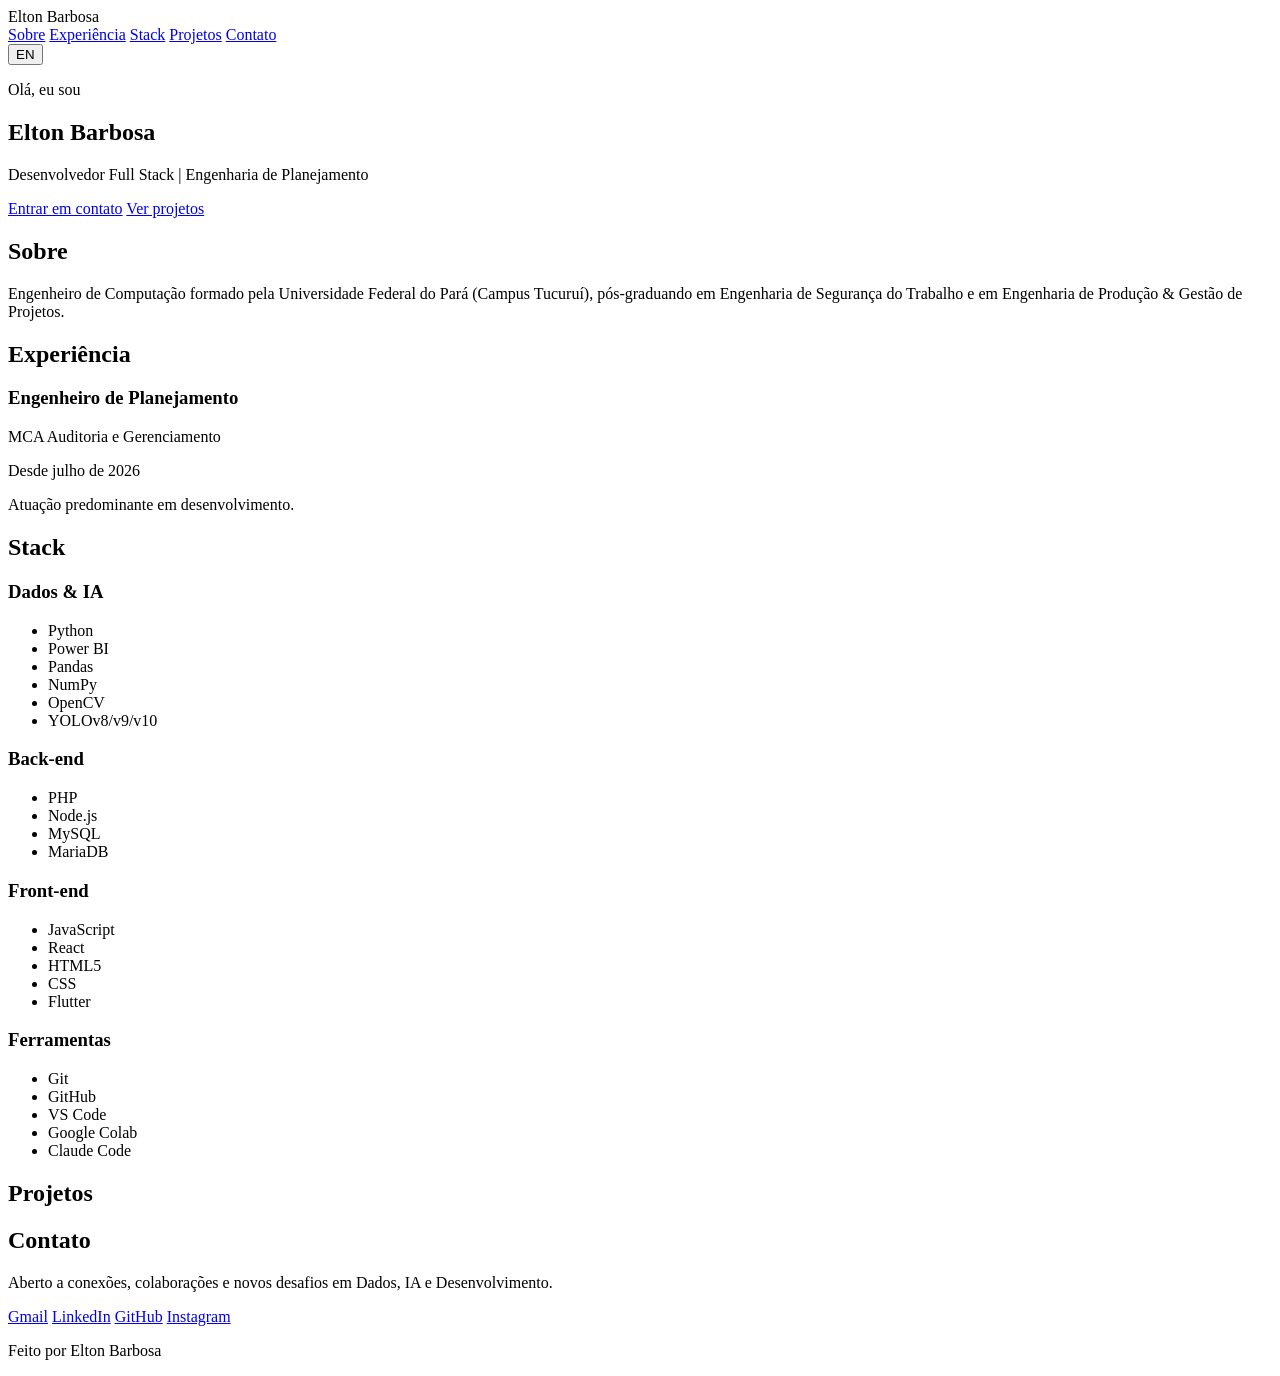
==== index.html @ a0d7c8c2 "Add portfolio page structure" ====
<!DOCTYPE html>
<html lang="pt-BR">
<head>
<meta charset="UTF-8">
<meta name="viewport" content="width=device-width, initial-scale=1.0">
<title>Elton Barbosa — Desenvolvedor Full Stack</title>
<link rel="stylesheet" href="styles.css">
</head>
<body>
  <header class="site-header">
    <nav class="nav">
      <span class="nav-brand">Elton Barbosa</span>
      <div class="nav-links">
        <a href="#about" data-i18n="nav_about">Sobre</a>
        <a href="#experience" data-i18n="nav_experience">Experiência</a>
        <a href="#stack" data-i18n="nav_stack">Stack</a>
        <a href="#projects" data-i18n="nav_projects">Projetos</a>
        <a href="#contact" data-i18n="nav_contact">Contato</a>
      </div>
      <button id="lang-toggle" aria-label="Toggle language">EN</button>
    </nav>
  </header>

  <main>
    <section id="hero" class="hero">
      <p class="hero-greeting" data-i18n="hero_greeting">Olá, eu sou</p>
      <h1 class="hero-name">Elton Barbosa</h1>
      <p class="hero-title" data-i18n="hero_title">Desenvolvedor Full Stack | Engenharia de Planejamento</p>
      <div class="hero-cta">
        <a href="#contact" class="btn btn-primary" data-i18n="hero_cta_contact">Entrar em contato</a>
        <a href="#projects" class="btn btn-secondary" data-i18n="hero_cta_projects">Ver projetos</a>
      </div>
    </section>

    <section id="about" class="section">
      <h2 data-i18n="about_heading">Sobre</h2>
      <p data-i18n="about_text">Engenheiro de Computação formado pela Universidade Federal do Pará (Campus Tucuruí), pós-graduando em Engenharia de Segurança do Trabalho e em Engenharia de Produção & Gestão de Projetos.</p>
    </section>

    <section id="experience" class="section">
      <h2 data-i18n="experience_heading">Experiência</h2>
      <div class="experience-card">
        <h3 data-i18n="experience_role">Engenheiro de Planejamento</h3>
        <p class="experience-company" data-i18n="experience_company">MCA Auditoria e Gerenciamento</p>
        <p class="experience-period" data-i18n="experience_period">Desde julho de 2026</p>
        <p class="experience-note" data-i18n="experience_note">Atuação predominante em desenvolvimento.</p>
      </div>
    </section>

    <section id="stack" class="section">
      <h2 data-i18n="stack_heading">Stack</h2>
      <div class="stack-grid">
        <div class="stack-group">
          <h3 data-i18n="stack_data_ai">Dados &amp; IA</h3>
          <ul class="stack-badges">
            <li>Python</li><li>Power BI</li><li>Pandas</li><li>NumPy</li><li>OpenCV</li><li>YOLOv8/v9/v10</li>
          </ul>
        </div>
        <div class="stack-group">
          <h3 data-i18n="stack_backend">Back-end</h3>
          <ul class="stack-badges">
            <li>PHP</li><li>Node.js</li><li>MySQL</li><li>MariaDB</li>
          </ul>
        </div>
        <div class="stack-group">
          <h3 data-i18n="stack_frontend">Front-end</h3>
          <ul class="stack-badges">
            <li>JavaScript</li><li>React</li><li>HTML5</li><li>CSS</li><li>Flutter</li>
          </ul>
        </div>
        <div class="stack-group">
          <h3 data-i18n="stack_tools">Ferramentas</h3>
          <ul class="stack-badges">
            <li>Git</li><li>GitHub</li><li>VS Code</li><li>Google Colab</li><li>Claude Code</li>
          </ul>
        </div>
      </div>
    </section>

    <section id="projects" class="section">
      <h2 data-i18n="projects_heading">Projetos</h2>
      <div id="projects-container" class="projects-grid"></div>
    </section>

    <section id="contact" class="section">
      <h2 data-i18n="contact_heading">Contato</h2>
      <p data-i18n="contact_text">Aberto a conexões, colaborações e novos desafios em Dados, IA e Desenvolvimento.</p>
      <div class="contact-links">
        <a href="mailto:elton.baarbosa@gmail.com">Gmail</a>
        <a href="https://www.linkedin.com/in/eltonsilvabarbosa/" target="_blank" rel="noopener">LinkedIn</a>
        <a href="https://github.com/eltonbarbosaa" target="_blank" rel="noopener">GitHub</a>
        <a href="https://www.instagram.com/eltonbarbosa__" target="_blank" rel="noopener">Instagram</a>
      </div>
    </section>
  </main>

  <footer class="site-footer">
    <p data-i18n="footer_text">Feito por Elton Barbosa</p>
  </footer>

  <script src="i18n.js"></script>
  <script src="projects.js"></script>
  <script src="script.js"></script>
</body>
</html>
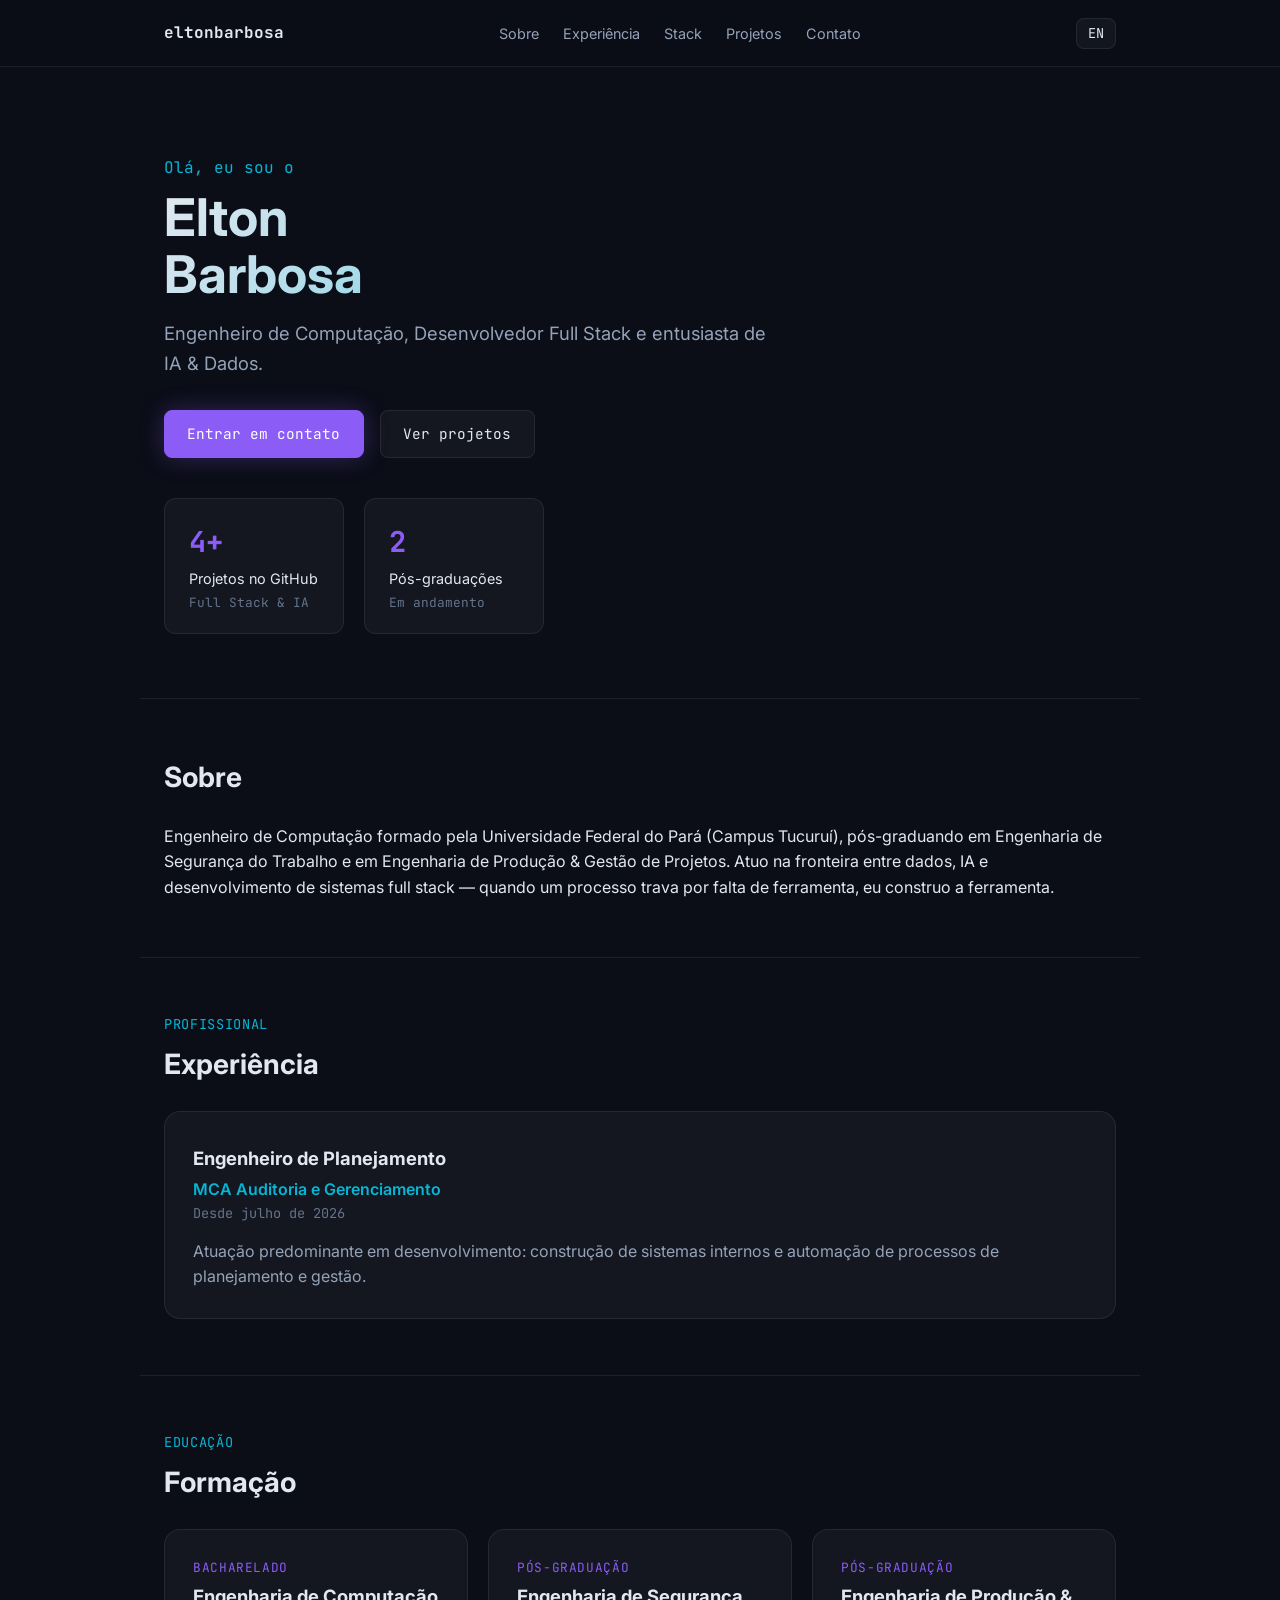
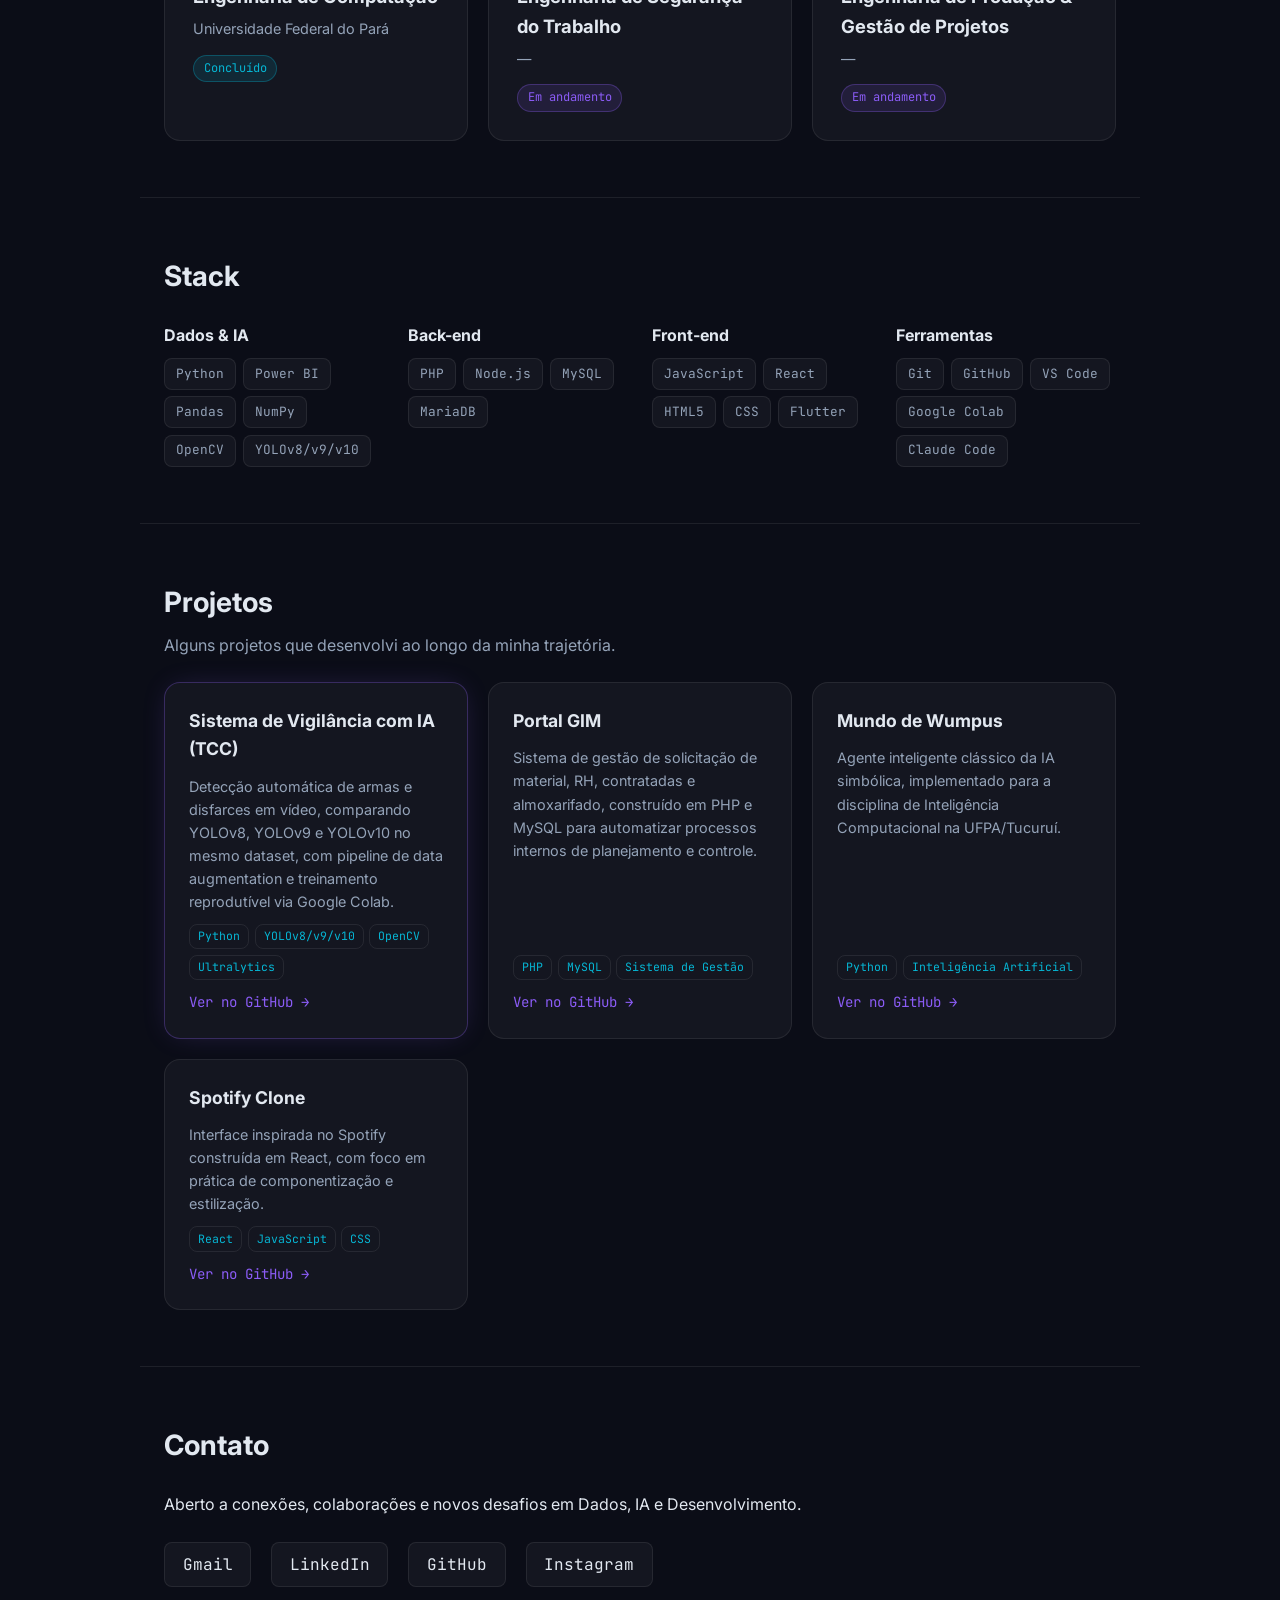
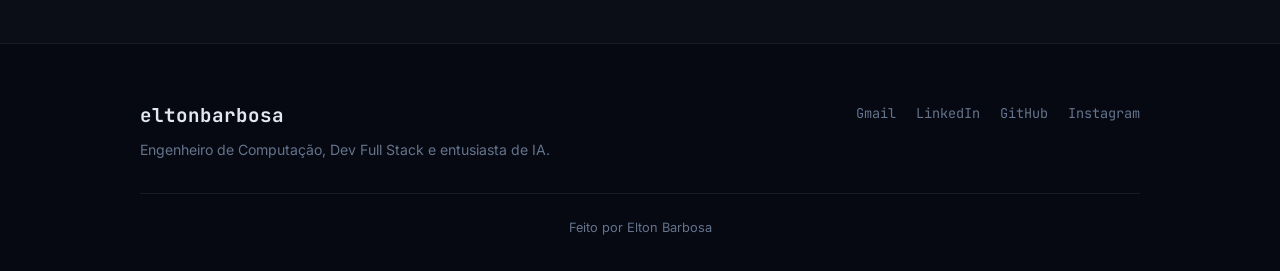
==== commit df2bcf42: "Redesign with dark purple/cyan glass theme inspired by vinelouzada.com Adds Inter + JetBrains Mono f" ====
--- a/index.html
+++ b/index.html
@@ -4,12 +4,15 @@
 <meta charset="UTF-8">
 <meta name="viewport" content="width=device-width, initial-scale=1.0">
 <title>Elton Barbosa — Desenvolvedor Full Stack</title>
+<link rel="preconnect" href="https://fonts.googleapis.com">
+<link rel="preconnect" href="https://fonts.gstatic.com" crossorigin>
+<link rel="stylesheet" href="https://fonts.googleapis.com/css2?family=Inter:wght@300;400;500;600;700&family=JetBrains+Mono:wght@400;500;700&display=swap">
 <link rel="stylesheet" href="styles.css">
 </head>
 <body>
   <header class="site-header">
     <nav class="nav">
-      <span class="nav-brand">Elton Barbosa</span>
+      <span class="nav-brand">eltonbarbosa</span>
       <div class="nav-links">
         <a href="#about" data-i18n="nav_about">Sobre</a>
         <a href="#experience" data-i18n="nav_experience">Experiência</a>
@@ -23,12 +26,24 @@
 
   <main>
     <section id="hero" class="hero">
-      <p class="hero-greeting" data-i18n="hero_greeting">Olá, eu sou</p>
-      <h1 class="hero-name">Elton Barbosa</h1>
-      <p class="hero-title" data-i18n="hero_title">Desenvolvedor Full Stack | Engenharia de Planejamento</p>
+      <p class="hero-greeting" data-i18n="hero_greeting">Olá, eu sou o</p>
+      <h1 class="hero-name">Elton<br>Barbosa</h1>
+      <p class="hero-subtitle" data-i18n="hero_subtitle">Engenheiro de Computação, Desenvolvedor Full Stack e entusiasta de IA & Dados.</p>
       <div class="hero-cta">
         <a href="#contact" class="btn btn-primary" data-i18n="hero_cta_contact">Entrar em contato</a>
         <a href="#projects" class="btn btn-secondary" data-i18n="hero_cta_projects">Ver projetos</a>
+      </div>
+      <div class="hero-stats">
+        <div class="stat-card">
+          <span class="stat-number" data-i18n="hero_stat1_number">4+</span>
+          <span class="stat-label" data-i18n="hero_stat1_label">Projetos no GitHub</span>
+          <span class="stat-sub" data-i18n="hero_stat1_sub">Full Stack & IA</span>
+        </div>
+        <div class="stat-card">
+          <span class="stat-number" data-i18n="hero_stat2_number">2</span>
+          <span class="stat-label" data-i18n="hero_stat2_label">Pós-graduações</span>
+          <span class="stat-sub" data-i18n="hero_stat2_sub">Em andamento</span>
+        </div>
       </div>
     </section>
 
@@ -38,12 +53,38 @@
     </section>
 
     <section id="experience" class="section">
+      <p class="section-kicker" data-i18n="experience_subheading">Profissional</p>
       <h2 data-i18n="experience_heading">Experiência</h2>
       <div class="experience-card">
         <h3 data-i18n="experience_role">Engenheiro de Planejamento</h3>
         <p class="experience-company" data-i18n="experience_company">MCA Auditoria e Gerenciamento</p>
         <p class="experience-period" data-i18n="experience_period">Desde julho de 2026</p>
         <p class="experience-note" data-i18n="experience_note">Atuação predominante em desenvolvimento.</p>
+      </div>
+    </section>
+
+    <section id="education" class="section">
+      <p class="section-kicker" data-i18n="education_subheading">Educação</p>
+      <h2 data-i18n="education_heading">Formação</h2>
+      <div class="education-grid">
+        <div class="education-card">
+          <p class="education-degree" data-i18n="education_degree1">Bacharelado</p>
+          <h3 data-i18n="education_course1">Engenharia de Computação</h3>
+          <p class="education-institution" data-i18n="education_institution1">Universidade Federal do Pará</p>
+          <span class="education-status" data-i18n="education_status1">Concluído</span>
+        </div>
+        <div class="education-card">
+          <p class="education-degree" data-i18n="education_degree2">Pós-graduação</p>
+          <h3 data-i18n="education_course2">Engenharia de Segurança do Trabalho</h3>
+          <p class="education-institution" data-i18n="education_institution2">—</p>
+          <span class="education-status education-status-progress" data-i18n="education_status2">Em andamento</span>
+        </div>
+        <div class="education-card">
+          <p class="education-degree" data-i18n="education_degree3">Pós-graduação</p>
+          <h3 data-i18n="education_course3">Engenharia de Produção & Gestão de Projetos</h3>
+          <p class="education-institution" data-i18n="education_institution3">—</p>
+          <span class="education-status education-status-progress" data-i18n="education_status3">Em andamento</span>
+        </div>
       </div>
     </section>
 
@@ -79,6 +120,7 @@
 
     <section id="projects" class="section">
       <h2 data-i18n="projects_heading">Projetos</h2>
+      <p class="section-subtext" data-i18n="projects_subtext">Alguns projetos que desenvolvi ao longo da minha trajetória.</p>
       <div id="projects-container" class="projects-grid"></div>
     </section>
 
@@ -95,7 +137,23 @@
   </main>
 
   <footer class="site-footer">
-    <p data-i18n="footer_text">Feito por Elton Barbosa</p>
+    <div class="footer-container">
+      <div class="footer-top">
+        <div class="footer-brand">
+          <h3>eltonbarbosa</h3>
+          <p data-i18n="footer_tagline">Engenheiro de Computação, Dev Full Stack e entusiasta de IA.</p>
+        </div>
+        <ul class="footer-social">
+          <li><a href="mailto:elton.baarbosa@gmail.com">Gmail</a></li>
+          <li><a href="https://www.linkedin.com/in/eltonsilvabarbosa/" target="_blank" rel="noopener">LinkedIn</a></li>
+          <li><a href="https://github.com/eltonbarbosaa" target="_blank" rel="noopener">GitHub</a></li>
+          <li><a href="https://www.instagram.com/eltonbarbosa__" target="_blank" rel="noopener">Instagram</a></li>
+        </ul>
+      </div>
+      <div class="footer-bottom">
+        <p data-i18n="footer_text">Feito por Elton Barbosa</p>
+      </div>
+    </div>
   </footer>
 
   <script src="i18n.js"></script>
--- a/styles.css
+++ b/styles.css
@@ -0,0 +1,299 @@
+:root {
+  --bg-primary: #0b0d17;
+  --bg-secondary: #111827;
+  --bg-tertiary: #0f1729;
+  --bg-card: hsla(0, 0%, 100%, 0.04);
+  --bg-card-hover: hsla(0, 0%, 100%, 0.08);
+  --accent: #8b5cf6;
+  --accent-secondary: #06b6d4;
+  --accent-glow: rgba(139, 92, 246, 0.3);
+  --text-primary: #e2e8f0;
+  --text-secondary: #94a3b8;
+  --text-muted: #64748b;
+  --border: hsla(0, 0%, 100%, 0.08);
+  --border-accent: rgba(139, 92, 246, 0.3);
+  --font-body: "Inter", -apple-system, system-ui, BlinkMacSystemFont, "Segoe UI", Roboto, sans-serif;
+  --font-mono: "JetBrains Mono", monospace;
+  --radius-sm: 8px;
+  --radius-md: 12px;
+  --radius-lg: 16px;
+}
+
+* { box-sizing: border-box; margin: 0; padding: 0; }
+
+body {
+  background: var(--bg-primary);
+  color: var(--text-primary);
+  font-family: var(--font-body);
+  line-height: 1.6;
+}
+
+a { color: var(--accent-secondary); text-decoration: none; }
+a:hover { text-decoration: underline; }
+
+.site-header {
+  position: sticky;
+  top: 0;
+  background: rgba(11, 13, 23, 0.85);
+  backdrop-filter: blur(10px);
+  border-bottom: 1px solid var(--border);
+  z-index: 10;
+}
+
+.nav {
+  max-width: 1000px;
+  margin: 0 auto;
+  padding: 1.1rem 1.5rem;
+  display: flex;
+  align-items: center;
+  justify-content: space-between;
+  flex-wrap: wrap;
+  gap: 0.75rem;
+}
+
+.nav-brand { font-family: var(--font-mono); font-weight: 700; color: var(--text-primary); }
+
+.nav-links { display: flex; gap: 1.5rem; flex-wrap: wrap; }
+.nav-links a { color: var(--text-secondary); font-size: 0.9rem; text-decoration: none; transition: color 0.2s; }
+.nav-links a:hover { color: var(--accent); text-decoration: none; }
+
+#lang-toggle {
+  background: var(--bg-card);
+  border: 1px solid var(--border);
+  color: var(--text-primary);
+  border-radius: var(--radius-sm);
+  padding: 0.35rem 0.7rem;
+  font-family: var(--font-mono);
+  font-size: 0.85rem;
+  cursor: pointer;
+  transition: border-color 0.2s, color 0.2s;
+}
+#lang-toggle:hover { border-color: var(--accent); color: var(--accent); }
+
+.hero {
+  max-width: 1000px;
+  margin: 0 auto;
+  padding: 5.5rem 1.5rem 4rem;
+  text-align: left;
+}
+
+.hero-greeting {
+  color: var(--accent-secondary);
+  font-family: var(--font-mono);
+  font-size: 1rem;
+  margin-bottom: 0.5rem;
+}
+.hero-name {
+  font-size: 3.25rem;
+  font-weight: 700;
+  line-height: 1.1;
+  margin-bottom: 1rem;
+  background: linear-gradient(135deg, var(--text-primary), var(--accent-secondary));
+  -webkit-background-clip: text;
+  background-clip: text;
+  -webkit-text-fill-color: transparent;
+}
+.hero-subtitle { color: var(--text-secondary); font-size: 1.15rem; margin-bottom: 2rem; max-width: 620px; }
+
+.hero-cta { display: flex; gap: 1rem; flex-wrap: wrap; margin-bottom: 2.5rem; }
+
+.btn {
+  display: inline-block;
+  padding: 0.7rem 1.4rem;
+  border-radius: var(--radius-sm);
+  font-family: var(--font-mono);
+  font-size: 0.9rem;
+  border: 1px solid var(--border);
+  transition: all 0.2s;
+}
+.btn-primary {
+  background: var(--accent);
+  color: #fff;
+  border-color: var(--accent);
+  box-shadow: 0 0 24px var(--accent-glow);
+}
+.btn-primary:hover { text-decoration: none; opacity: 0.9; }
+.btn-secondary { color: var(--text-primary); background: var(--bg-card); }
+.btn-secondary:hover { border-color: var(--accent); color: var(--accent); text-decoration: none; }
+
+.hero-stats { display: flex; gap: 1.25rem; flex-wrap: wrap; }
+.stat-card {
+  background: var(--bg-card);
+  border: 1px solid var(--border);
+  border-radius: var(--radius-md);
+  padding: 1.25rem 1.5rem;
+  display: flex;
+  flex-direction: column;
+  min-width: 180px;
+  transition: background 0.2s, border-color 0.2s;
+}
+.stat-card:hover { background: var(--bg-card-hover); border-color: var(--border-accent); }
+.stat-number {
+  font-family: var(--font-mono);
+  font-size: 1.8rem;
+  font-weight: 700;
+  color: var(--accent);
+}
+.stat-label { color: var(--text-primary); font-size: 0.9rem; margin-top: 0.15rem; }
+.stat-sub { color: var(--text-muted); font-size: 0.8rem; font-family: var(--font-mono); margin-top: 0.15rem; }
+
+.section {
+  max-width: 1000px;
+  margin: 0 auto;
+  padding: 3.5rem 1.5rem;
+  border-top: 1px solid var(--border);
+}
+
+.section-kicker {
+  font-family: var(--font-mono);
+  color: var(--accent-secondary);
+  font-size: 0.85rem;
+  text-transform: uppercase;
+  letter-spacing: 0.05em;
+  margin-bottom: 0.4rem;
+}
+
+.section h2 {
+  font-size: 1.75rem;
+  font-weight: 700;
+  margin-bottom: 1.5rem;
+  color: var(--text-primary);
+}
+
+.section-subtext { color: var(--text-secondary); margin-bottom: 1.5rem; margin-top: -1rem; }
+
+.experience-card, .education-card {
+  background: var(--bg-card);
+  border: 1px solid var(--border);
+  border-radius: var(--radius-lg);
+  padding: 1.75rem;
+  transition: background 0.2s, border-color 0.2s;
+}
+.experience-card:hover, .education-card:hover { background: var(--bg-card-hover); border-color: var(--border-accent); }
+.experience-card h3, .education-card h3 { font-size: 1.15rem; margin-top: 0.25rem; }
+.experience-company {
+  color: var(--accent-secondary);
+  font-weight: 600;
+  margin-top: 0.25rem;
+}
+.experience-period { color: var(--text-muted); font-size: 0.85rem; font-family: var(--font-mono); margin-bottom: 0.9rem; }
+.experience-note { color: var(--text-secondary); }
+
+.education-grid {
+  display: grid;
+  grid-template-columns: repeat(auto-fit, minmax(260px, 1fr));
+  gap: 1.25rem;
+}
+.education-degree {
+  font-family: var(--font-mono);
+  color: var(--accent);
+  font-size: 0.8rem;
+  text-transform: uppercase;
+  letter-spacing: 0.05em;
+}
+.education-institution { color: var(--text-secondary); font-size: 0.9rem; margin-top: 0.35rem; }
+.education-status {
+  display: inline-block;
+  margin-top: 0.9rem;
+  font-family: var(--font-mono);
+  font-size: 0.75rem;
+  padding: 0.2rem 0.6rem;
+  border-radius: 999px;
+  background: rgba(6, 182, 212, 0.12);
+  color: var(--accent-secondary);
+  border: 1px solid rgba(6, 182, 212, 0.3);
+}
+.education-status-progress {
+  background: rgba(139, 92, 246, 0.12);
+  color: var(--accent);
+  border-color: var(--border-accent);
+}
+
+.stack-grid {
+  display: grid;
+  grid-template-columns: repeat(auto-fit, minmax(200px, 1fr));
+  gap: 1.5rem;
+}
+.stack-group h3 { font-size: 1rem; margin-bottom: 0.6rem; color: var(--text-primary); }
+.stack-badges { list-style: none; display: flex; flex-wrap: wrap; gap: 0.4rem; }
+.stack-badges li {
+  background: var(--bg-card);
+  border: 1px solid var(--border);
+  border-radius: var(--radius-sm);
+  padding: 0.3rem 0.7rem;
+  font-size: 0.8rem;
+  font-family: var(--font-mono);
+  color: var(--text-secondary);
+}
+
+.projects-grid {
+  display: grid;
+  grid-template-columns: repeat(auto-fit, minmax(260px, 1fr));
+  gap: 1.25rem;
+}
+.project-card {
+  background: var(--bg-card);
+  border: 1px solid var(--border);
+  border-radius: var(--radius-lg);
+  padding: 1.5rem;
+  display: flex;
+  flex-direction: column;
+  gap: 0.7rem;
+  transition: background 0.2s, border-color 0.2s, transform 0.2s;
+}
+.project-card:hover { background: var(--bg-card-hover); border-color: var(--border-accent); transform: translateY(-2px); }
+.project-card-highlight { border-color: var(--border-accent); box-shadow: 0 0 30px -10px var(--accent-glow); }
+.project-card h3 { font-size: 1.1rem; color: var(--text-primary); }
+.project-card p { color: var(--text-secondary); font-size: 0.9rem; flex-grow: 1; }
+.project-tags { list-style: none; display: flex; flex-wrap: wrap; gap: 0.35rem; }
+.project-tags li {
+  font-family: var(--font-mono);
+  font-size: 0.72rem;
+  color: var(--accent-secondary);
+  border: 1px solid var(--border);
+  border-radius: var(--radius-sm);
+  padding: 0.15rem 0.5rem;
+}
+.project-link { font-size: 0.88rem; font-family: var(--font-mono); color: var(--accent); }
+
+.contact-links { display: flex; gap: 1.25rem; flex-wrap: wrap; margin-top: 1.5rem; }
+.contact-links a {
+  border: 1px solid var(--border);
+  border-radius: var(--radius-sm);
+  padding: 0.55rem 1.1rem;
+  font-family: var(--font-mono);
+  color: var(--text-primary);
+  background: var(--bg-card);
+  transition: border-color 0.2s, color 0.2s;
+}
+.contact-links a:hover { border-color: var(--accent); color: var(--accent); text-decoration: none; }
+
+.site-footer {
+  background: #060812;
+  border-top: 1px solid var(--border);
+  padding: 3.5rem 1.5rem 2rem;
+}
+.footer-container { max-width: 1000px; margin: 0 auto; }
+.footer-top {
+  display: flex;
+  align-items: flex-start;
+  justify-content: space-between;
+  flex-wrap: wrap;
+  gap: 1.25rem;
+  border-bottom: 1px solid var(--border);
+  padding-bottom: 2rem;
+  margin-bottom: 1.5rem;
+}
+.footer-brand h3 { font-family: var(--font-mono); color: var(--text-primary); font-size: 1.2rem; margin-bottom: 0.5rem; }
+.footer-brand p { color: var(--text-muted); font-size: 0.88rem; }
+.footer-social { display: flex; gap: 1.25rem; flex-wrap: wrap; list-style: none; }
+.footer-social a { color: var(--text-muted); font-size: 0.85rem; font-family: var(--font-mono); }
+.footer-social a:hover { color: var(--accent); text-decoration: none; }
+.footer-bottom { text-align: center; }
+.footer-bottom p { color: var(--text-muted); font-size: 0.8rem; }
+
+@media (max-width: 600px) {
+  .hero-name { font-size: 2.25rem; }
+  .nav { flex-direction: column; align-items: flex-start; }
+  .footer-top { flex-direction: column; text-align: left; }
+}
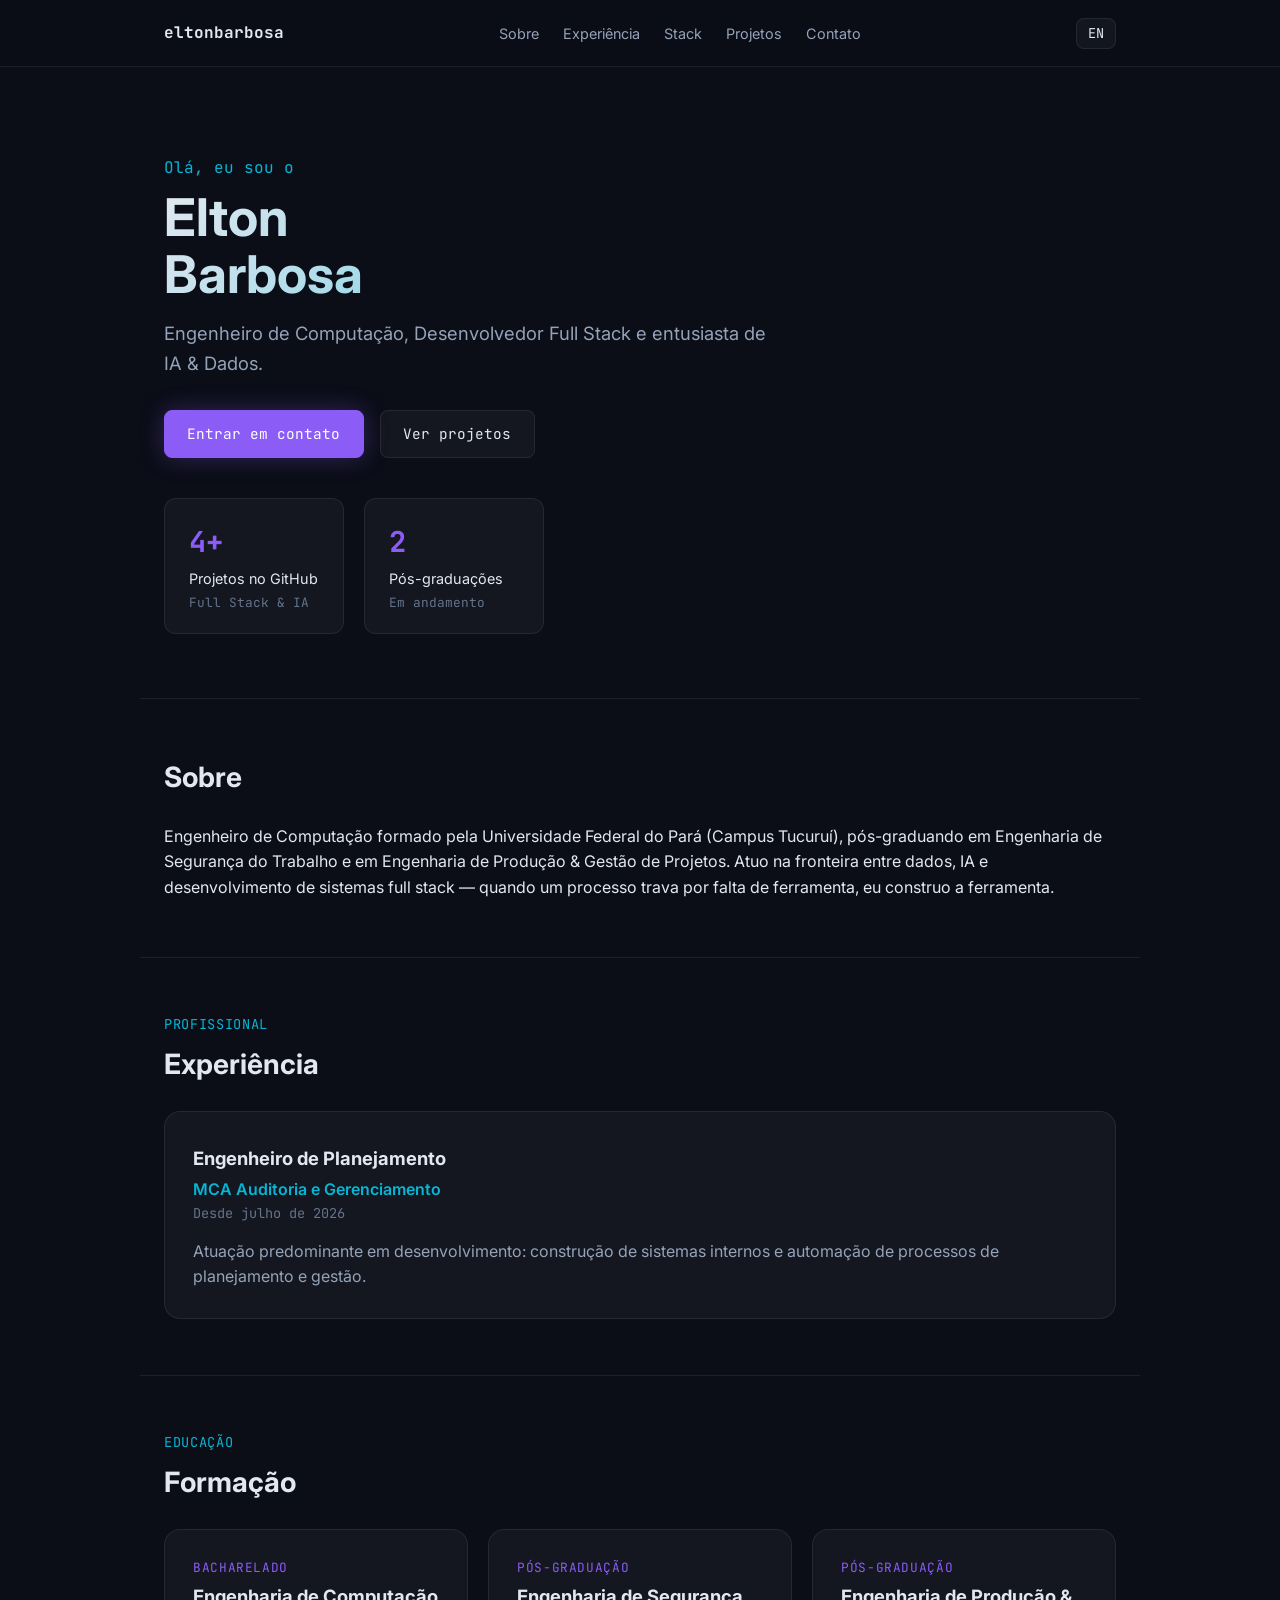
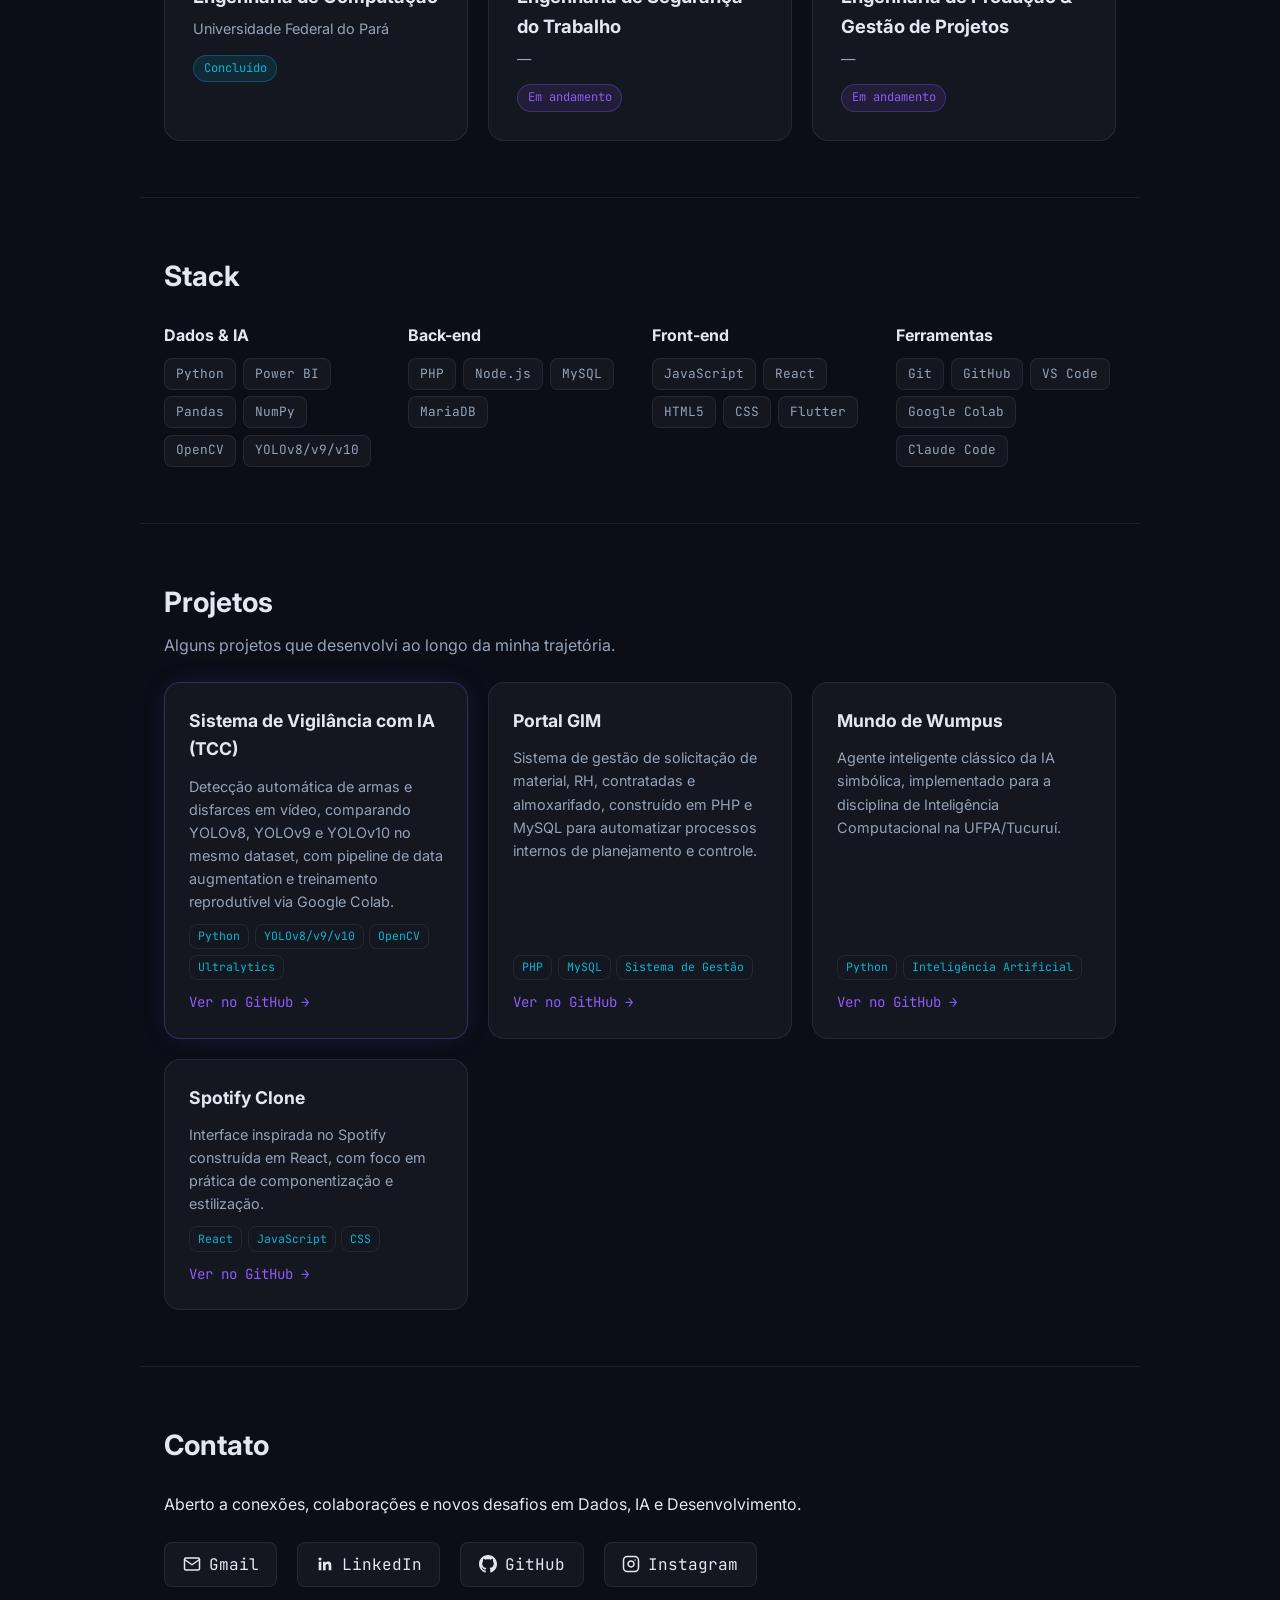
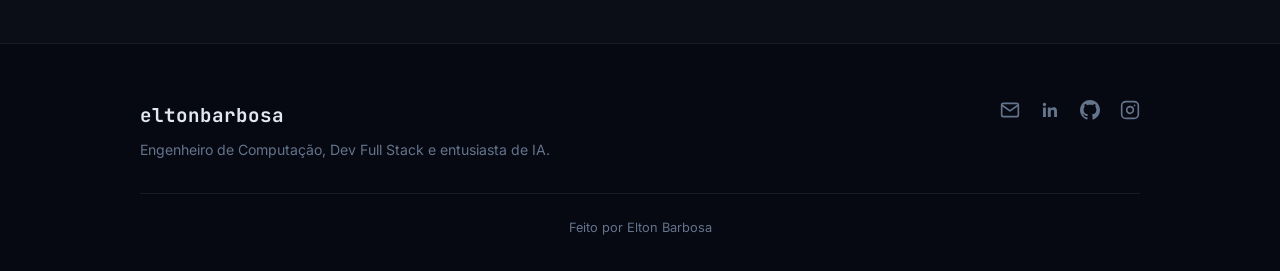
==== commit 4b610413: "Add SVG social icons, favicon and SEO meta tags Contact links and footer now use real icons (Gmail, " ====
--- a/index.html
+++ b/index.html
@@ -4,6 +4,11 @@
 <meta charset="UTF-8">
 <meta name="viewport" content="width=device-width, initial-scale=1.0">
 <title>Elton Barbosa — Desenvolvedor Full Stack</title>
+<meta name="description" content="Portfólio de Elton Barbosa — Engenheiro de Computação, Desenvolvedor Full Stack e entusiasta de IA & Dados.">
+<meta property="og:title" content="Elton Barbosa — Desenvolvedor Full Stack">
+<meta property="og:description" content="Engenheiro de Computação, Desenvolvedor Full Stack e entusiasta de IA & Dados.">
+<meta property="og:type" content="website">
+<link rel="icon" type="image/svg+xml" href="data:image/svg+xml,%3Csvg xmlns='http://www.w3.org/2000/svg' viewBox='0 0 100 100'%3E%3Crect width='100' height='100' rx='20' fill='%230b0d17'/%3E%3Ctext x='50' y='68' font-family='monospace' font-size='46' font-weight='700' fill='%238b5cf6' text-anchor='middle'%3EEB%3C/text%3E%3C/svg%3E">
 <link rel="preconnect" href="https://fonts.googleapis.com">
 <link rel="preconnect" href="https://fonts.gstatic.com" crossorigin>
 <link rel="stylesheet" href="https://fonts.googleapis.com/css2?family=Inter:wght@300;400;500;600;700&family=JetBrains+Mono:wght@400;500;700&display=swap">
@@ -128,10 +133,22 @@
       <h2 data-i18n="contact_heading">Contato</h2>
       <p data-i18n="contact_text">Aberto a conexões, colaborações e novos desafios em Dados, IA e Desenvolvimento.</p>
       <div class="contact-links">
-        <a href="mailto:elton.baarbosa@gmail.com">Gmail</a>
-        <a href="https://www.linkedin.com/in/eltonsilvabarbosa/" target="_blank" rel="noopener">LinkedIn</a>
-        <a href="https://github.com/eltonbarbosaa" target="_blank" rel="noopener">GitHub</a>
-        <a href="https://www.instagram.com/eltonbarbosa__" target="_blank" rel="noopener">Instagram</a>
+        <a href="mailto:elton.baarbosa@gmail.com" aria-label="Gmail">
+          <svg fill="none" stroke="currentColor" stroke-width="2" stroke-linecap="round" stroke-linejoin="round" width="18" height="18" viewBox="0 0 24 24"><path d="M4 4h16c1.1 0 2 .9 2 2v12c0 1.1-.9 2-2 2H4c-1.1 0-2-.9-2-2V6c0-1.1.9-2 2-2z"/><polyline points="22,6 12,13 2,6"/></svg>
+          <span>Gmail</span>
+        </a>
+        <a href="https://www.linkedin.com/in/eltonsilvabarbosa/" target="_blank" rel="noopener" aria-label="LinkedIn">
+          <svg fill="currentColor" width="18" height="18" viewBox="0 0 24 24"><path d="M20.447 20.452h-3.554v-5.569c0-1.328-.027-3.037-1.852-3.037-1.853 0-2.136 1.445-2.136 2.939v5.667H9.351V9h3.414v1.561h.046c.477-.9 1.637-1.85 3.37-1.85 3.601 0 4.267 2.37 4.267 5.455v6.286zM5.337 7.433a2.062 2.062 0 1 1 0-4.124 2.062 2.062 0 0 1 0 4.124zM7.114 20.452H3.56V9h3.554v11.452z"/></svg>
+          <span>LinkedIn</span>
+        </a>
+        <a href="https://github.com/eltonbarbosaa" target="_blank" rel="noopener" aria-label="GitHub">
+          <svg fill="currentColor" width="18" height="18" viewBox="0 0 24 24"><path d="M12 0c-6.626 0-12 5.373-12 12 0 5.302 3.438 9.8 8.207 11.387.599.111.793-.261.793-.577v-2.234c-3.338.726-4.033-1.416-4.033-1.416-.546-1.387-1.333-1.756-1.333-1.756-1.089-.745.083-.729.083-.729 1.205.084 1.839 1.237 1.839 1.237 1.07 1.834 2.807 1.304 3.492.997.107-.775.418-1.305.762-1.604-2.665-.305-5.467-1.334-5.467-5.931 0-1.311.469-2.381 1.236-3.221-.124-.303-.535-1.524.117-3.176 0 0 1.008-.322 3.301 1.23.957-.266 1.983-.399 3.003-.404 1.02.005 2.047.138 3.006.404 2.291-1.552 3.297-1.23 3.297-1.23.653 1.653.242 2.874.118 3.176.77.84 1.235 1.91 1.235 3.221 0 4.609-2.807 5.624-5.479 5.921.43.372.823 1.102.823 2.222v3.293c0 .319.192.694.801.576 4.765-1.589 8.199-6.086 8.199-11.386 0-6.627-5.373-12-12-12z"/></svg>
+          <span>GitHub</span>
+        </a>
+        <a href="https://www.instagram.com/eltonbarbosa__" target="_blank" rel="noopener" aria-label="Instagram">
+          <svg fill="none" stroke="currentColor" stroke-width="2" stroke-linecap="round" stroke-linejoin="round" width="18" height="18" viewBox="0 0 24 24"><rect x="2" y="2" width="20" height="20" rx="5" ry="5"/><path d="M16 11.37A4 4 0 1 1 12.63 8 4 4 0 0 1 16 11.37z"/><line x1="17.5" y1="6.5" x2="17.5" y2="6.5"/></svg>
+          <span>Instagram</span>
+        </a>
       </div>
     </section>
   </main>
@@ -144,10 +161,26 @@
           <p data-i18n="footer_tagline">Engenheiro de Computação, Dev Full Stack e entusiasta de IA.</p>
         </div>
         <ul class="footer-social">
-          <li><a href="mailto:elton.baarbosa@gmail.com">Gmail</a></li>
-          <li><a href="https://www.linkedin.com/in/eltonsilvabarbosa/" target="_blank" rel="noopener">LinkedIn</a></li>
-          <li><a href="https://github.com/eltonbarbosaa" target="_blank" rel="noopener">GitHub</a></li>
-          <li><a href="https://www.instagram.com/eltonbarbosa__" target="_blank" rel="noopener">Instagram</a></li>
+          <li>
+            <a href="mailto:elton.baarbosa@gmail.com" aria-label="Gmail">
+              <svg fill="none" stroke="currentColor" stroke-width="2" stroke-linecap="round" stroke-linejoin="round" width="20" height="20" viewBox="0 0 24 24"><path d="M4 4h16c1.1 0 2 .9 2 2v12c0 1.1-.9 2-2 2H4c-1.1 0-2-.9-2-2V6c0-1.1.9-2 2-2z"/><polyline points="22,6 12,13 2,6"/></svg>
+            </a>
+          </li>
+          <li>
+            <a href="https://www.linkedin.com/in/eltonsilvabarbosa/" target="_blank" rel="noopener" aria-label="LinkedIn">
+              <svg fill="currentColor" width="20" height="20" viewBox="0 0 24 24"><path d="M20.447 20.452h-3.554v-5.569c0-1.328-.027-3.037-1.852-3.037-1.853 0-2.136 1.445-2.136 2.939v5.667H9.351V9h3.414v1.561h.046c.477-.9 1.637-1.85 3.37-1.85 3.601 0 4.267 2.37 4.267 5.455v6.286zM5.337 7.433a2.062 2.062 0 1 1 0-4.124 2.062 2.062 0 0 1 0 4.124zM7.114 20.452H3.56V9h3.554v11.452z"/></svg>
+            </a>
+          </li>
+          <li>
+            <a href="https://github.com/eltonbarbosaa" target="_blank" rel="noopener" aria-label="GitHub">
+              <svg fill="currentColor" width="20" height="20" viewBox="0 0 24 24"><path d="M12 0c-6.626 0-12 5.373-12 12 0 5.302 3.438 9.8 8.207 11.387.599.111.793-.261.793-.577v-2.234c-3.338.726-4.033-1.416-4.033-1.416-.546-1.387-1.333-1.756-1.333-1.756-1.089-.745.083-.729.083-.729 1.205.084 1.839 1.237 1.839 1.237 1.07 1.834 2.807 1.304 3.492.997.107-.775.418-1.305.762-1.604-2.665-.305-5.467-1.334-5.467-5.931 0-1.311.469-2.381 1.236-3.221-.124-.303-.535-1.524.117-3.176 0 0 1.008-.322 3.301 1.23.957-.266 1.983-.399 3.003-.404 1.02.005 2.047.138 3.006.404 2.291-1.552 3.297-1.23 3.297-1.23.653 1.653.242 2.874.118 3.176.77.84 1.235 1.91 1.235 3.221 0 4.609-2.807 5.624-5.479 5.921.43.372.823 1.102.823 2.222v3.293c0 .319.192.694.801.576 4.765-1.589 8.199-6.086 8.199-11.386 0-6.627-5.373-12-12-12z"/></svg>
+            </a>
+          </li>
+          <li>
+            <a href="https://www.instagram.com/eltonbarbosa__" target="_blank" rel="noopener" aria-label="Instagram">
+              <svg fill="none" stroke="currentColor" stroke-width="2" stroke-linecap="round" stroke-linejoin="round" width="20" height="20" viewBox="0 0 24 24"><rect x="2" y="2" width="20" height="20" rx="5" ry="5"/><path d="M16 11.37A4 4 0 1 1 12.63 8 4 4 0 0 1 16 11.37z"/><line x1="17.5" y1="6.5" x2="17.5" y2="6.5"/></svg>
+            </a>
+          </li>
         </ul>
       </div>
       <div class="footer-bottom">
--- a/styles.css
+++ b/styles.css
@@ -258,6 +258,9 @@
 
 .contact-links { display: flex; gap: 1.25rem; flex-wrap: wrap; margin-top: 1.5rem; }
 .contact-links a {
+  display: inline-flex;
+  align-items: center;
+  gap: 0.5rem;
   border: 1px solid var(--border);
   border-radius: var(--radius-sm);
   padding: 0.55rem 1.1rem;
@@ -267,6 +270,7 @@
   transition: border-color 0.2s, color 0.2s;
 }
 .contact-links a:hover { border-color: var(--accent); color: var(--accent); text-decoration: none; }
+.contact-links svg { flex-shrink: 0; }
 
 .site-footer {
   background: #060812;
@@ -287,7 +291,7 @@
 .footer-brand h3 { font-family: var(--font-mono); color: var(--text-primary); font-size: 1.2rem; margin-bottom: 0.5rem; }
 .footer-brand p { color: var(--text-muted); font-size: 0.88rem; }
 .footer-social { display: flex; gap: 1.25rem; flex-wrap: wrap; list-style: none; }
-.footer-social a { color: var(--text-muted); font-size: 0.85rem; font-family: var(--font-mono); }
+.footer-social a { display: flex; color: var(--text-muted); transition: color 0.2s; }
 .footer-social a:hover { color: var(--accent); text-decoration: none; }
 .footer-bottom { text-align: center; }
 .footer-bottom p { color: var(--text-muted); font-size: 0.8rem; }
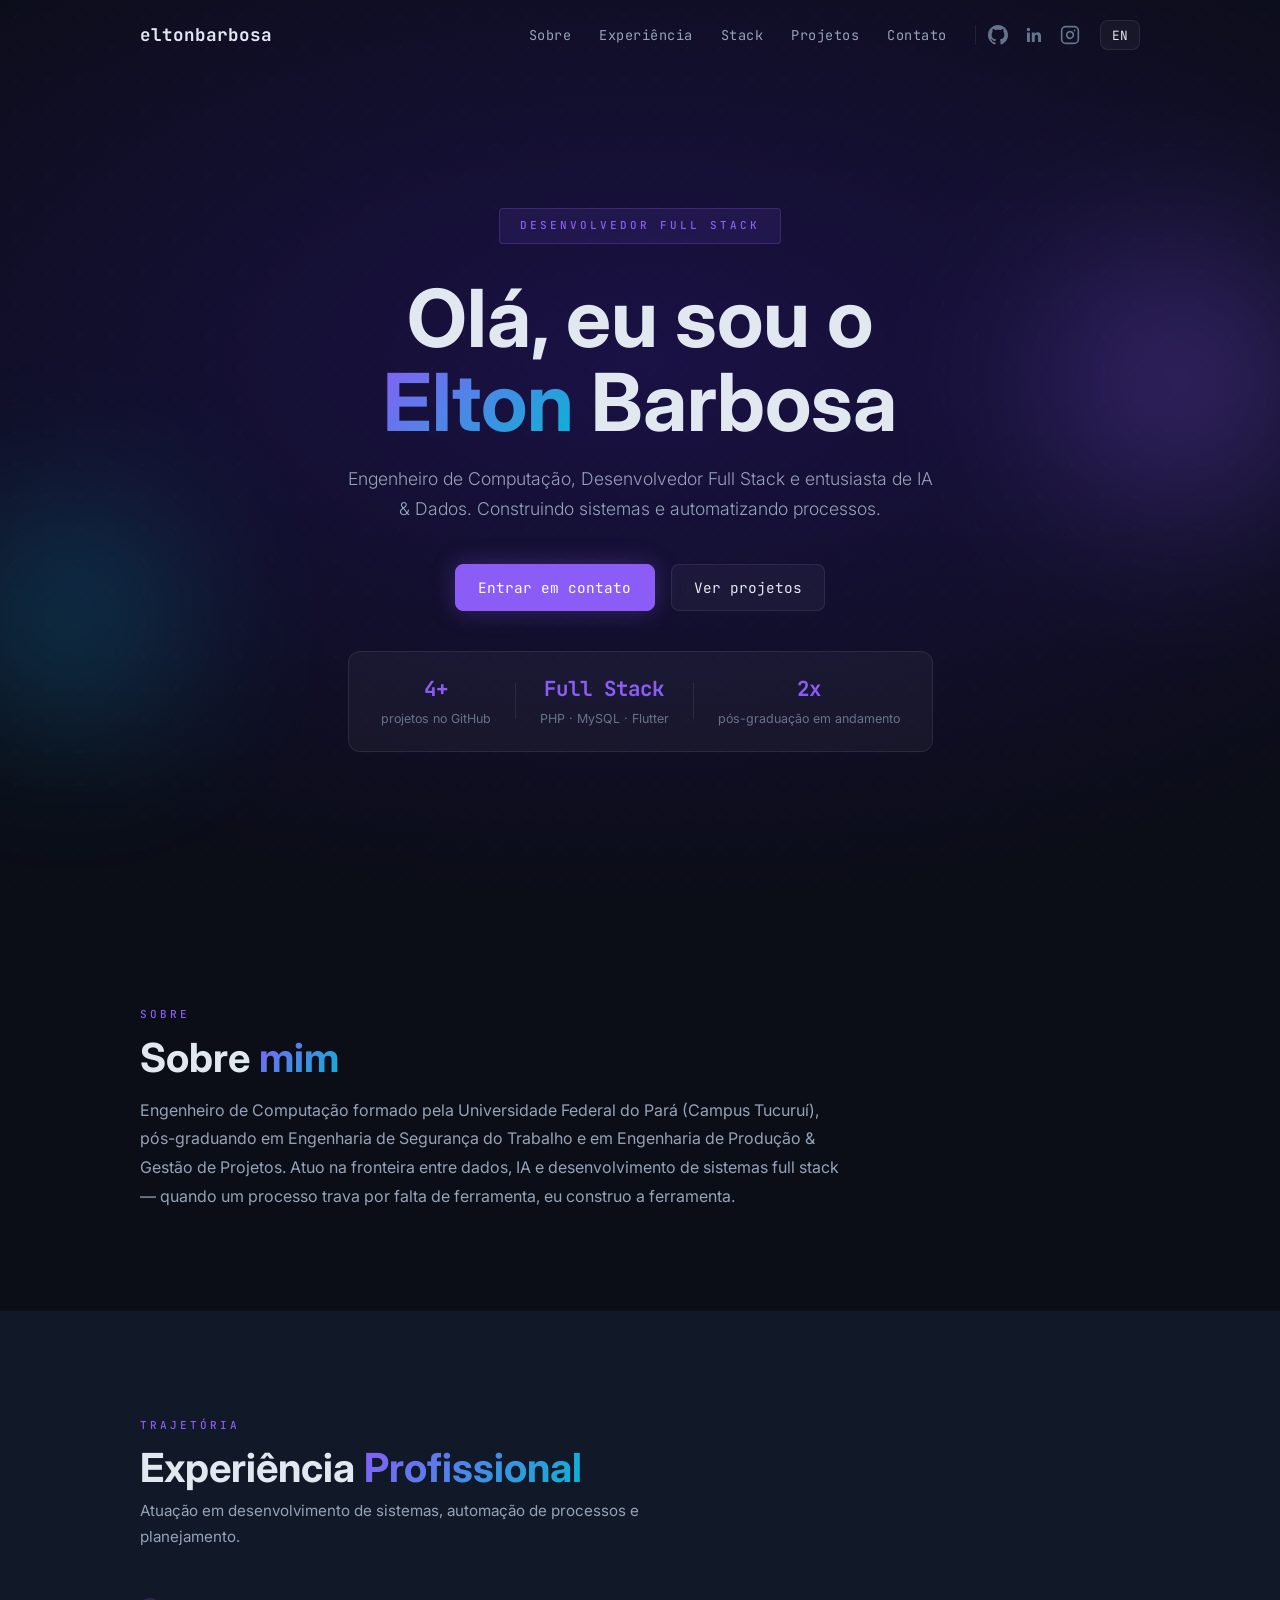
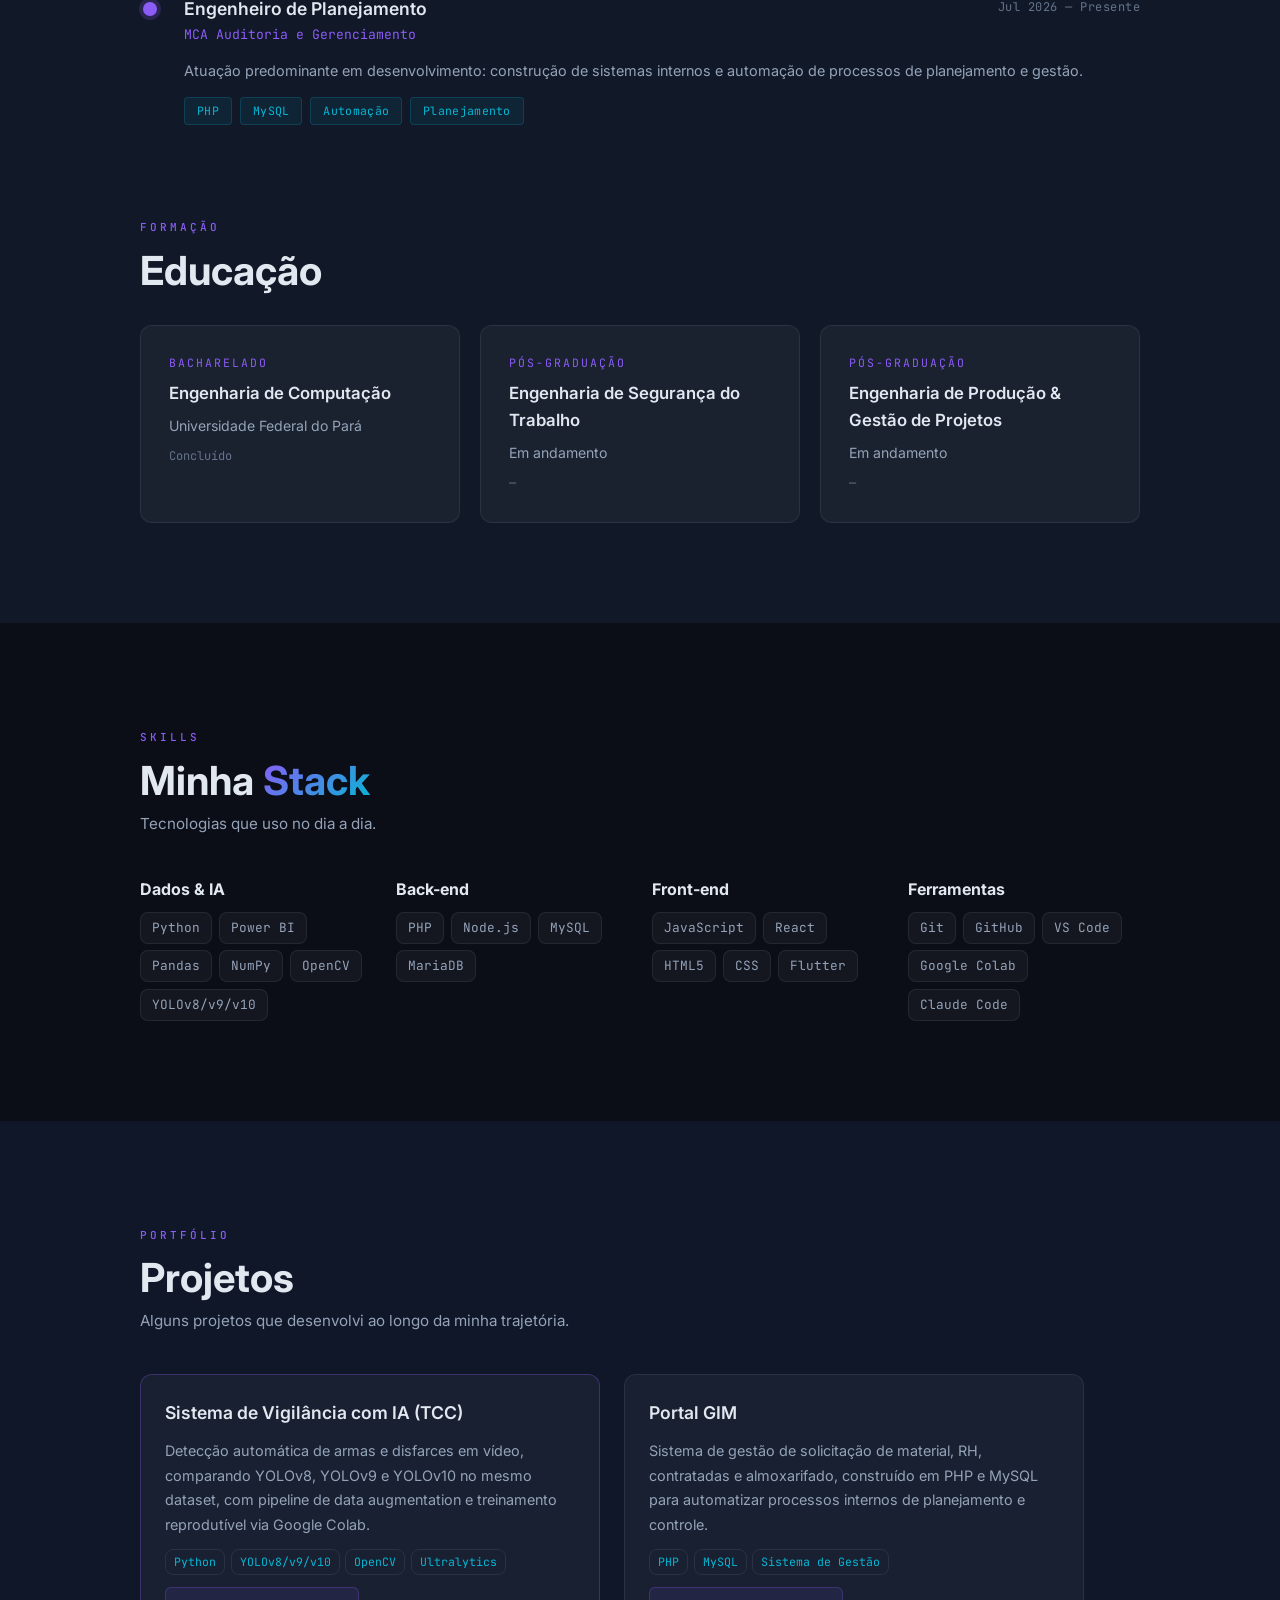
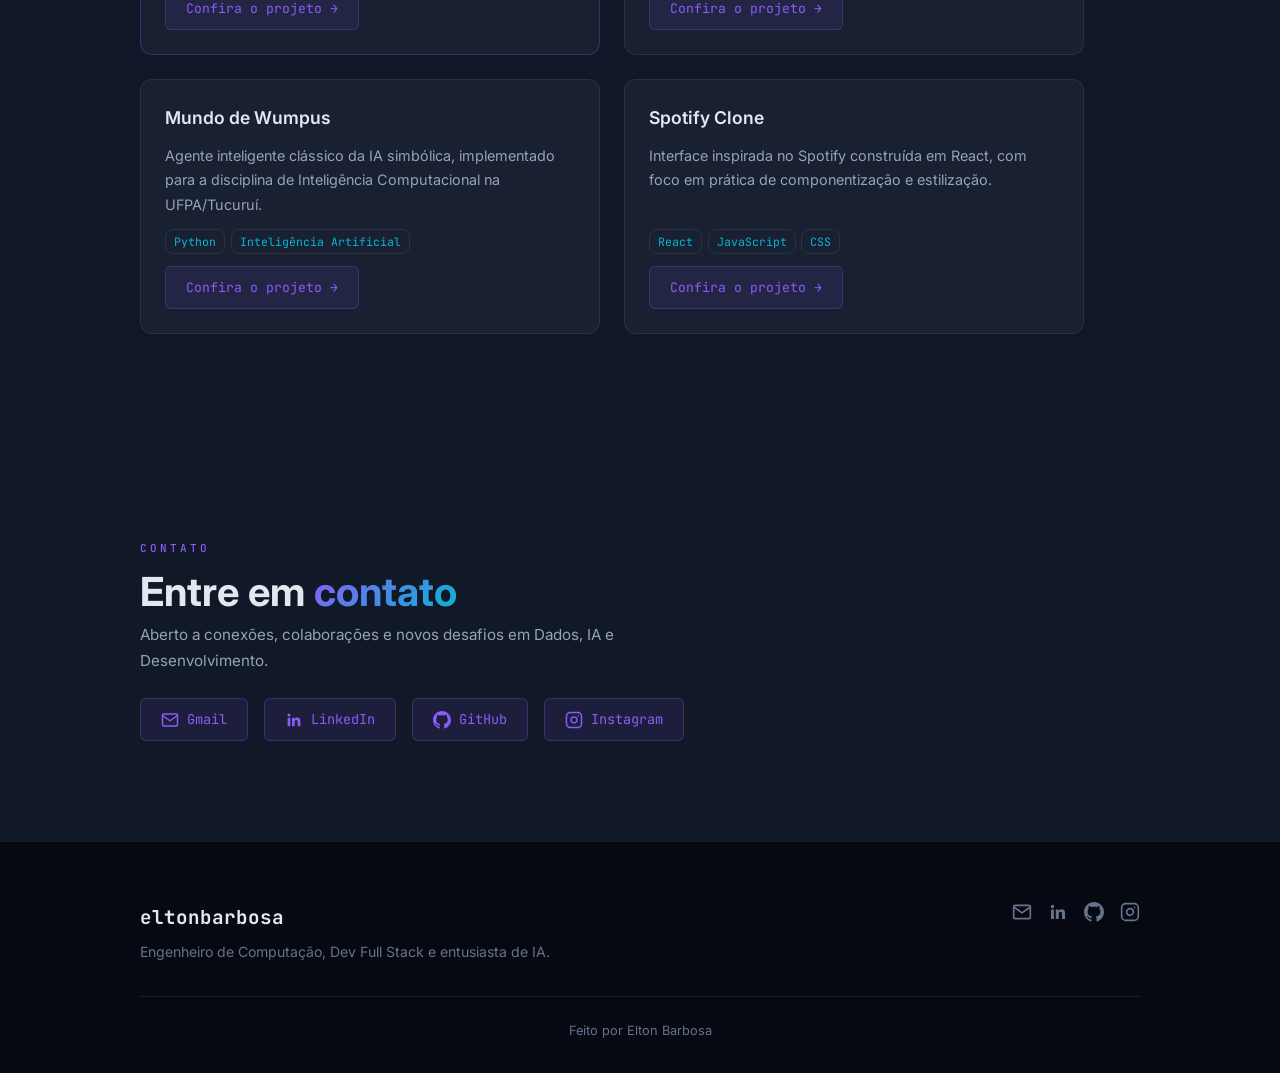
==== commit 3b197f0b: "Rebuild layout to closely match vinelouzada.com's visual system - Header: fixed, transparent until s" ====
--- a/index.html
+++ b/index.html
@@ -15,140 +15,198 @@
 <link rel="stylesheet" href="styles.css">
 </head>
 <body>
-  <header class="site-header">
-    <nav class="nav">
-      <span class="nav-brand">eltonbarbosa</span>
-      <div class="nav-links">
-        <a href="#about" data-i18n="nav_about">Sobre</a>
-        <a href="#experience" data-i18n="nav_experience">Experiência</a>
-        <a href="#stack" data-i18n="nav_stack">Stack</a>
-        <a href="#projects" data-i18n="nav_projects">Projetos</a>
-        <a href="#contact" data-i18n="nav_contact">Contato</a>
-      </div>
-      <button id="lang-toggle" aria-label="Toggle language">EN</button>
-    </nav>
+  <header class="site-header" id="site-header">
+    <div class="container-header">
+      <div class="logo"><a href="#">eltonbarbosa</a></div>
+      <nav class="nav" id="nav">
+        <ul class="nav-list">
+          <li><a href="#about" data-i18n="nav_about">Sobre</a></li>
+          <li><a href="#experience" data-i18n="nav_experience">Experiência</a></li>
+          <li><a href="#stack" data-i18n="nav_stack">Stack</a></li>
+          <li><a href="#projects" data-i18n="nav_projects">Projetos</a></li>
+          <li><a href="#contact" data-i18n="nav_contact">Contato</a></li>
+          <li class="social-links">
+            <a href="https://github.com/eltonbarbosaa" target="_blank" rel="noopener" aria-label="GitHub">
+              <svg fill="currentColor" width="20" height="20" viewBox="0 0 24 24"><path d="M12 0c-6.626 0-12 5.373-12 12 0 5.302 3.438 9.8 8.207 11.387.599.111.793-.261.793-.577v-2.234c-3.338.726-4.033-1.416-4.033-1.416-.546-1.387-1.333-1.756-1.333-1.756-1.089-.745.083-.729.083-.729 1.205.084 1.839 1.237 1.839 1.237 1.07 1.834 2.807 1.304 3.492.997.107-.775.418-1.305.762-1.604-2.665-.305-5.467-1.334-5.467-5.931 0-1.311.469-2.381 1.236-3.221-.124-.303-.535-1.524.117-3.176 0 0 1.008-.322 3.301 1.23.957-.266 1.983-.399 3.003-.404 1.02.005 2.047.138 3.006.404 2.291-1.552 3.297-1.23 3.297-1.23.653 1.653.242 2.874.118 3.176.77.84 1.235 1.91 1.235 3.221 0 4.609-2.807 5.624-5.479 5.921.43.372.823 1.102.823 2.222v3.293c0 .319.192.694.801.576 4.765-1.589 8.199-6.086 8.199-11.386 0-6.627-5.373-12-12-12z"/></svg>
+            </a>
+            <a href="https://www.linkedin.com/in/eltonsilvabarbosa/" target="_blank" rel="noopener" aria-label="LinkedIn">
+              <svg fill="currentColor" width="20" height="20" viewBox="0 0 24 24"><path d="M20.447 20.452h-3.554v-5.569c0-1.328-.027-3.037-1.852-3.037-1.853 0-2.136 1.445-2.136 2.939v5.667H9.351V9h3.414v1.561h.046c.477-.9 1.637-1.85 3.37-1.85 3.601 0 4.267 2.37 4.267 5.455v6.286zM5.337 7.433a2.062 2.062 0 1 1 0-4.124 2.062 2.062 0 0 1 0 4.124zM7.114 20.452H3.56V9h3.554v11.452z"/></svg>
+            </a>
+            <a href="https://www.instagram.com/eltonbarbosa__" target="_blank" rel="noopener" aria-label="Instagram">
+              <svg fill="none" stroke="currentColor" stroke-width="2" stroke-linecap="round" stroke-linejoin="round" width="20" height="20" viewBox="0 0 24 24"><rect x="2" y="2" width="20" height="20" rx="5" ry="5"/><path d="M16 11.37A4 4 0 1 1 12.63 8 4 4 0 0 1 16 11.37z"/><line x1="17.5" y1="6.5" x2="17.5" y2="6.5"/></svg>
+            </a>
+          </li>
+        </ul>
+        <button id="lang-toggle" aria-label="Toggle language">EN</button>
+        <button class="hamburger" id="hamburger" aria-label="Menu"></button>
+      </nav>
+    </div>
   </header>
 
   <main>
     <section id="hero" class="hero">
-      <p class="hero-greeting" data-i18n="hero_greeting">Olá, eu sou o</p>
-      <h1 class="hero-name">Elton<br>Barbosa</h1>
-      <p class="hero-subtitle" data-i18n="hero_subtitle">Engenheiro de Computação, Desenvolvedor Full Stack e entusiasta de IA & Dados.</p>
-      <div class="hero-cta">
-        <a href="#contact" class="btn btn-primary" data-i18n="hero_cta_contact">Entrar em contato</a>
-        <a href="#projects" class="btn btn-secondary" data-i18n="hero_cta_projects">Ver projetos</a>
-      </div>
-      <div class="hero-stats">
-        <div class="stat-card">
-          <span class="stat-number" data-i18n="hero_stat1_number">4+</span>
-          <span class="stat-label" data-i18n="hero_stat1_label">Projetos no GitHub</span>
-          <span class="stat-sub" data-i18n="hero_stat1_sub">Full Stack & IA</span>
-        </div>
-        <div class="stat-card">
-          <span class="stat-number" data-i18n="hero_stat2_number">2</span>
-          <span class="stat-label" data-i18n="hero_stat2_label">Pós-graduações</span>
-          <span class="stat-sub" data-i18n="hero_stat2_sub">Em andamento</span>
-        </div>
-      </div>
-    </section>
-
-    <section id="about" class="section">
-      <h2 data-i18n="about_heading">Sobre</h2>
-      <p data-i18n="about_text">Engenheiro de Computação formado pela Universidade Federal do Pará (Campus Tucuruí), pós-graduando em Engenharia de Segurança do Trabalho e em Engenharia de Produção & Gestão de Projetos.</p>
-    </section>
-
-    <section id="experience" class="section">
-      <p class="section-kicker" data-i18n="experience_subheading">Profissional</p>
-      <h2 data-i18n="experience_heading">Experiência</h2>
-      <div class="experience-card">
-        <h3 data-i18n="experience_role">Engenheiro de Planejamento</h3>
-        <p class="experience-company" data-i18n="experience_company">MCA Auditoria e Gerenciamento</p>
-        <p class="experience-period" data-i18n="experience_period">Desde julho de 2026</p>
-        <p class="experience-note" data-i18n="experience_note">Atuação predominante em desenvolvimento.</p>
-      </div>
-    </section>
-
-    <section id="education" class="section">
-      <p class="section-kicker" data-i18n="education_subheading">Educação</p>
-      <h2 data-i18n="education_heading">Formação</h2>
-      <div class="education-grid">
-        <div class="education-card">
-          <p class="education-degree" data-i18n="education_degree1">Bacharelado</p>
-          <h3 data-i18n="education_course1">Engenharia de Computação</h3>
-          <p class="education-institution" data-i18n="education_institution1">Universidade Federal do Pará</p>
-          <span class="education-status" data-i18n="education_status1">Concluído</span>
-        </div>
-        <div class="education-card">
-          <p class="education-degree" data-i18n="education_degree2">Pós-graduação</p>
-          <h3 data-i18n="education_course2">Engenharia de Segurança do Trabalho</h3>
-          <p class="education-institution" data-i18n="education_institution2">—</p>
-          <span class="education-status education-status-progress" data-i18n="education_status2">Em andamento</span>
-        </div>
-        <div class="education-card">
-          <p class="education-degree" data-i18n="education_degree3">Pós-graduação</p>
-          <h3 data-i18n="education_course3">Engenharia de Produção & Gestão de Projetos</h3>
-          <p class="education-institution" data-i18n="education_institution3">—</p>
-          <span class="education-status education-status-progress" data-i18n="education_status3">Em andamento</span>
-        </div>
-      </div>
-    </section>
-
-    <section id="stack" class="section">
-      <h2 data-i18n="stack_heading">Stack</h2>
-      <div class="stack-grid">
-        <div class="stack-group">
-          <h3 data-i18n="stack_data_ai">Dados &amp; IA</h3>
-          <ul class="stack-badges">
-            <li>Python</li><li>Power BI</li><li>Pandas</li><li>NumPy</li><li>OpenCV</li><li>YOLOv8/v9/v10</li>
-          </ul>
-        </div>
-        <div class="stack-group">
-          <h3 data-i18n="stack_backend">Back-end</h3>
-          <ul class="stack-badges">
-            <li>PHP</li><li>Node.js</li><li>MySQL</li><li>MariaDB</li>
-          </ul>
-        </div>
-        <div class="stack-group">
-          <h3 data-i18n="stack_frontend">Front-end</h3>
-          <ul class="stack-badges">
-            <li>JavaScript</li><li>React</li><li>HTML5</li><li>CSS</li><li>Flutter</li>
-          </ul>
-        </div>
-        <div class="stack-group">
-          <h3 data-i18n="stack_tools">Ferramentas</h3>
-          <ul class="stack-badges">
-            <li>Git</li><li>GitHub</li><li>VS Code</li><li>Google Colab</li><li>Claude Code</li>
-          </ul>
-        </div>
-      </div>
-    </section>
-
-    <section id="projects" class="section">
-      <h2 data-i18n="projects_heading">Projetos</h2>
-      <p class="section-subtext" data-i18n="projects_subtext">Alguns projetos que desenvolvi ao longo da minha trajetória.</p>
-      <div id="projects-container" class="projects-grid"></div>
-    </section>
-
-    <section id="contact" class="section">
-      <h2 data-i18n="contact_heading">Contato</h2>
-      <p data-i18n="contact_text">Aberto a conexões, colaborações e novos desafios em Dados, IA e Desenvolvimento.</p>
-      <div class="contact-links">
-        <a href="mailto:elton.baarbosa@gmail.com" aria-label="Gmail">
-          <svg fill="none" stroke="currentColor" stroke-width="2" stroke-linecap="round" stroke-linejoin="round" width="18" height="18" viewBox="0 0 24 24"><path d="M4 4h16c1.1 0 2 .9 2 2v12c0 1.1-.9 2-2 2H4c-1.1 0-2-.9-2-2V6c0-1.1.9-2 2-2z"/><polyline points="22,6 12,13 2,6"/></svg>
-          <span>Gmail</span>
-        </a>
-        <a href="https://www.linkedin.com/in/eltonsilvabarbosa/" target="_blank" rel="noopener" aria-label="LinkedIn">
-          <svg fill="currentColor" width="18" height="18" viewBox="0 0 24 24"><path d="M20.447 20.452h-3.554v-5.569c0-1.328-.027-3.037-1.852-3.037-1.853 0-2.136 1.445-2.136 2.939v5.667H9.351V9h3.414v1.561h.046c.477-.9 1.637-1.85 3.37-1.85 3.601 0 4.267 2.37 4.267 5.455v6.286zM5.337 7.433a2.062 2.062 0 1 1 0-4.124 2.062 2.062 0 0 1 0 4.124zM7.114 20.452H3.56V9h3.554v11.452z"/></svg>
-          <span>LinkedIn</span>
-        </a>
-        <a href="https://github.com/eltonbarbosaa" target="_blank" rel="noopener" aria-label="GitHub">
-          <svg fill="currentColor" width="18" height="18" viewBox="0 0 24 24"><path d="M12 0c-6.626 0-12 5.373-12 12 0 5.302 3.438 9.8 8.207 11.387.599.111.793-.261.793-.577v-2.234c-3.338.726-4.033-1.416-4.033-1.416-.546-1.387-1.333-1.756-1.333-1.756-1.089-.745.083-.729.083-.729 1.205.084 1.839 1.237 1.839 1.237 1.07 1.834 2.807 1.304 3.492.997.107-.775.418-1.305.762-1.604-2.665-.305-5.467-1.334-5.467-5.931 0-1.311.469-2.381 1.236-3.221-.124-.303-.535-1.524.117-3.176 0 0 1.008-.322 3.301 1.23.957-.266 1.983-.399 3.003-.404 1.02.005 2.047.138 3.006.404 2.291-1.552 3.297-1.23 3.297-1.23.653 1.653.242 2.874.118 3.176.77.84 1.235 1.91 1.235 3.221 0 4.609-2.807 5.624-5.479 5.921.43.372.823 1.102.823 2.222v3.293c0 .319.192.694.801.576 4.765-1.589 8.199-6.086 8.199-11.386 0-6.627-5.373-12-12-12z"/></svg>
-          <span>GitHub</span>
-        </a>
-        <a href="https://www.instagram.com/eltonbarbosa__" target="_blank" rel="noopener" aria-label="Instagram">
-          <svg fill="none" stroke="currentColor" stroke-width="2" stroke-linecap="round" stroke-linejoin="round" width="18" height="18" viewBox="0 0 24 24"><rect x="2" y="2" width="20" height="20" rx="5" ry="5"/><path d="M16 11.37A4 4 0 1 1 12.63 8 4 4 0 0 1 16 11.37z"/><line x1="17.5" y1="6.5" x2="17.5" y2="6.5"/></svg>
-          <span>Instagram</span>
-        </a>
+      <div class="hero-bg-gradient"></div>
+      <div class="dots-bg"></div>
+      <div class="orb orb-1"></div>
+      <div class="orb orb-2"></div>
+      <div class="hero-content">
+        <div class="tag" data-i18n="hero_tag">Desenvolvedor Full Stack</div>
+        <h1><span data-i18n="hero_greeting">Olá, eu sou o</span><br><em>Elton</em> Barbosa</h1>
+        <p class="hero-sub" data-i18n="hero_sub">Engenheiro de Computação, Desenvolvedor Full Stack e entusiasta de IA & Dados.</p>
+        <div class="hero-cta">
+          <a href="#contact" class="btn btn-primary" data-i18n="hero_cta_contact">Entrar em contato</a>
+          <a href="#projects" class="btn btn-secondary" data-i18n="hero_cta_projects">Ver projetos</a>
+        </div>
+        <div class="hero-stats">
+          <div class="stat">
+            <strong data-i18n="hero_stat1_number">4+</strong>
+            <span data-i18n="hero_stat1_label">projetos no GitHub</span>
+          </div>
+          <div class="stat-divider"></div>
+          <div class="stat">
+            <strong data-i18n="hero_stat2_number">Full Stack</strong>
+            <span data-i18n="hero_stat2_label">PHP · MySQL · Flutter</span>
+          </div>
+          <div class="stat-divider"></div>
+          <div class="stat">
+            <strong data-i18n="hero_stat3_number">2x</strong>
+            <span data-i18n="hero_stat3_label">pós-graduação em andamento</span>
+          </div>
+        </div>
+      </div>
+    </section>
+
+    <section id="about" class="section section-primary">
+      <div class="container reveal">
+        <span class="section-tag" data-i18n="about_tag">Sobre</span>
+        <h2><span data-i18n="about_heading_main">Sobre</span> <em data-i18n="about_heading_em">mim</em></h2>
+        <p class="about-text" data-i18n="about_text">Engenheiro de Computação formado pela Universidade Federal do Pará (Campus Tucuruí), pós-graduando em Engenharia de Segurança do Trabalho e em Engenharia de Produção & Gestão de Projetos.</p>
+      </div>
+    </section>
+
+    <section id="experience" class="experience-section">
+      <div class="container reveal">
+        <span class="section-tag" data-i18n="experience_tag">Trajetória</span>
+        <h2><span data-i18n="experience_heading_main">Experiência</span> <em data-i18n="experience_heading_em">Profissional</em></h2>
+        <p class="section-subtitle" data-i18n="experience_subtitle">Atuação em desenvolvimento de sistemas, automação de processos e planejamento.</p>
+
+        <div class="timeline">
+          <div class="tl-item">
+            <div class="tl-marker">
+              <div class="tl-dot active"></div>
+            </div>
+            <div class="tl-content">
+              <div class="tl-header">
+                <div>
+                  <h3 data-i18n="experience_role">Engenheiro de Planejamento</h3>
+                  <span class="tl-company" data-i18n="experience_company">MCA Auditoria e Gerenciamento</span>
+                </div>
+                <span class="tl-period" data-i18n="experience_period">Jul 2026 — Presente</span>
+              </div>
+              <p class="tl-description" data-i18n="experience_note">Atuação predominante em desenvolvimento.</p>
+              <div class="tl-techs">
+                <span class="tech-tag">PHP</span>
+                <span class="tech-tag">MySQL</span>
+                <span class="tech-tag">Automação</span>
+                <span class="tech-tag">Planejamento</span>
+              </div>
+            </div>
+          </div>
+        </div>
+
+        <div class="education-section">
+          <span class="section-tag" data-i18n="education_tag">Formação</span>
+          <h2 data-i18n="education_heading">Educação</h2>
+          <div class="education-grid">
+            <div class="edu-card">
+              <div class="edu-degree" data-i18n="education_degree1">Bacharelado</div>
+              <h3 data-i18n="education_course1">Engenharia de Computação</h3>
+              <span class="edu-institution" data-i18n="education_institution1">Universidade Federal do Pará</span>
+              <span class="edu-period" data-i18n="education_period1">Concluído</span>
+            </div>
+            <div class="edu-card">
+              <div class="edu-degree" data-i18n="education_degree2">Pós-graduação</div>
+              <h3 data-i18n="education_course2">Engenharia de Segurança do Trabalho</h3>
+              <span class="edu-institution" data-i18n="education_institution2">Em andamento</span>
+              <span class="edu-period" data-i18n="education_period2">—</span>
+            </div>
+            <div class="edu-card">
+              <div class="edu-degree" data-i18n="education_degree3">Pós-graduação</div>
+              <h3 data-i18n="education_course3">Engenharia de Produção & Gestão de Projetos</h3>
+              <span class="edu-institution" data-i18n="education_institution3">Em andamento</span>
+              <span class="edu-period" data-i18n="education_period3">—</span>
+            </div>
+          </div>
+        </div>
+      </div>
+    </section>
+
+    <section id="stack" class="section section-primary">
+      <div class="container reveal">
+        <span class="section-tag" data-i18n="stack_tag">Skills</span>
+        <h2><span data-i18n="stack_heading_main">Minha</span> <em data-i18n="stack_heading_em">Stack</em></h2>
+        <p class="section-subtitle" data-i18n="stack_subtitle">Tecnologias que uso no dia a dia.</p>
+        <div class="stack-grid">
+          <div class="stack-group">
+            <h3 data-i18n="stack_data_ai">Dados &amp; IA</h3>
+            <ul class="stack-badges">
+              <li>Python</li><li>Power BI</li><li>Pandas</li><li>NumPy</li><li>OpenCV</li><li>YOLOv8/v9/v10</li>
+            </ul>
+          </div>
+          <div class="stack-group">
+            <h3 data-i18n="stack_backend">Back-end</h3>
+            <ul class="stack-badges">
+              <li>PHP</li><li>Node.js</li><li>MySQL</li><li>MariaDB</li>
+            </ul>
+          </div>
+          <div class="stack-group">
+            <h3 data-i18n="stack_frontend">Front-end</h3>
+            <ul class="stack-badges">
+              <li>JavaScript</li><li>React</li><li>HTML5</li><li>CSS</li><li>Flutter</li>
+            </ul>
+          </div>
+          <div class="stack-group">
+            <h3 data-i18n="stack_tools">Ferramentas</h3>
+            <ul class="stack-badges">
+              <li>Git</li><li>GitHub</li><li>VS Code</li><li>Google Colab</li><li>Claude Code</li>
+            </ul>
+          </div>
+        </div>
+      </div>
+    </section>
+
+    <section id="projects" class="projects-section">
+      <div class="container reveal">
+        <span class="section-tag" data-i18n="projects_tag">Portfólio</span>
+        <h2 data-i18n="projects_heading">Projetos</h2>
+        <p class="section-subtitle" data-i18n="projects_subtitle">Alguns projetos que desenvolvi ao longo da minha trajetória.</p>
+        <div id="projects-container" class="projects-grid"></div>
+      </div>
+    </section>
+
+    <section id="contact" class="section section-secondary">
+      <div class="container reveal">
+        <span class="section-tag" data-i18n="contact_tag">Contato</span>
+        <h2><span data-i18n="contact_heading_main">Entre em</span> <em data-i18n="contact_heading_em">contato</em></h2>
+        <p class="section-subtitle" data-i18n="contact_text">Aberto a conexões, colaborações e novos desafios em Dados, IA e Desenvolvimento.</p>
+        <div class="contact-links">
+          <a href="mailto:elton.baarbosa@gmail.com" aria-label="Gmail">
+            <svg fill="none" stroke="currentColor" stroke-width="2" stroke-linecap="round" stroke-linejoin="round" width="18" height="18" viewBox="0 0 24 24"><path d="M4 4h16c1.1 0 2 .9 2 2v12c0 1.1-.9 2-2 2H4c-1.1 0-2-.9-2-2V6c0-1.1.9-2 2-2z"/><polyline points="22,6 12,13 2,6"/></svg>
+            <span>Gmail</span>
+          </a>
+          <a href="https://www.linkedin.com/in/eltonsilvabarbosa/" target="_blank" rel="noopener" aria-label="LinkedIn">
+            <svg fill="currentColor" width="18" height="18" viewBox="0 0 24 24"><path d="M20.447 20.452h-3.554v-5.569c0-1.328-.027-3.037-1.852-3.037-1.853 0-2.136 1.445-2.136 2.939v5.667H9.351V9h3.414v1.561h.046c.477-.9 1.637-1.85 3.37-1.85 3.601 0 4.267 2.37 4.267 5.455v6.286zM5.337 7.433a2.062 2.062 0 1 1 0-4.124 2.062 2.062 0 0 1 0 4.124zM7.114 20.452H3.56V9h3.554v11.452z"/></svg>
+            <span>LinkedIn</span>
+          </a>
+          <a href="https://github.com/eltonbarbosaa" target="_blank" rel="noopener" aria-label="GitHub">
+            <svg fill="currentColor" width="18" height="18" viewBox="0 0 24 24"><path d="M12 0c-6.626 0-12 5.373-12 12 0 5.302 3.438 9.8 8.207 11.387.599.111.793-.261.793-.577v-2.234c-3.338.726-4.033-1.416-4.033-1.416-.546-1.387-1.333-1.756-1.333-1.756-1.089-.745.083-.729.083-.729 1.205.084 1.839 1.237 1.839 1.237 1.07 1.834 2.807 1.304 3.492.997.107-.775.418-1.305.762-1.604-2.665-.305-5.467-1.334-5.467-5.931 0-1.311.469-2.381 1.236-3.221-.124-.303-.535-1.524.117-3.176 0 0 1.008-.322 3.301 1.23.957-.266 1.983-.399 3.003-.404 1.02.005 2.047.138 3.006.404 2.291-1.552 3.297-1.23 3.297-1.23.653 1.653.242 2.874.118 3.176.77.84 1.235 1.91 1.235 3.221 0 4.609-2.807 5.624-5.479 5.921.43.372.823 1.102.823 2.222v3.293c0 .319.192.694.801.576 4.765-1.589 8.199-6.086 8.199-11.386 0-6.627-5.373-12-12-12z"/></svg>
+            <span>GitHub</span>
+          </a>
+          <a href="https://www.instagram.com/eltonbarbosa__" target="_blank" rel="noopener" aria-label="Instagram">
+            <svg fill="none" stroke="currentColor" stroke-width="2" stroke-linecap="round" stroke-linejoin="round" width="18" height="18" viewBox="0 0 24 24"><rect x="2" y="2" width="20" height="20" rx="5" ry="5"/><path d="M16 11.37A4 4 0 1 1 12.63 8 4 4 0 0 1 16 11.37z"/><line x1="17.5" y1="6.5" x2="17.5" y2="6.5"/></svg>
+            <span>Instagram</span>
+          </a>
+        </div>
       </div>
     </section>
   </main>
--- a/styles.css
+++ b/styles.css
@@ -26,36 +26,83 @@
   color: var(--text-primary);
   font-family: var(--font-body);
   line-height: 1.6;
-}
-
-a { color: var(--accent-secondary); text-decoration: none; }
-a:hover { text-decoration: underline; }
-
+  overflow-x: hidden;
+  -webkit-font-smoothing: antialiased;
+}
+
+a { color: var(--accent-secondary); text-decoration: none; transition: color 0.3s; }
+a:hover { color: var(--accent); text-decoration: none; }
+
+::selection { background: var(--accent); color: #fff; }
+
+.container, .container-header {
+  max-width: 1000px;
+  width: 90%;
+  margin: 0 auto;
+}
+
+h2 {
+  color: var(--text-primary);
+  font-size: clamp(1.8rem, 4vw, 2.5rem);
+  font-weight: 700;
+  line-height: 1.1;
+  margin: 0 0 8px;
+}
+h2 em {
+  background: linear-gradient(135deg, var(--accent), var(--accent-secondary));
+  -webkit-background-clip: text;
+  background-clip: text;
+  -webkit-text-fill-color: transparent;
+  font-style: normal;
+}
+.section-tag {
+  color: var(--accent);
+  display: inline-block;
+  font-family: var(--font-mono);
+  font-size: 11px;
+  font-weight: 500;
+  letter-spacing: 3px;
+  margin-bottom: 12px;
+  text-transform: uppercase;
+}
+.section-subtitle {
+  color: var(--text-secondary);
+  font-size: 0.95rem;
+  line-height: 1.7;
+  margin-top: 8px;
+  max-width: 560px;
+}
+
+/* ---------- Header ---------- */
 .site-header {
-  position: sticky;
+  display: flex;
+  font-family: var(--font-mono);
+  justify-content: center;
+  left: 0;
+  padding: 20px 24px;
+  position: fixed;
+  right: 0;
   top: 0;
+  transition: all 0.4s ease;
+  z-index: 100;
+}
+.site-header.scrolled {
+  backdrop-filter: blur(20px);
+  -webkit-backdrop-filter: blur(20px);
   background: rgba(11, 13, 23, 0.85);
-  backdrop-filter: blur(10px);
   border-bottom: 1px solid var(--border);
-  z-index: 10;
-}
-
-.nav {
-  max-width: 1000px;
-  margin: 0 auto;
-  padding: 1.1rem 1.5rem;
-  display: flex;
-  align-items: center;
-  justify-content: space-between;
-  flex-wrap: wrap;
-  gap: 0.75rem;
-}
-
-.nav-brand { font-family: var(--font-mono); font-weight: 700; color: var(--text-primary); }
-
-.nav-links { display: flex; gap: 1.5rem; flex-wrap: wrap; }
-.nav-links a { color: var(--text-secondary); font-size: 0.9rem; text-decoration: none; transition: color 0.2s; }
-.nav-links a:hover { color: var(--accent); text-decoration: none; }
+  padding: 12px 24px;
+}
+.container-header { align-items: center; display: flex; justify-content: space-between; }
+.logo a { color: var(--text-primary); font-family: var(--font-mono); font-size: 1.1rem; font-weight: 700; text-decoration: none; }
+.logo a:hover { color: var(--accent); }
+.nav { align-items: center; display: flex; gap: 20px; }
+.nav-list { align-items: center; display: flex; gap: 28px; list-style: none; }
+.nav-list a { color: var(--text-secondary); font-size: 0.85rem; letter-spacing: 0.5px; text-decoration: none; transition: color 0.3s; }
+.nav-list a:hover { color: var(--accent); }
+.social-links { align-items: center; border-left: 1px solid var(--border); display: flex; gap: 16px; padding-left: 12px; }
+.social-links a { color: var(--text-muted); display: flex; }
+.social-links a:hover { color: var(--accent); }
 
 #lang-toggle {
   background: var(--bg-card);
@@ -64,39 +111,126 @@
   border-radius: var(--radius-sm);
   padding: 0.35rem 0.7rem;
   font-family: var(--font-mono);
-  font-size: 0.85rem;
+  font-size: 0.8rem;
   cursor: pointer;
   transition: border-color 0.2s, color 0.2s;
 }
 #lang-toggle:hover { border-color: var(--accent); color: var(--accent); }
 
+.hamburger {
+  background: none;
+  border: none;
+  border-top: 2px solid var(--text-primary);
+  cursor: pointer;
+  display: none;
+  padding: 0;
+  width: 28px;
+  height: 12px;
+  z-index: 101;
+}
+.hamburger::after, .hamburger::before {
+  background: var(--text-primary);
+  content: "";
+  display: block;
+  height: 2px;
+  margin-top: 6px;
+  transition: 0.3s;
+}
+
+@media (max-width: 750px) {
+  .hamburger { display: block; }
+  .nav-list {
+    align-items: center;
+    -webkit-backdrop-filter: blur(20px);
+    backdrop-filter: blur(20px);
+    background: rgba(11, 13, 23, 0.97);
+    flex-direction: column;
+    gap: 32px;
+    height: 100vh;
+    justify-content: center;
+    left: 0;
+    pointer-events: none;
+    position: fixed;
+    top: 0;
+    width: 100vw;
+    opacity: 0;
+    transition: opacity 0.3s ease;
+  }
+  .nav-list a { font-size: 1.3rem; }
+  .social-links { border-left: none; border-top: 1px solid var(--border); gap: 24px; padding-left: 0; padding-top: 24px; }
+  .social-links a svg { height: 28px; width: 28px; }
+  .nav.active .nav-list { pointer-events: all; opacity: 1; }
+  .hamburger.active { border-top-color: transparent; }
+  .hamburger.active::before { transform: rotate(135deg); position: relative; top: 8px; }
+  .hamburger.active::after { position: relative; top: -2px; transform: rotate(-135deg); }
+}
+
+/* ---------- Hero ---------- */
 .hero {
-  max-width: 1000px;
-  margin: 0 auto;
-  padding: 5.5rem 1.5rem 4rem;
-  text-align: left;
-}
-
-.hero-greeting {
-  color: var(--accent-secondary);
-  font-family: var(--font-mono);
-  font-size: 1rem;
-  margin-bottom: 0.5rem;
-}
-.hero-name {
-  font-size: 3.25rem;
-  font-weight: 700;
-  line-height: 1.1;
-  margin-bottom: 1rem;
-  background: linear-gradient(135deg, var(--text-primary), var(--accent-secondary));
+  align-items: center;
+  display: flex;
+  justify-content: center;
+  min-height: 100vh;
+  overflow: hidden;
+  position: relative;
+  width: 100%;
+  padding-top: 100px;
+  padding-bottom: 40px;
+}
+.hero-bg-gradient {
+  background: radial-gradient(ellipse 80% 60% at 50% 40%, #1a1145 0, #0b0d17);
+  inset: 0;
+  position: absolute;
+}
+.dots-bg {
+  background-image: radial-gradient(circle, rgba(139, 92, 246, 0.08) 1px, transparent 0);
+  background-size: 32px 32px;
+  inset: 0;
+  position: absolute;
+}
+.orb { border-radius: 50%; filter: blur(80px); opacity: 0.4; position: absolute; }
+.orb-1 {
+  animation: float-orb 8s ease-in-out infinite;
+  background: radial-gradient(circle, var(--accent), transparent 70%);
+  height: 400px; width: 400px;
+  right: -100px; top: 20%;
+}
+.orb-2 {
+  animation: float-orb 10s ease-in-out infinite reverse;
+  background: radial-gradient(circle, var(--accent-secondary), transparent 70%);
+  height: 300px; width: 300px;
+  bottom: 15%; left: -80px;
+}
+@keyframes float-orb {
+  0%, 100% { transform: translateY(0) rotate(-3deg); }
+  50% { transform: translateY(-20px) rotate(3deg); }
+}
+.hero-content { max-width: 700px; padding: 0 1.5rem; position: relative; text-align: center; z-index: 2; }
+.tag {
+  background: rgba(139, 92, 246, 0.1);
+  border: 1px solid rgba(139, 92, 246, 0.25);
+  border-radius: 4px;
+  color: var(--accent);
+  display: inline-block;
+  font-family: var(--font-mono);
+  font-size: 11px;
+  font-weight: 500;
+  letter-spacing: 3px;
+  margin-bottom: 32px;
+  padding: 8px 20px;
+  text-transform: uppercase;
+}
+.hero h1 { color: var(--text-primary); font-size: clamp(2.5rem, 7vw, 5rem); font-weight: 700; line-height: 1.05; margin-bottom: 20px; }
+.hero h1 em {
+  background: linear-gradient(135deg, var(--accent), var(--accent-secondary));
   -webkit-background-clip: text;
   background-clip: text;
   -webkit-text-fill-color: transparent;
-}
-.hero-subtitle { color: var(--text-secondary); font-size: 1.15rem; margin-bottom: 2rem; max-width: 620px; }
-
-.hero-cta { display: flex; gap: 1rem; flex-wrap: wrap; margin-bottom: 2.5rem; }
-
+  font-style: normal;
+}
+.hero-sub { color: var(--text-secondary); font-size: 1.1rem; font-weight: 300; line-height: 1.7; margin-bottom: 40px; max-width: 600px; margin-left: auto; margin-right: auto; }
+
+.hero-cta { display: flex; gap: 1rem; flex-wrap: wrap; justify-content: center; margin-bottom: 40px; }
 .btn {
   display: inline-block;
   padding: 0.7rem 1.4rem;
@@ -106,114 +240,101 @@
   border: 1px solid var(--border);
   transition: all 0.2s;
 }
-.btn-primary {
-  background: var(--accent);
-  color: #fff;
-  border-color: var(--accent);
-  box-shadow: 0 0 24px var(--accent-glow);
-}
-.btn-primary:hover { text-decoration: none; opacity: 0.9; }
+.btn-primary { background: var(--accent); color: #fff; border-color: var(--accent); box-shadow: 0 0 24px var(--accent-glow); }
+.btn-primary:hover { opacity: 0.9; color: #fff; }
 .btn-secondary { color: var(--text-primary); background: var(--bg-card); }
-.btn-secondary:hover { border-color: var(--accent); color: var(--accent); text-decoration: none; }
-
-.hero-stats { display: flex; gap: 1.25rem; flex-wrap: wrap; }
-.stat-card {
+.btn-secondary:hover { border-color: var(--accent); color: var(--accent); }
+
+.hero-stats {
+  align-items: center;
   background: var(--bg-card);
   border: 1px solid var(--border);
   border-radius: var(--radius-md);
-  padding: 1.25rem 1.5rem;
-  display: flex;
-  flex-direction: column;
-  min-width: 180px;
-  transition: background 0.2s, border-color 0.2s;
-}
-.stat-card:hover { background: var(--bg-card-hover); border-color: var(--border-accent); }
-.stat-number {
-  font-family: var(--font-mono);
-  font-size: 1.8rem;
-  font-weight: 700;
-  color: var(--accent);
-}
-.stat-label { color: var(--text-primary); font-size: 0.9rem; margin-top: 0.15rem; }
-.stat-sub { color: var(--text-muted); font-size: 0.8rem; font-family: var(--font-mono); margin-top: 0.15rem; }
-
-.section {
-  max-width: 1000px;
-  margin: 0 auto;
-  padding: 3.5rem 1.5rem;
-  border-top: 1px solid var(--border);
-}
-
-.section-kicker {
-  font-family: var(--font-mono);
+  display: inline-flex;
+  gap: 24px;
+  padding: 20px 32px;
+  flex-wrap: wrap;
+  justify-content: center;
+}
+.stat { text-align: center; }
+.stat strong { color: var(--accent); display: block; font-family: var(--font-mono); font-size: 1.3rem; font-weight: 700; }
+.stat span { color: var(--text-muted); font-size: 0.78rem; }
+.stat-divider { background: var(--border); height: 36px; width: 1px; }
+
+@media (max-width: 750px) {
+  .hero-stats { flex-direction: column; gap: 16px; padding: 20px 24px; }
+  .stat-divider { height: 1px; width: 40px; }
+}
+
+/* ---------- Sections ---------- */
+.section, .experience-section, .projects-section {
+  padding: 100px 0;
+  width: 100%;
+}
+.section-primary { background: var(--bg-primary); }
+.section-secondary { background: var(--bg-secondary); }
+.experience-section { background: var(--bg-secondary); }
+.projects-section { background: var(--bg-tertiary); }
+
+.about-text { max-width: 700px; color: var(--text-secondary); font-size: 1rem; line-height: 1.8; margin-top: 16px; }
+
+/* ---------- Timeline ---------- */
+.timeline { display: flex; flex-direction: column; margin-top: 48px; }
+.tl-item { display: flex; gap: 24px; }
+.tl-marker { align-items: center; display: flex; flex-direction: column; flex-shrink: 0; width: 20px; }
+.tl-dot {
+  background: var(--bg-secondary);
+  border: 2px solid var(--text-muted);
+  border-radius: 50%;
+  flex-shrink: 0;
+  height: 14px;
+  margin-top: 4px;
+  width: 14px;
+  transition: all 0.3s;
+}
+.tl-dot.active { background: var(--accent); border-color: var(--accent); box-shadow: 0 0 0 4px rgba(139, 92, 246, 0.2); }
+.tl-content { flex: 1; padding-bottom: 8px; }
+.tl-header { align-items: flex-start; display: flex; gap: 16px; justify-content: space-between; margin-bottom: 12px; flex-wrap: wrap; }
+.tl-content h3 { color: var(--text-primary); font-size: 1.1rem; font-weight: 600; line-height: 1.3; }
+.tl-company { color: var(--accent); font-size: 0.82rem; font-family: var(--font-mono); }
+.tl-period { color: var(--text-muted); flex-shrink: 0; font-size: 0.75rem; font-family: var(--font-mono); letter-spacing: 0.5px; white-space: nowrap; }
+.tl-description { color: var(--text-secondary); font-size: 0.9rem; line-height: 1.7; margin-bottom: 14px; }
+.tl-techs { display: flex; flex-wrap: wrap; gap: 8px; }
+.tech-tag {
+  background: rgba(6, 182, 212, 0.08);
+  border: 1px solid rgba(6, 182, 212, 0.2);
+  border-radius: 4px;
   color: var(--accent-secondary);
-  font-size: 0.85rem;
-  text-transform: uppercase;
-  letter-spacing: 0.05em;
-  margin-bottom: 0.4rem;
-}
-
-.section h2 {
-  font-size: 1.75rem;
-  font-weight: 700;
-  margin-bottom: 1.5rem;
-  color: var(--text-primary);
-}
-
-.section-subtext { color: var(--text-secondary); margin-bottom: 1.5rem; margin-top: -1rem; }
-
-.experience-card, .education-card {
+  font-family: var(--font-mono);
+  font-size: 0.72rem;
+  letter-spacing: 0.3px;
+  padding: 4px 12px;
+}
+
+/* ---------- Education ---------- */
+.education-section { margin-top: 80px; }
+.education-grid { display: grid; gap: 20px; grid-template-columns: repeat(auto-fit, minmax(260px, 1fr)); margin-top: 32px; }
+.edu-card {
   background: var(--bg-card);
   border: 1px solid var(--border);
-  border-radius: var(--radius-lg);
-  padding: 1.75rem;
-  transition: background 0.2s, border-color 0.2s;
-}
-.experience-card:hover, .education-card:hover { background: var(--bg-card-hover); border-color: var(--border-accent); }
-.experience-card h3, .education-card h3 { font-size: 1.15rem; margin-top: 0.25rem; }
-.experience-company {
-  color: var(--accent-secondary);
-  font-weight: 600;
-  margin-top: 0.25rem;
-}
-.experience-period { color: var(--text-muted); font-size: 0.85rem; font-family: var(--font-mono); margin-bottom: 0.9rem; }
-.experience-note { color: var(--text-secondary); }
-
-.education-grid {
-  display: grid;
-  grid-template-columns: repeat(auto-fit, minmax(260px, 1fr));
-  gap: 1.25rem;
-}
-.education-degree {
-  font-family: var(--font-mono);
-  color: var(--accent);
-  font-size: 0.8rem;
-  text-transform: uppercase;
-  letter-spacing: 0.05em;
-}
-.education-institution { color: var(--text-secondary); font-size: 0.9rem; margin-top: 0.35rem; }
-.education-status {
-  display: inline-block;
-  margin-top: 0.9rem;
-  font-family: var(--font-mono);
-  font-size: 0.75rem;
-  padding: 0.2rem 0.6rem;
-  border-radius: 999px;
-  background: rgba(6, 182, 212, 0.12);
-  color: var(--accent-secondary);
-  border: 1px solid rgba(6, 182, 212, 0.3);
-}
-.education-status-progress {
-  background: rgba(139, 92, 246, 0.12);
-  color: var(--accent);
-  border-color: var(--border-accent);
-}
-
-.stack-grid {
-  display: grid;
-  grid-template-columns: repeat(auto-fit, minmax(200px, 1fr));
-  gap: 1.5rem;
-}
+  border-radius: var(--radius-md);
+  padding: 28px;
+  transition: transform 0.3s ease, border-color 0.3s ease;
+}
+.edu-card:hover { border-color: var(--border-accent); transform: translateY(-4px); }
+.edu-degree { color: var(--accent); font-family: var(--font-mono); font-size: 0.72rem; letter-spacing: 2px; margin-bottom: 8px; text-transform: uppercase; }
+.edu-card h3 { color: var(--text-primary); font-size: 1.05rem; font-weight: 600; margin-bottom: 8px; }
+.edu-institution { color: var(--text-secondary); display: block; font-size: 0.88rem; margin-bottom: 4px; }
+.edu-period { color: var(--text-muted); font-family: var(--font-mono); font-size: 0.75rem; }
+
+@media (max-width: 750px) {
+  .tl-header { flex-direction: column; gap: 4px; }
+  .tl-item { gap: 16px; }
+  .education-grid { grid-template-columns: 1fr; }
+}
+
+/* ---------- Stack ---------- */
+.stack-grid { display: grid; grid-template-columns: repeat(auto-fit, minmax(200px, 1fr)); gap: 1.5rem; margin-top: 40px; }
 .stack-group h3 { font-size: 1rem; margin-bottom: 0.6rem; color: var(--text-primary); }
 .stack-badges { list-style: none; display: flex; flex-wrap: wrap; gap: 0.4rem; }
 .stack-badges li {
@@ -226,25 +347,24 @@
   color: var(--text-secondary);
 }
 
-.projects-grid {
-  display: grid;
-  grid-template-columns: repeat(auto-fit, minmax(260px, 1fr));
-  gap: 1.25rem;
-}
+/* ---------- Projects ---------- */
+.projects-grid { display: flex; flex-wrap: wrap; gap: 24px; margin-top: 40px; }
 .project-card {
   background: var(--bg-card);
   border: 1px solid var(--border);
-  border-radius: var(--radius-lg);
-  padding: 1.5rem;
+  border-radius: var(--radius-md);
   display: flex;
   flex-direction: column;
-  gap: 0.7rem;
-  transition: background 0.2s, border-color 0.2s, transform 0.2s;
-}
-.project-card:hover { background: var(--bg-card-hover); border-color: var(--border-accent); transform: translateY(-2px); }
-.project-card-highlight { border-color: var(--border-accent); box-shadow: 0 0 30px -10px var(--accent-glow); }
-.project-card h3 { font-size: 1.1rem; color: var(--text-primary); }
-.project-card p { color: var(--text-secondary); font-size: 0.9rem; flex-grow: 1; }
+  gap: 12px;
+  padding: 24px;
+  width: 100%;
+  max-width: 460px;
+  transition: transform 0.3s ease, border-color 0.3s ease, box-shadow 0.3s ease;
+}
+.project-card:hover { border-color: var(--border-accent); box-shadow: 0 12px 40px rgba(139, 92, 246, 0.08); transform: translateY(-4px); }
+.project-card-highlight { border-color: var(--border-accent); }
+.project-card h3 { color: var(--text-primary); font-size: 1.1rem; font-weight: 600; }
+.project-card p { color: var(--text-secondary); font-size: 0.9rem; line-height: 1.7; flex-grow: 1; }
 .project-tags { list-style: none; display: flex; flex-wrap: wrap; gap: 0.35rem; }
 .project-tags li {
   font-family: var(--font-mono);
@@ -254,50 +374,67 @@
   border-radius: var(--radius-sm);
   padding: 0.15rem 0.5rem;
 }
-.project-link { font-size: 0.88rem; font-family: var(--font-mono); color: var(--accent); }
-
-.contact-links { display: flex; gap: 1.25rem; flex-wrap: wrap; margin-top: 1.5rem; }
+.project-link {
+  background: rgba(139, 92, 246, 0.1);
+  border: 1px solid rgba(139, 92, 246, 0.25);
+  border-radius: 6px;
+  color: var(--accent);
+  display: inline-block;
+  font-family: var(--font-mono);
+  font-size: 0.82rem;
+  padding: 10px 20px;
+  transition: all 0.3s;
+  width: fit-content;
+}
+.project-link:hover { background: var(--accent); border-color: var(--accent); color: #fff; }
+
+/* ---------- Contact ---------- */
+.contact-links { display: flex; gap: 1rem; flex-wrap: wrap; margin-top: 1.5rem; }
 .contact-links a {
   display: inline-flex;
   align-items: center;
   gap: 0.5rem;
-  border: 1px solid var(--border);
-  border-radius: var(--radius-sm);
-  padding: 0.55rem 1.1rem;
-  font-family: var(--font-mono);
-  color: var(--text-primary);
-  background: var(--bg-card);
-  transition: border-color 0.2s, color 0.2s;
-}
-.contact-links a:hover { border-color: var(--accent); color: var(--accent); text-decoration: none; }
+  background: rgba(139, 92, 246, 0.1);
+  border: 1px solid rgba(139, 92, 246, 0.25);
+  border-radius: 6px;
+  padding: 10px 20px;
+  font-family: var(--font-mono);
+  font-size: 0.85rem;
+  color: var(--accent);
+  transition: all 0.3s;
+}
+.contact-links a:hover { background: var(--accent); border-color: var(--accent); color: #fff; }
 .contact-links svg { flex-shrink: 0; }
 
-.site-footer {
-  background: #060812;
-  border-top: 1px solid var(--border);
-  padding: 3.5rem 1.5rem 2rem;
-}
-.footer-container { max-width: 1000px; margin: 0 auto; }
+/* ---------- Footer ---------- */
+.site-footer { background: #060812; border-top: 1px solid var(--border); padding: 60px 24px 32px; }
+.footer-container { margin: 0 auto; max-width: 1000px; }
 .footer-top {
+  align-items: flex-start;
+  border-bottom: 1px solid var(--border);
   display: flex;
-  align-items: flex-start;
   justify-content: space-between;
+  margin-bottom: 24px;
+  padding-bottom: 32px;
   flex-wrap: wrap;
-  gap: 1.25rem;
-  border-bottom: 1px solid var(--border);
-  padding-bottom: 2rem;
-  margin-bottom: 1.5rem;
-}
-.footer-brand h3 { font-family: var(--font-mono); color: var(--text-primary); font-size: 1.2rem; margin-bottom: 0.5rem; }
+  gap: 20px;
+}
+.footer-brand h3 { color: var(--text-primary); font-family: var(--font-mono); font-size: 1.2rem; font-weight: 700; margin-bottom: 8px; }
 .footer-brand p { color: var(--text-muted); font-size: 0.88rem; }
-.footer-social { display: flex; gap: 1.25rem; flex-wrap: wrap; list-style: none; }
-.footer-social a { display: flex; color: var(--text-muted); transition: color 0.2s; }
-.footer-social a:hover { color: var(--accent); text-decoration: none; }
+.footer-social { display: flex; gap: 16px; list-style: none; }
+.footer-social a { color: var(--text-muted); display: flex; transition: color 0.3s; }
+.footer-social a:hover { color: var(--accent); }
 .footer-bottom { text-align: center; }
 .footer-bottom p { color: var(--text-muted); font-size: 0.8rem; }
 
 @media (max-width: 600px) {
-  .hero-name { font-size: 2.25rem; }
-  .nav { flex-direction: column; align-items: flex-start; }
-  .footer-top { flex-direction: column; text-align: left; }
-}
+  .footer-top { align-items: center; flex-direction: column; text-align: center; }
+}
+
+/* ---------- Scroll reveal ---------- */
+.reveal { opacity: 0; transform: translateY(30px); transition: opacity 0.7s ease, transform 0.7s ease; }
+.revealed { opacity: 1; transform: none; }
+
+@media (max-width: 600px) {
+  .hero-content { width: 100%; }
+}
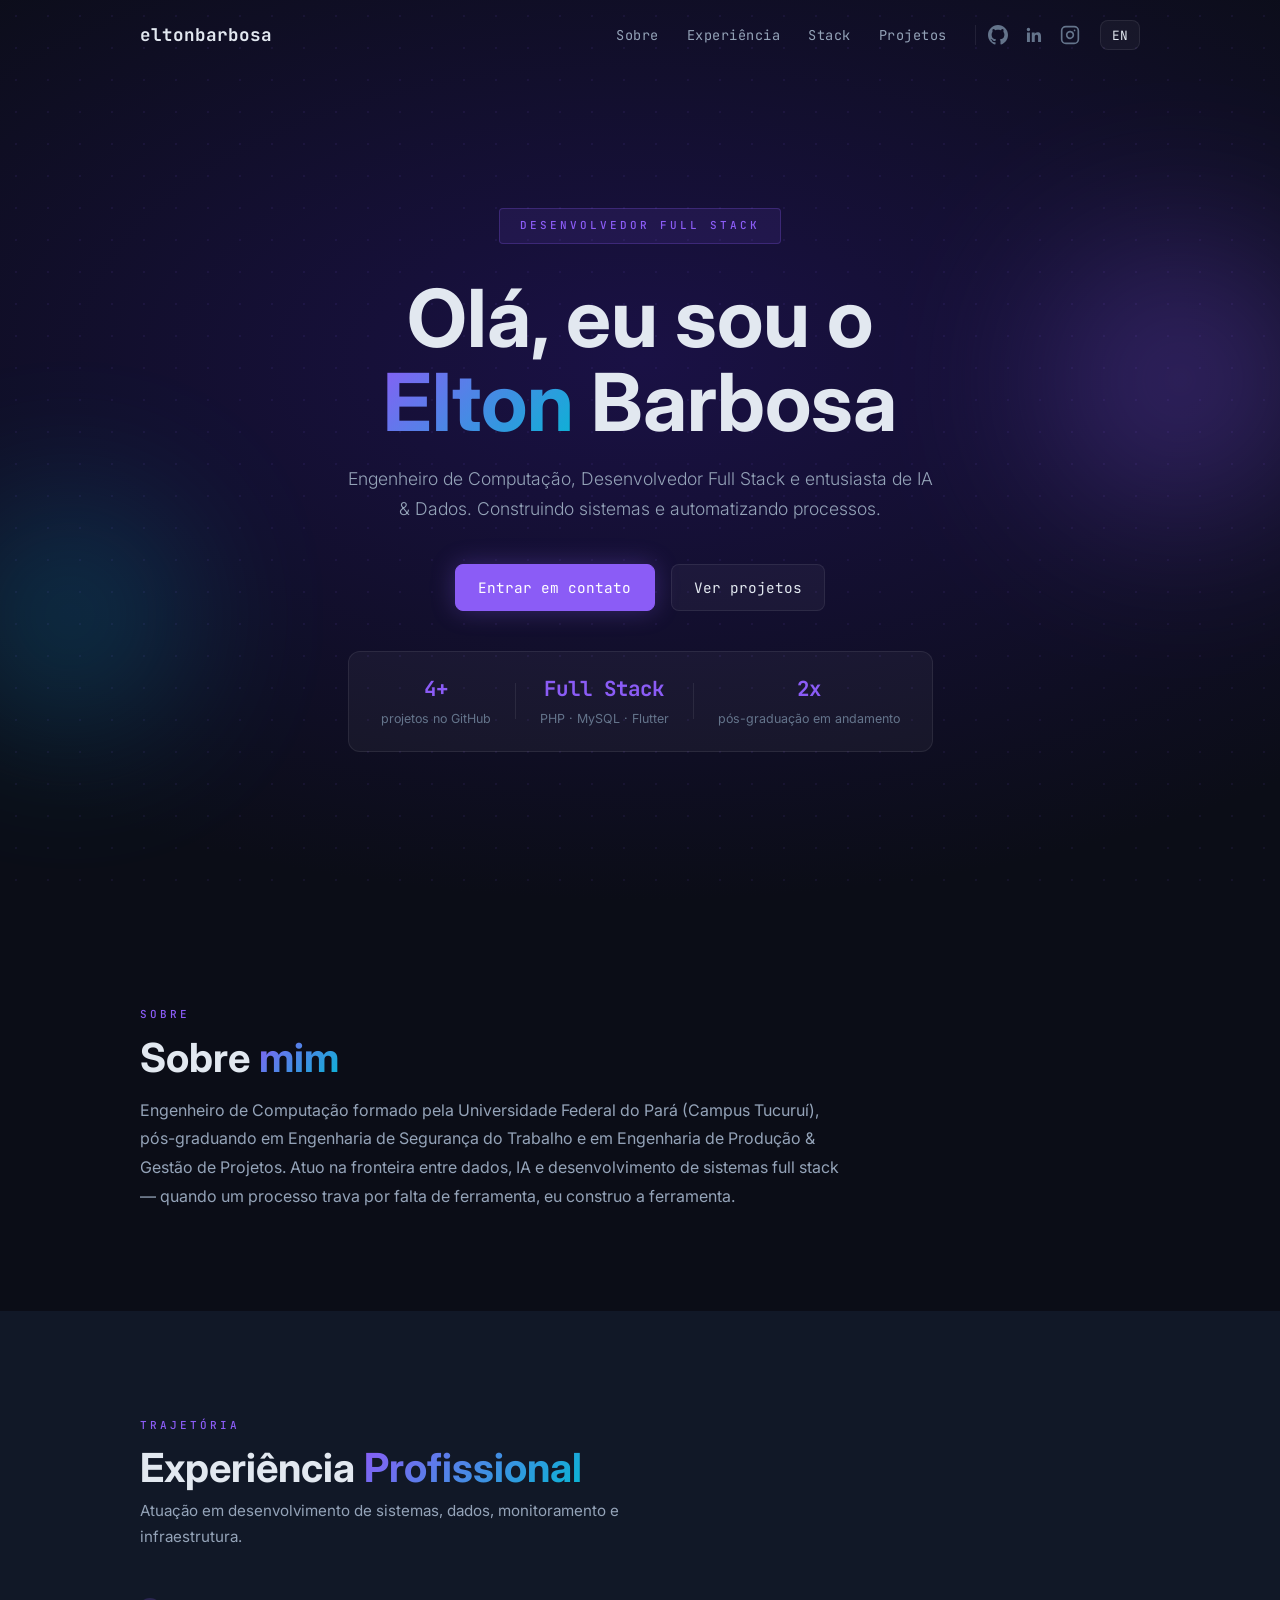
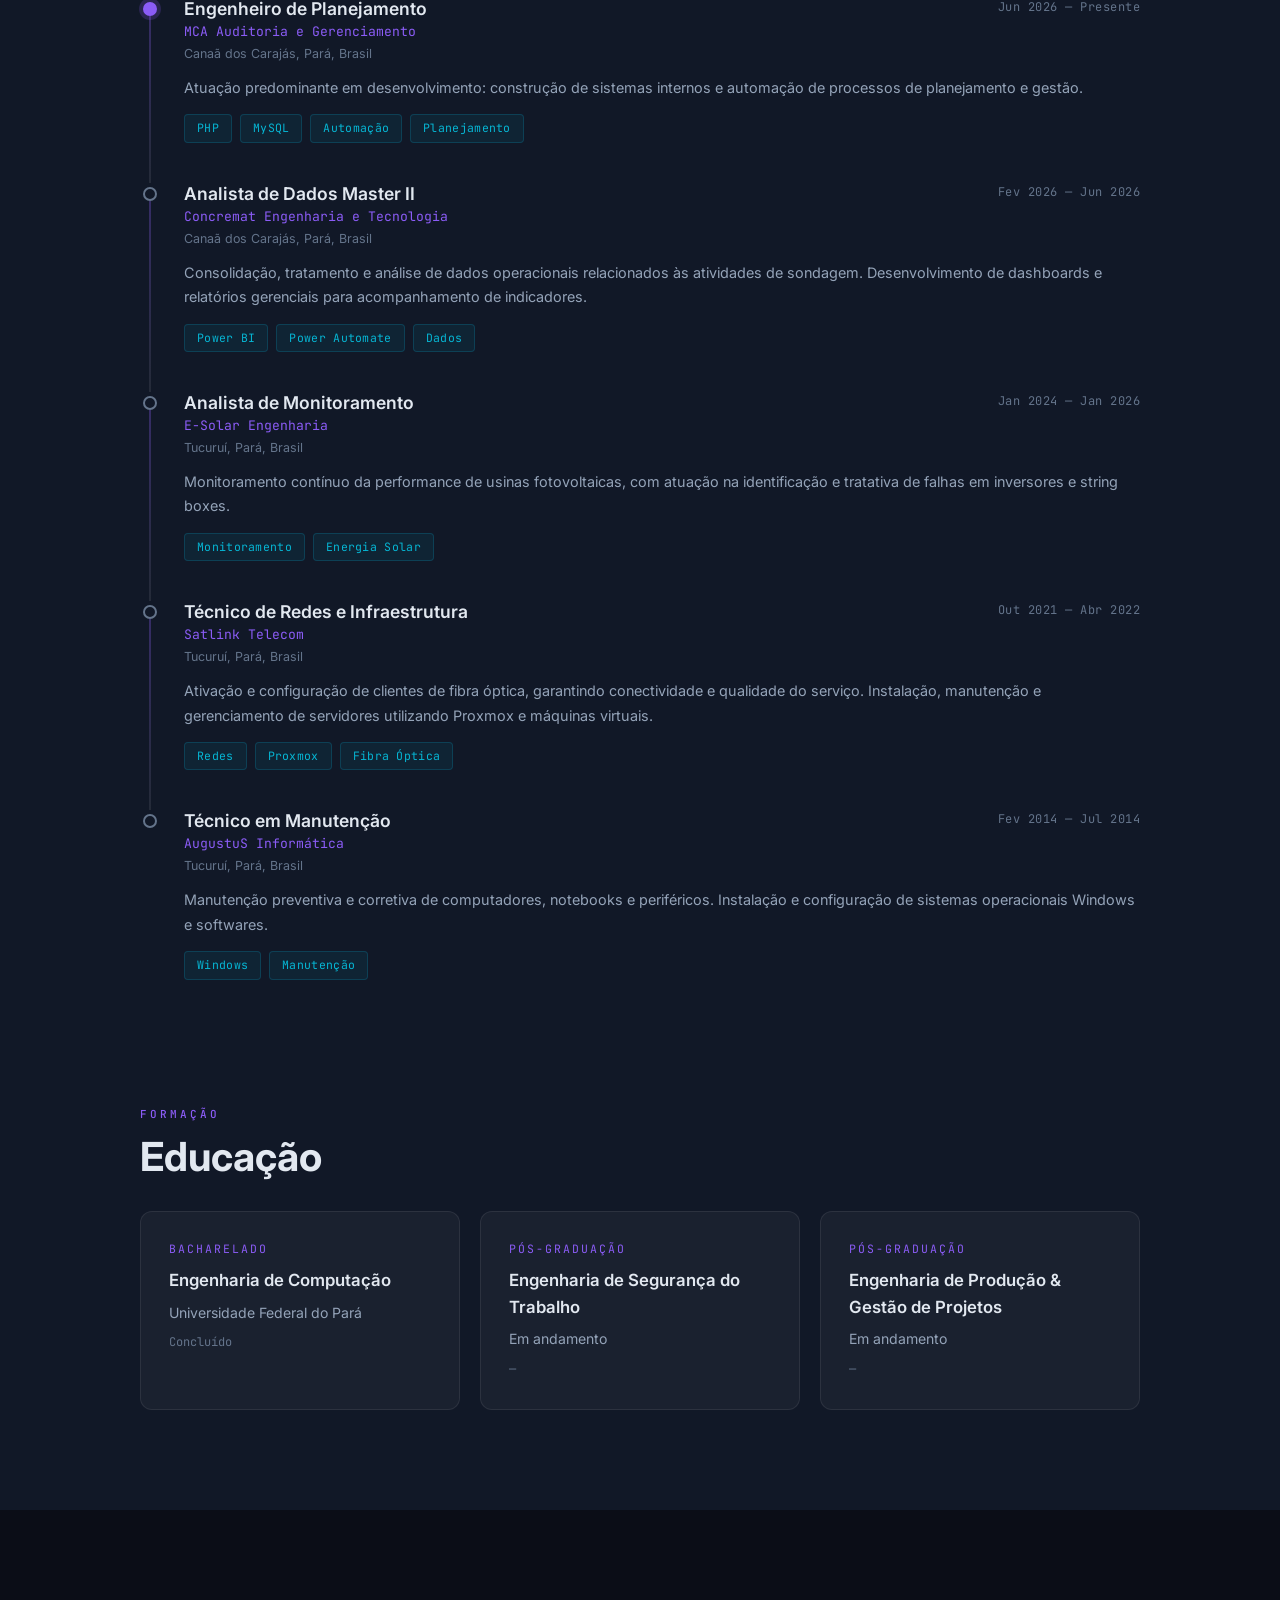
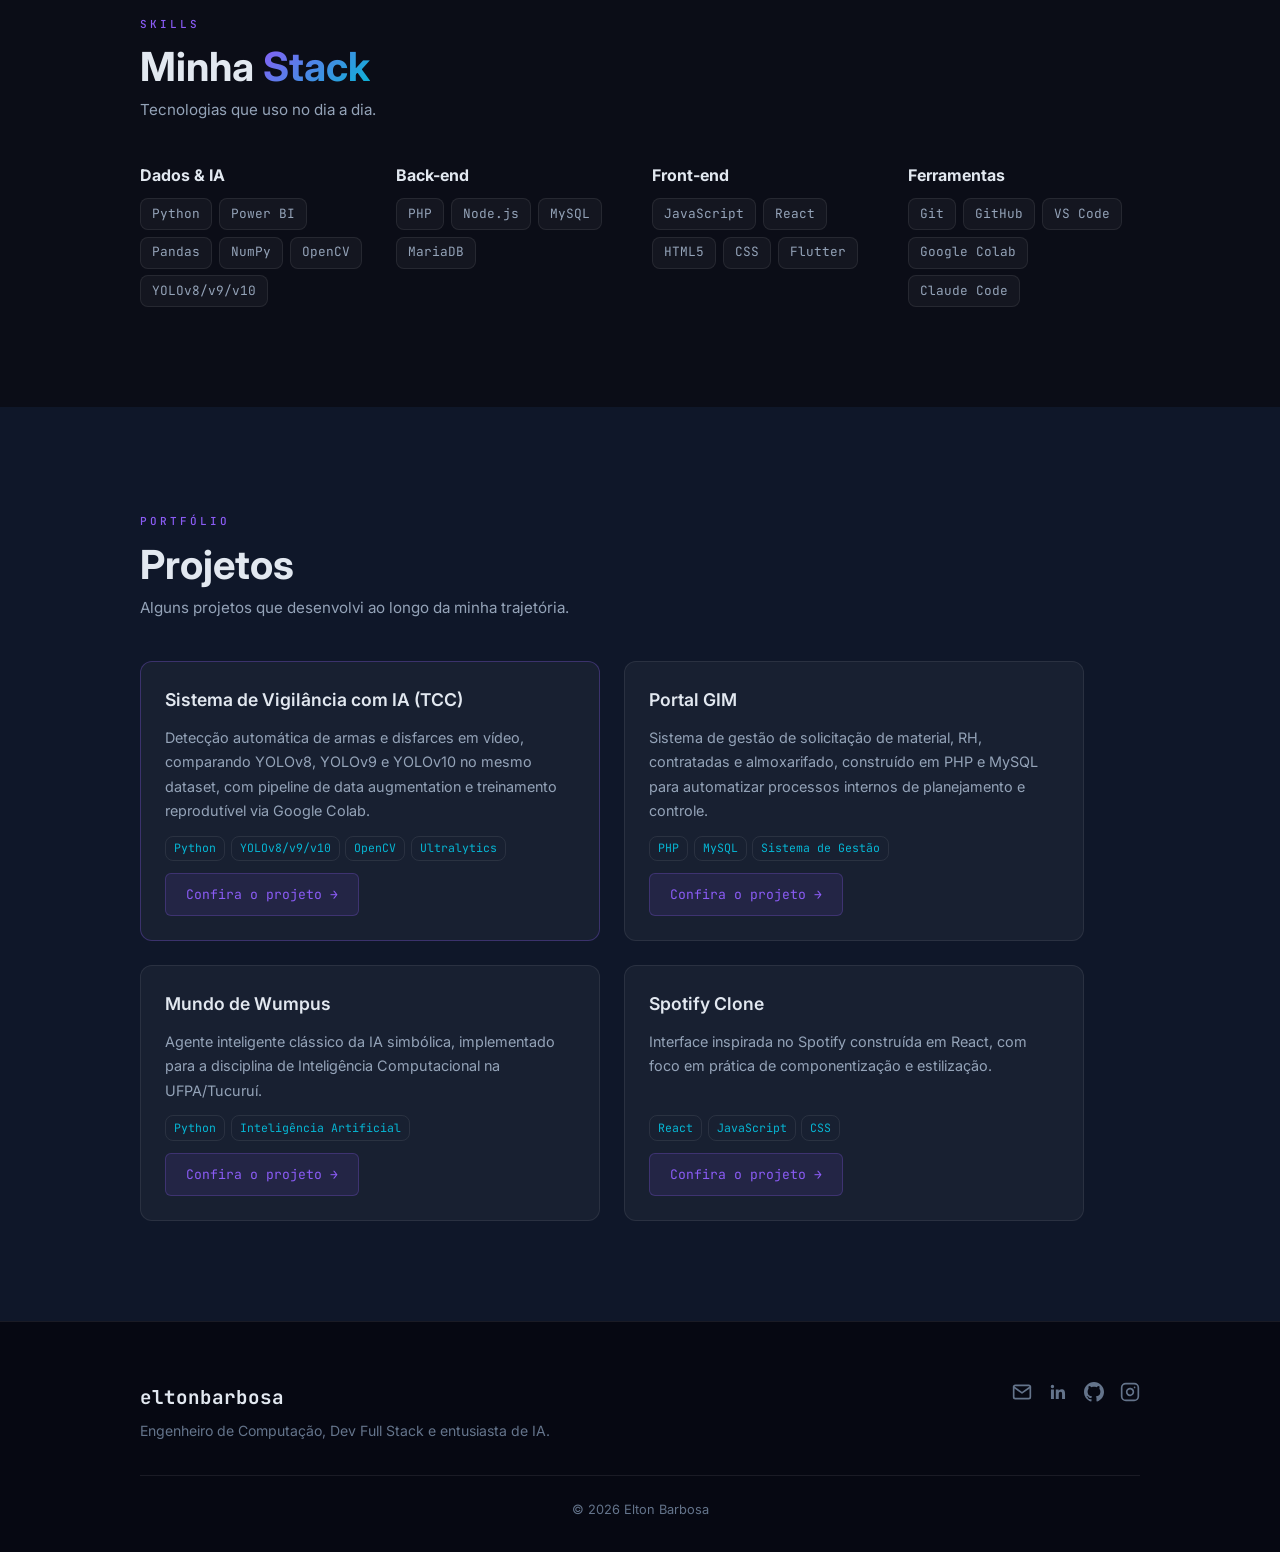
==== commit 1df93cab: "Remove contact section, add full LinkedIn work history, update footer copyright - Removed the standa" ====
--- a/index.html
+++ b/index.html
@@ -24,7 +24,6 @@
           <li><a href="#experience" data-i18n="nav_experience">Experiência</a></li>
           <li><a href="#stack" data-i18n="nav_stack">Stack</a></li>
           <li><a href="#projects" data-i18n="nav_projects">Projetos</a></li>
-          <li><a href="#contact" data-i18n="nav_contact">Contato</a></li>
           <li class="social-links">
             <a href="https://github.com/eltonbarbosaa" target="_blank" rel="noopener" aria-label="GitHub">
               <svg fill="currentColor" width="20" height="20" viewBox="0 0 24 24"><path d="M12 0c-6.626 0-12 5.373-12 12 0 5.302 3.438 9.8 8.207 11.387.599.111.793-.261.793-.577v-2.234c-3.338.726-4.033-1.416-4.033-1.416-.546-1.387-1.333-1.756-1.333-1.756-1.089-.745.083-.729.083-.729 1.205.084 1.839 1.237 1.839 1.237 1.07 1.834 2.807 1.304 3.492.997.107-.775.418-1.305.762-1.604-2.665-.305-5.467-1.334-5.467-5.931 0-1.311.469-2.381 1.236-3.221-.124-.303-.535-1.524.117-3.176 0 0 1.008-.322 3.301 1.23.957-.266 1.983-.399 3.003-.404 1.02.005 2.047.138 3.006.404 2.291-1.552 3.297-1.23 3.297-1.23.653 1.653.242 2.874.118 3.176.77.84 1.235 1.91 1.235 3.221 0 4.609-2.807 5.624-5.479 5.921.43.372.823 1.102.823 2.222v3.293c0 .319.192.694.801.576 4.765-1.589 8.199-6.086 8.199-11.386 0-6.627-5.373-12-12-12z"/></svg>
@@ -54,7 +53,7 @@
         <h1><span data-i18n="hero_greeting">Olá, eu sou o</span><br><em>Elton</em> Barbosa</h1>
         <p class="hero-sub" data-i18n="hero_sub">Engenheiro de Computação, Desenvolvedor Full Stack e entusiasta de IA & Dados.</p>
         <div class="hero-cta">
-          <a href="#contact" class="btn btn-primary" data-i18n="hero_cta_contact">Entrar em contato</a>
+          <a href="mailto:elton.baarbosa@gmail.com" class="btn btn-primary" data-i18n="hero_cta_contact">Entrar em contato</a>
           <a href="#projects" class="btn btn-secondary" data-i18n="hero_cta_projects">Ver projetos</a>
         </div>
         <div class="hero-stats">
@@ -94,21 +93,112 @@
           <div class="tl-item">
             <div class="tl-marker">
               <div class="tl-dot active"></div>
-            </div>
-            <div class="tl-content">
-              <div class="tl-header">
-                <div>
-                  <h3 data-i18n="experience_role">Engenheiro de Planejamento</h3>
-                  <span class="tl-company" data-i18n="experience_company">MCA Auditoria e Gerenciamento</span>
-                </div>
-                <span class="tl-period" data-i18n="experience_period">Jul 2026 — Presente</span>
-              </div>
-              <p class="tl-description" data-i18n="experience_note">Atuação predominante em desenvolvimento.</p>
+              <div class="tl-line"></div>
+            </div>
+            <div class="tl-content">
+              <div class="tl-header">
+                <div>
+                  <h3 data-i18n="experience1_role">Engenheiro de Planejamento</h3>
+                  <span class="tl-company" data-i18n="experience1_company">MCA Auditoria e Gerenciamento</span>
+                  <span class="tl-location" data-i18n="experience1_location">Canaã dos Carajás, Pará, Brasil</span>
+                </div>
+                <span class="tl-period" data-i18n="experience1_period">Jun 2026 — Presente</span>
+              </div>
+              <p class="tl-description" data-i18n="experience1_note">Atuação predominante em desenvolvimento: construção de sistemas internos e automação de processos de planejamento e gestão.</p>
               <div class="tl-techs">
                 <span class="tech-tag">PHP</span>
                 <span class="tech-tag">MySQL</span>
                 <span class="tech-tag">Automação</span>
                 <span class="tech-tag">Planejamento</span>
+              </div>
+            </div>
+          </div>
+
+          <div class="tl-item">
+            <div class="tl-marker">
+              <div class="tl-dot"></div>
+              <div class="tl-line"></div>
+            </div>
+            <div class="tl-content">
+              <div class="tl-header">
+                <div>
+                  <h3 data-i18n="experience2_role">Analista de Dados Master II</h3>
+                  <span class="tl-company" data-i18n="experience2_company">Concremat Engenharia e Tecnologia</span>
+                  <span class="tl-location" data-i18n="experience2_location">Canaã dos Carajás, Pará, Brasil</span>
+                </div>
+                <span class="tl-period" data-i18n="experience2_period">Fev 2026 — Jun 2026</span>
+              </div>
+              <p class="tl-description" data-i18n="experience2_note">Consolidação, tratamento e análise de dados operacionais relacionados às atividades de sondagem. Desenvolvimento de dashboards e relatórios gerenciais para acompanhamento de indicadores.</p>
+              <div class="tl-techs">
+                <span class="tech-tag">Power BI</span>
+                <span class="tech-tag">Power Automate</span>
+                <span class="tech-tag">Dados</span>
+              </div>
+            </div>
+          </div>
+
+          <div class="tl-item">
+            <div class="tl-marker">
+              <div class="tl-dot"></div>
+              <div class="tl-line"></div>
+            </div>
+            <div class="tl-content">
+              <div class="tl-header">
+                <div>
+                  <h3 data-i18n="experience3_role">Analista de Monitoramento</h3>
+                  <span class="tl-company" data-i18n="experience3_company">E-Solar Engenharia</span>
+                  <span class="tl-location" data-i18n="experience3_location">Tucuruí, Pará, Brasil</span>
+                </div>
+                <span class="tl-period" data-i18n="experience3_period">Jan 2024 — Jan 2026</span>
+              </div>
+              <p class="tl-description" data-i18n="experience3_note">Monitoramento contínuo da performance de usinas fotovoltaicas, com atuação na identificação e tratativa de falhas em inversores e string boxes.</p>
+              <div class="tl-techs">
+                <span class="tech-tag">Monitoramento</span>
+                <span class="tech-tag">Energia Solar</span>
+              </div>
+            </div>
+          </div>
+
+          <div class="tl-item">
+            <div class="tl-marker">
+              <div class="tl-dot"></div>
+              <div class="tl-line"></div>
+            </div>
+            <div class="tl-content">
+              <div class="tl-header">
+                <div>
+                  <h3 data-i18n="experience4_role">Técnico de Redes e Infraestrutura</h3>
+                  <span class="tl-company" data-i18n="experience4_company">Satlink Telecom</span>
+                  <span class="tl-location" data-i18n="experience4_location">Tucuruí, Pará, Brasil</span>
+                </div>
+                <span class="tl-period" data-i18n="experience4_period">Out 2021 — Abr 2022</span>
+              </div>
+              <p class="tl-description" data-i18n="experience4_note">Ativação e configuração de clientes de fibra óptica, garantindo conectividade e qualidade do serviço. Instalação, manutenção e gerenciamento de servidores utilizando Proxmox e máquinas virtuais.</p>
+              <div class="tl-techs">
+                <span class="tech-tag">Redes</span>
+                <span class="tech-tag">Proxmox</span>
+                <span class="tech-tag">Fibra Óptica</span>
+              </div>
+            </div>
+          </div>
+
+          <div class="tl-item">
+            <div class="tl-marker">
+              <div class="tl-dot"></div>
+            </div>
+            <div class="tl-content">
+              <div class="tl-header">
+                <div>
+                  <h3 data-i18n="experience5_role">Técnico em Manutenção</h3>
+                  <span class="tl-company" data-i18n="experience5_company">AugustuS Informática</span>
+                  <span class="tl-location" data-i18n="experience5_location">Tucuruí, Pará, Brasil</span>
+                </div>
+                <span class="tl-period" data-i18n="experience5_period">Fev 2014 — Jul 2014</span>
+              </div>
+              <p class="tl-description" data-i18n="experience5_note">Manutenção preventiva e corretiva de computadores, notebooks e periféricos. Instalação e configuração de sistemas operacionais Windows e softwares.</p>
+              <div class="tl-techs">
+                <span class="tech-tag">Windows</span>
+                <span class="tech-tag">Manutenção</span>
               </div>
             </div>
           </div>
@@ -184,31 +274,6 @@
       </div>
     </section>
 
-    <section id="contact" class="section section-secondary">
-      <div class="container reveal">
-        <span class="section-tag" data-i18n="contact_tag">Contato</span>
-        <h2><span data-i18n="contact_heading_main">Entre em</span> <em data-i18n="contact_heading_em">contato</em></h2>
-        <p class="section-subtitle" data-i18n="contact_text">Aberto a conexões, colaborações e novos desafios em Dados, IA e Desenvolvimento.</p>
-        <div class="contact-links">
-          <a href="mailto:elton.baarbosa@gmail.com" aria-label="Gmail">
-            <svg fill="none" stroke="currentColor" stroke-width="2" stroke-linecap="round" stroke-linejoin="round" width="18" height="18" viewBox="0 0 24 24"><path d="M4 4h16c1.1 0 2 .9 2 2v12c0 1.1-.9 2-2 2H4c-1.1 0-2-.9-2-2V6c0-1.1.9-2 2-2z"/><polyline points="22,6 12,13 2,6"/></svg>
-            <span>Gmail</span>
-          </a>
-          <a href="https://www.linkedin.com/in/eltonsilvabarbosa/" target="_blank" rel="noopener" aria-label="LinkedIn">
-            <svg fill="currentColor" width="18" height="18" viewBox="0 0 24 24"><path d="M20.447 20.452h-3.554v-5.569c0-1.328-.027-3.037-1.852-3.037-1.853 0-2.136 1.445-2.136 2.939v5.667H9.351V9h3.414v1.561h.046c.477-.9 1.637-1.85 3.37-1.85 3.601 0 4.267 2.37 4.267 5.455v6.286zM5.337 7.433a2.062 2.062 0 1 1 0-4.124 2.062 2.062 0 0 1 0 4.124zM7.114 20.452H3.56V9h3.554v11.452z"/></svg>
-            <span>LinkedIn</span>
-          </a>
-          <a href="https://github.com/eltonbarbosaa" target="_blank" rel="noopener" aria-label="GitHub">
-            <svg fill="currentColor" width="18" height="18" viewBox="0 0 24 24"><path d="M12 0c-6.626 0-12 5.373-12 12 0 5.302 3.438 9.8 8.207 11.387.599.111.793-.261.793-.577v-2.234c-3.338.726-4.033-1.416-4.033-1.416-.546-1.387-1.333-1.756-1.333-1.756-1.089-.745.083-.729.083-.729 1.205.084 1.839 1.237 1.839 1.237 1.07 1.834 2.807 1.304 3.492.997.107-.775.418-1.305.762-1.604-2.665-.305-5.467-1.334-5.467-5.931 0-1.311.469-2.381 1.236-3.221-.124-.303-.535-1.524.117-3.176 0 0 1.008-.322 3.301 1.23.957-.266 1.983-.399 3.003-.404 1.02.005 2.047.138 3.006.404 2.291-1.552 3.297-1.23 3.297-1.23.653 1.653.242 2.874.118 3.176.77.84 1.235 1.91 1.235 3.221 0 4.609-2.807 5.624-5.479 5.921.43.372.823 1.102.823 2.222v3.293c0 .319.192.694.801.576 4.765-1.589 8.199-6.086 8.199-11.386 0-6.627-5.373-12-12-12z"/></svg>
-            <span>GitHub</span>
-          </a>
-          <a href="https://www.instagram.com/eltonbarbosa__" target="_blank" rel="noopener" aria-label="Instagram">
-            <svg fill="none" stroke="currentColor" stroke-width="2" stroke-linecap="round" stroke-linejoin="round" width="18" height="18" viewBox="0 0 24 24"><rect x="2" y="2" width="20" height="20" rx="5" ry="5"/><path d="M16 11.37A4 4 0 1 1 12.63 8 4 4 0 0 1 16 11.37z"/><line x1="17.5" y1="6.5" x2="17.5" y2="6.5"/></svg>
-            <span>Instagram</span>
-          </a>
-        </div>
-      </div>
-    </section>
   </main>
 
   <footer class="site-footer">
@@ -242,7 +307,7 @@
         </ul>
       </div>
       <div class="footer-bottom">
-        <p data-i18n="footer_text">Feito por Elton Barbosa</p>
+        <p data-i18n="footer_text">© 2026 Elton Barbosa</p>
       </div>
     </div>
   </footer>
--- a/styles.css
+++ b/styles.css
@@ -272,7 +272,6 @@
   width: 100%;
 }
 .section-primary { background: var(--bg-primary); }
-.section-secondary { background: var(--bg-secondary); }
 .experience-section { background: var(--bg-secondary); }
 .projects-section { background: var(--bg-tertiary); }
 
@@ -293,10 +292,12 @@
   transition: all 0.3s;
 }
 .tl-dot.active { background: var(--accent); border-color: var(--accent); box-shadow: 0 0 0 4px rgba(139, 92, 246, 0.2); }
-.tl-content { flex: 1; padding-bottom: 8px; }
+.tl-line { background: linear-gradient(to bottom, var(--border-accent), var(--border)); flex: 1; min-height: 20px; width: 2px; }
+.tl-content { flex: 1; padding-bottom: 40px; }
 .tl-header { align-items: flex-start; display: flex; gap: 16px; justify-content: space-between; margin-bottom: 12px; flex-wrap: wrap; }
 .tl-content h3 { color: var(--text-primary); font-size: 1.1rem; font-weight: 600; line-height: 1.3; }
-.tl-company { color: var(--accent); font-size: 0.82rem; font-family: var(--font-mono); }
+.tl-company { color: var(--accent); font-size: 0.82rem; font-family: var(--font-mono); display: block; }
+.tl-location { color: var(--text-muted); font-size: 0.78rem; display: block; margin-top: 2px; }
 .tl-period { color: var(--text-muted); flex-shrink: 0; font-size: 0.75rem; font-family: var(--font-mono); letter-spacing: 0.5px; white-space: nowrap; }
 .tl-description { color: var(--text-secondary); font-size: 0.9rem; line-height: 1.7; margin-bottom: 14px; }
 .tl-techs { display: flex; flex-wrap: wrap; gap: 8px; }
@@ -387,24 +388,6 @@
   width: fit-content;
 }
 .project-link:hover { background: var(--accent); border-color: var(--accent); color: #fff; }
-
-/* ---------- Contact ---------- */
-.contact-links { display: flex; gap: 1rem; flex-wrap: wrap; margin-top: 1.5rem; }
-.contact-links a {
-  display: inline-flex;
-  align-items: center;
-  gap: 0.5rem;
-  background: rgba(139, 92, 246, 0.1);
-  border: 1px solid rgba(139, 92, 246, 0.25);
-  border-radius: 6px;
-  padding: 10px 20px;
-  font-family: var(--font-mono);
-  font-size: 0.85rem;
-  color: var(--accent);
-  transition: all 0.3s;
-}
-.contact-links a:hover { background: var(--accent); border-color: var(--accent); color: #fff; }
-.contact-links svg { flex-shrink: 0; }
 
 /* ---------- Footer ---------- */
 .site-footer { background: #060812; border-top: 1px solid var(--border); padding: 60px 24px 32px; }
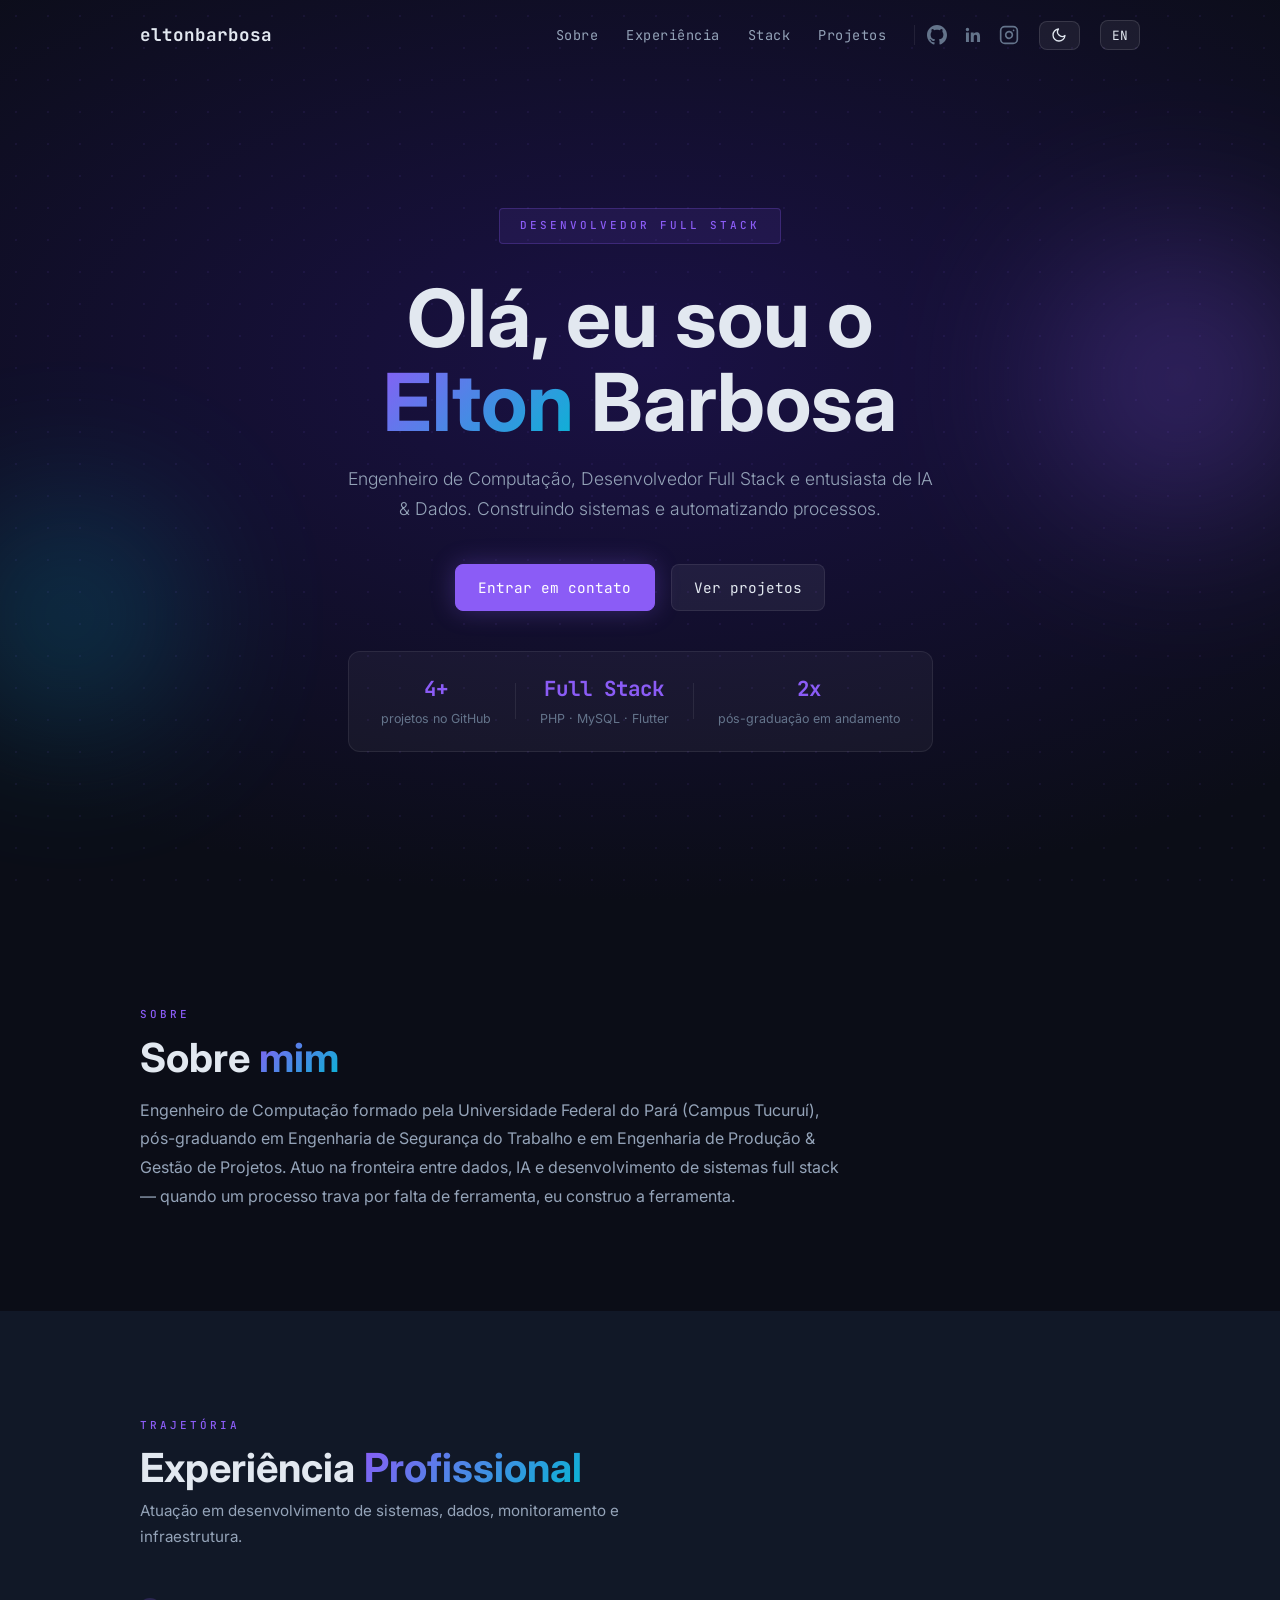
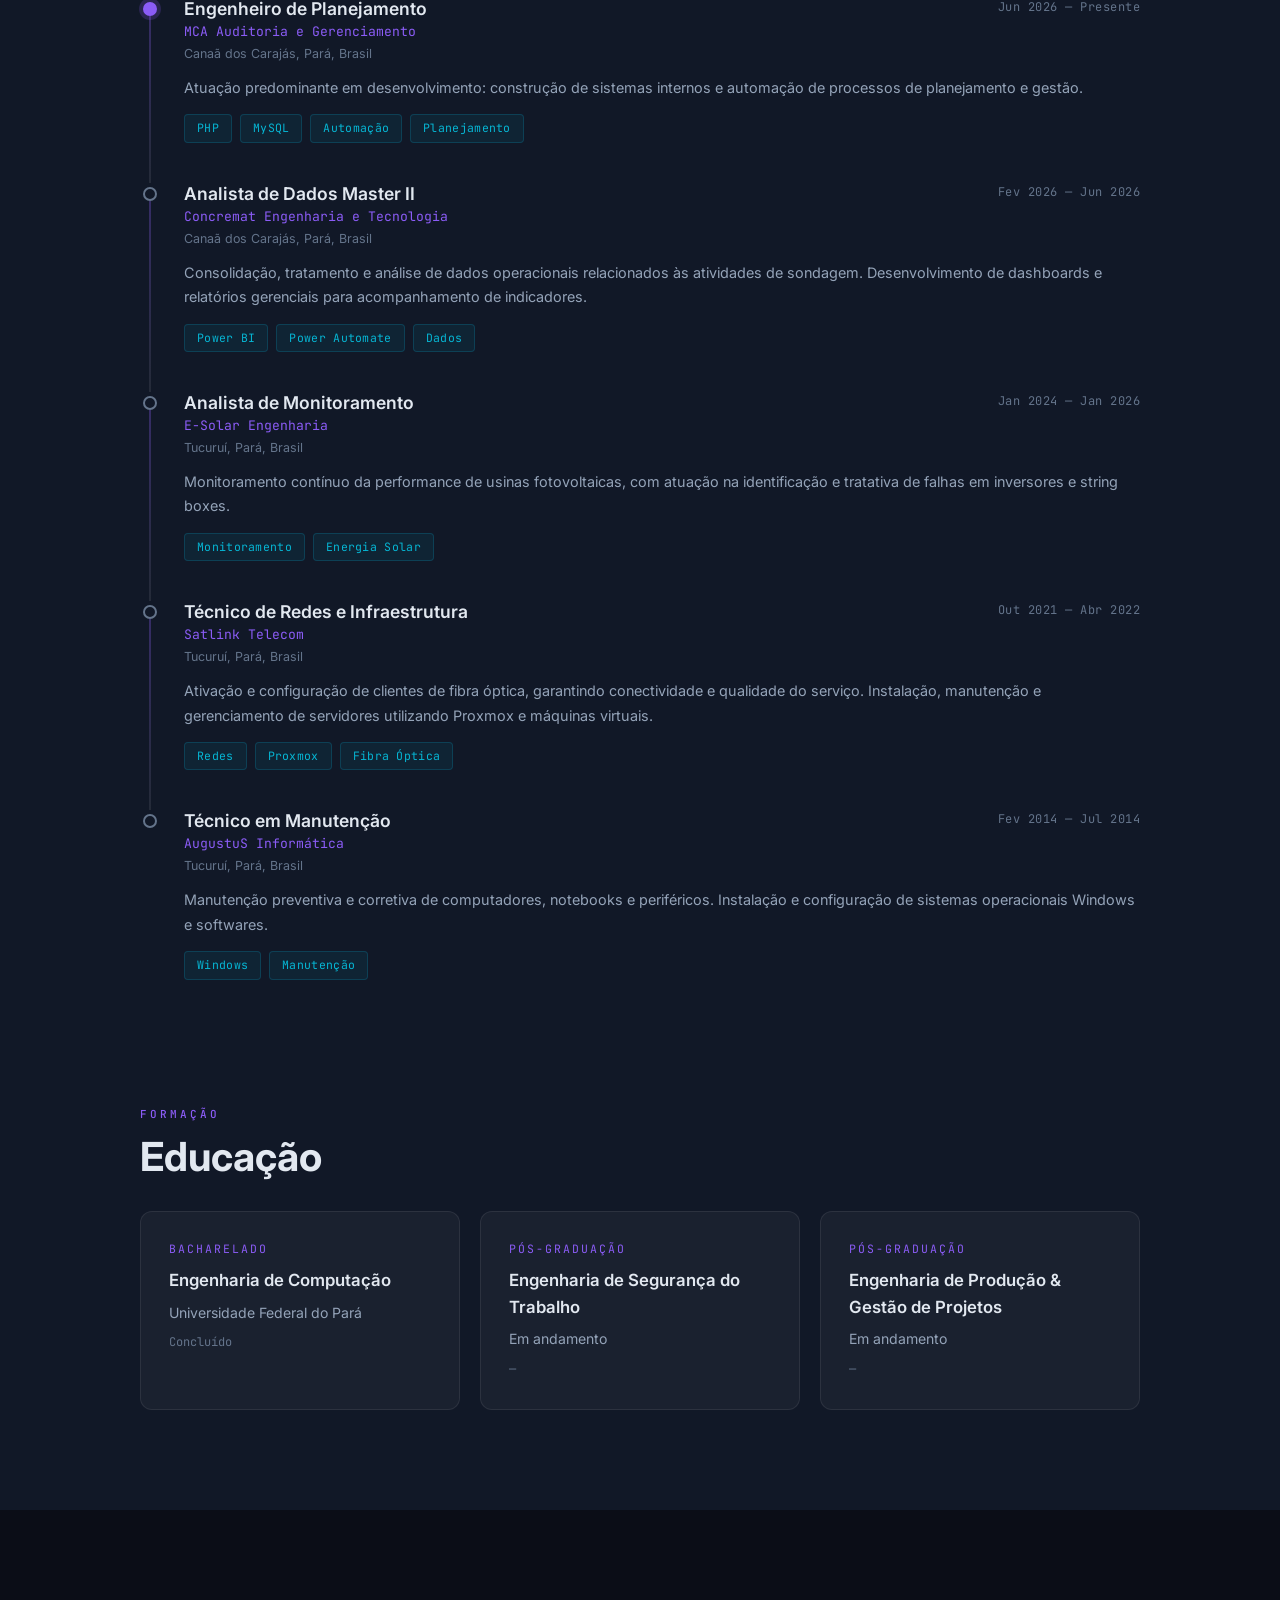
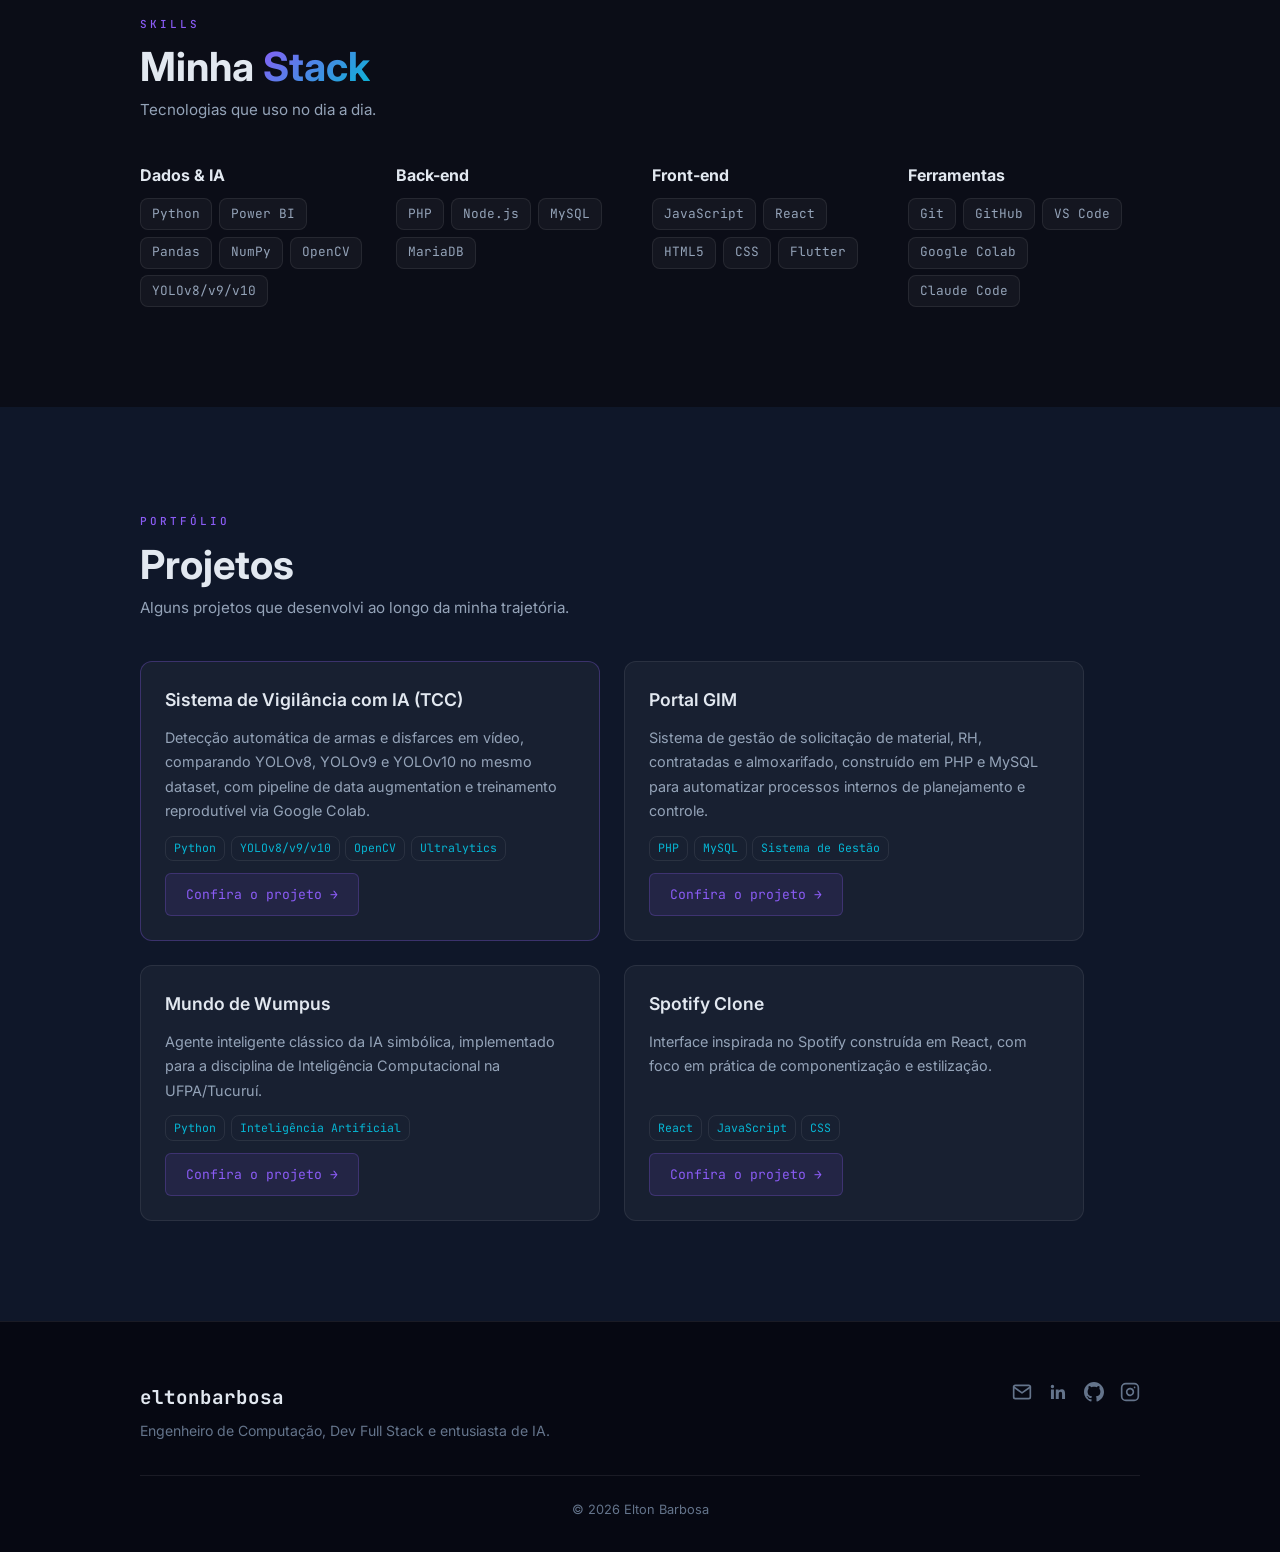
==== commit 7cd24174: "Add features inspired by popular GitHub dev-portfolio templates - Light/dark theme toggle (persisted" ====
--- a/index.html
+++ b/index.html
@@ -36,6 +36,10 @@
             </a>
           </li>
         </ul>
+        <button id="theme-toggle" aria-label="Toggle theme">
+          <svg class="icon-moon" fill="none" stroke="currentColor" stroke-width="2" stroke-linecap="round" stroke-linejoin="round" width="16" height="16" viewBox="0 0 24 24"><path d="M21 12.79A9 9 0 1 1 11.21 3 7 7 0 0 0 21 12.79z"/></svg>
+          <svg class="icon-sun" fill="none" stroke="currentColor" stroke-width="2" stroke-linecap="round" stroke-linejoin="round" width="16" height="16" viewBox="0 0 24 24"><circle cx="12" cy="12" r="5"/><line x1="12" y1="1" x2="12" y2="3"/><line x1="12" y1="21" x2="12" y2="23"/><line x1="4.22" y1="4.22" x2="5.64" y2="5.64"/><line x1="18.36" y1="18.36" x2="19.78" y2="19.78"/><line x1="1" y1="12" x2="3" y2="12"/><line x1="21" y1="12" x2="23" y2="12"/><line x1="4.22" y1="19.78" x2="5.64" y2="18.36"/><line x1="18.36" y1="5.64" x2="19.78" y2="4.22"/></svg>
+        </button>
         <button id="lang-toggle" aria-label="Toggle language">EN</button>
         <button class="hamburger" id="hamburger" aria-label="Menu"></button>
       </nav>
@@ -58,7 +62,7 @@
         </div>
         <div class="hero-stats">
           <div class="stat">
-            <strong data-i18n="hero_stat1_number">4+</strong>
+            <strong id="stat-repos">4+</strong>
             <span data-i18n="hero_stat1_label">projetos no GitHub</span>
           </div>
           <div class="stat-divider"></div>
@@ -312,6 +316,10 @@
     </div>
   </footer>
 
+  <button id="back-to-top" aria-label="Back to top">
+    <svg fill="none" stroke="currentColor" stroke-width="2" stroke-linecap="round" stroke-linejoin="round" width="20" height="20" viewBox="0 0 24 24"><line x1="12" y1="19" x2="12" y2="5"/><polyline points="5,12 12,5 19,12"/></svg>
+  </button>
+
   <script src="i18n.js"></script>
   <script src="projects.js"></script>
   <script src="script.js"></script>
--- a/styles.css
+++ b/styles.css
@@ -17,6 +17,20 @@
   --radius-sm: 8px;
   --radius-md: 12px;
   --radius-lg: 16px;
+  --footer-bg: #060812;
+}
+
+:root[data-theme="light"] {
+  --bg-primary: #f8fafc;
+  --bg-secondary: #eef2f7;
+  --bg-tertiary: #e9edf3;
+  --bg-card: rgba(15, 23, 42, 0.04);
+  --bg-card-hover: rgba(15, 23, 42, 0.08);
+  --text-primary: #0f172a;
+  --text-secondary: #475569;
+  --text-muted: #64748b;
+  --border: rgba(15, 23, 42, 0.1);
+  --footer-bg: #e2e8f0;
 }
 
 * { box-sizing: border-box; margin: 0; padding: 0; }
@@ -28,6 +42,7 @@
   line-height: 1.6;
   overflow-x: hidden;
   -webkit-font-smoothing: antialiased;
+  transition: background 0.3s ease, color 0.3s ease;
 }
 
 a { color: var(--accent-secondary); text-decoration: none; transition: color 0.3s; }
@@ -86,28 +101,41 @@
   transition: all 0.4s ease;
   z-index: 100;
 }
+/* Header always overlays the (permanently dark) hero, so its colors are
+   pinned to light values regardless of the light/dark theme toggle. */
 .site-header.scrolled {
   backdrop-filter: blur(20px);
   -webkit-backdrop-filter: blur(20px);
   background: rgba(11, 13, 23, 0.85);
-  border-bottom: 1px solid var(--border);
+  border-bottom: 1px solid hsla(0, 0%, 100%, 0.08);
   padding: 12px 24px;
 }
 .container-header { align-items: center; display: flex; justify-content: space-between; }
-.logo a { color: var(--text-primary); font-family: var(--font-mono); font-size: 1.1rem; font-weight: 700; text-decoration: none; }
+.logo a { color: #e2e8f0; font-family: var(--font-mono); font-size: 1.1rem; font-weight: 700; text-decoration: none; }
 .logo a:hover { color: var(--accent); }
 .nav { align-items: center; display: flex; gap: 20px; }
 .nav-list { align-items: center; display: flex; gap: 28px; list-style: none; }
-.nav-list a { color: var(--text-secondary); font-size: 0.85rem; letter-spacing: 0.5px; text-decoration: none; transition: color 0.3s; }
+.nav-list a { color: #94a3b8; font-size: 0.85rem; letter-spacing: 0.5px; text-decoration: none; transition: color 0.3s; position: relative; }
 .nav-list a:hover { color: var(--accent); }
-.social-links { align-items: center; border-left: 1px solid var(--border); display: flex; gap: 16px; padding-left: 12px; }
-.social-links a { color: var(--text-muted); display: flex; }
+.nav-list a.active { color: var(--accent); }
+.nav-list a.active::after {
+  content: "";
+  position: absolute;
+  left: 0;
+  right: 0;
+  bottom: -6px;
+  height: 2px;
+  background: linear-gradient(135deg, var(--accent), var(--accent-secondary));
+  border-radius: 2px;
+}
+.social-links { align-items: center; border-left: 1px solid hsla(0, 0%, 100%, 0.08); display: flex; gap: 16px; padding-left: 12px; }
+.social-links a { color: #64748b; display: flex; }
 .social-links a:hover { color: var(--accent); }
 
-#lang-toggle {
-  background: var(--bg-card);
-  border: 1px solid var(--border);
-  color: var(--text-primary);
+#lang-toggle, #theme-toggle {
+  background: hsla(0, 0%, 100%, 0.06);
+  border: 1px solid hsla(0, 0%, 100%, 0.12);
+  color: #e2e8f0;
   border-radius: var(--radius-sm);
   padding: 0.35rem 0.7rem;
   font-family: var(--font-mono);
@@ -115,12 +143,17 @@
   cursor: pointer;
   transition: border-color 0.2s, color 0.2s;
 }
-#lang-toggle:hover { border-color: var(--accent); color: var(--accent); }
+#lang-toggle:hover, #theme-toggle:hover { border-color: var(--accent); color: var(--accent); }
+
+#theme-toggle { display: flex; align-items: center; justify-content: center; }
+#theme-toggle .icon-sun { display: none; }
+:root[data-theme="light"] #theme-toggle .icon-moon { display: none; }
+:root[data-theme="light"] #theme-toggle .icon-sun { display: block; }
 
 .hamburger {
   background: none;
   border: none;
-  border-top: 2px solid var(--text-primary);
+  border-top: 2px solid #e2e8f0;
   cursor: pointer;
   display: none;
   padding: 0;
@@ -129,7 +162,7 @@
   z-index: 101;
 }
 .hamburger::after, .hamburger::before {
-  background: var(--text-primary);
+  background: #e2e8f0;
   content: "";
   display: block;
   height: 2px;
@@ -220,7 +253,7 @@
   padding: 8px 20px;
   text-transform: uppercase;
 }
-.hero h1 { color: var(--text-primary); font-size: clamp(2.5rem, 7vw, 5rem); font-weight: 700; line-height: 1.05; margin-bottom: 20px; }
+.hero h1 { color: #e2e8f0; font-size: clamp(2.5rem, 7vw, 5rem); font-weight: 700; line-height: 1.05; margin-bottom: 20px; }
 .hero h1 em {
   background: linear-gradient(135deg, var(--accent), var(--accent-secondary));
   -webkit-background-clip: text;
@@ -228,7 +261,7 @@
   -webkit-text-fill-color: transparent;
   font-style: normal;
 }
-.hero-sub { color: var(--text-secondary); font-size: 1.1rem; font-weight: 300; line-height: 1.7; margin-bottom: 40px; max-width: 600px; margin-left: auto; margin-right: auto; }
+.hero-sub { color: #94a3b8; font-size: 1.1rem; font-weight: 300; line-height: 1.7; margin-bottom: 40px; max-width: 600px; margin-left: auto; margin-right: auto; }
 
 .hero-cta { display: flex; gap: 1rem; flex-wrap: wrap; justify-content: center; margin-bottom: 40px; }
 .btn {
@@ -242,13 +275,13 @@
 }
 .btn-primary { background: var(--accent); color: #fff; border-color: var(--accent); box-shadow: 0 0 24px var(--accent-glow); }
 .btn-primary:hover { opacity: 0.9; color: #fff; }
-.btn-secondary { color: var(--text-primary); background: var(--bg-card); }
+.btn-secondary { color: #e2e8f0; background: hsla(0, 0%, 100%, 0.06); }
 .btn-secondary:hover { border-color: var(--accent); color: var(--accent); }
 
 .hero-stats {
   align-items: center;
-  background: var(--bg-card);
-  border: 1px solid var(--border);
+  background: hsla(0, 0%, 100%, 0.04);
+  border: 1px solid hsla(0, 0%, 100%, 0.08);
   border-radius: var(--radius-md);
   display: inline-flex;
   gap: 24px;
@@ -258,8 +291,8 @@
 }
 .stat { text-align: center; }
 .stat strong { color: var(--accent); display: block; font-family: var(--font-mono); font-size: 1.3rem; font-weight: 700; }
-.stat span { color: var(--text-muted); font-size: 0.78rem; }
-.stat-divider { background: var(--border); height: 36px; width: 1px; }
+.stat span { color: #64748b; font-size: 0.78rem; }
+.stat-divider { background: hsla(0, 0%, 100%, 0.08); height: 36px; width: 1px; }
 
 @media (max-width: 750px) {
   .hero-stats { flex-direction: column; gap: 16px; padding: 20px 24px; }
@@ -390,7 +423,7 @@
 .project-link:hover { background: var(--accent); border-color: var(--accent); color: #fff; }
 
 /* ---------- Footer ---------- */
-.site-footer { background: #060812; border-top: 1px solid var(--border); padding: 60px 24px 32px; }
+.site-footer { background: var(--footer-bg); border-top: 1px solid var(--border); padding: 60px 24px 32px; transition: background 0.3s ease; }
 .footer-container { margin: 0 auto; max-width: 1000px; }
 .footer-top {
   align-items: flex-start;
@@ -418,6 +451,31 @@
 .reveal { opacity: 0; transform: translateY(30px); transition: opacity 0.7s ease, transform 0.7s ease; }
 .revealed { opacity: 1; transform: none; }
 
+/* ---------- Back to top ---------- */
+#back-to-top {
+  position: fixed;
+  right: 24px;
+  bottom: 24px;
+  width: 44px;
+  height: 44px;
+  border-radius: 50%;
+  background: var(--accent);
+  color: #fff;
+  border: none;
+  display: flex;
+  align-items: center;
+  justify-content: center;
+  cursor: pointer;
+  box-shadow: 0 4px 20px var(--accent-glow);
+  opacity: 0;
+  pointer-events: none;
+  transform: translateY(10px);
+  transition: opacity 0.3s ease, transform 0.3s ease;
+  z-index: 90;
+}
+#back-to-top.visible { opacity: 1; pointer-events: all; transform: none; }
+#back-to-top:hover { opacity: 0.85; }
+
 @media (max-width: 600px) {
   .hero-content { width: 100%; }
 }
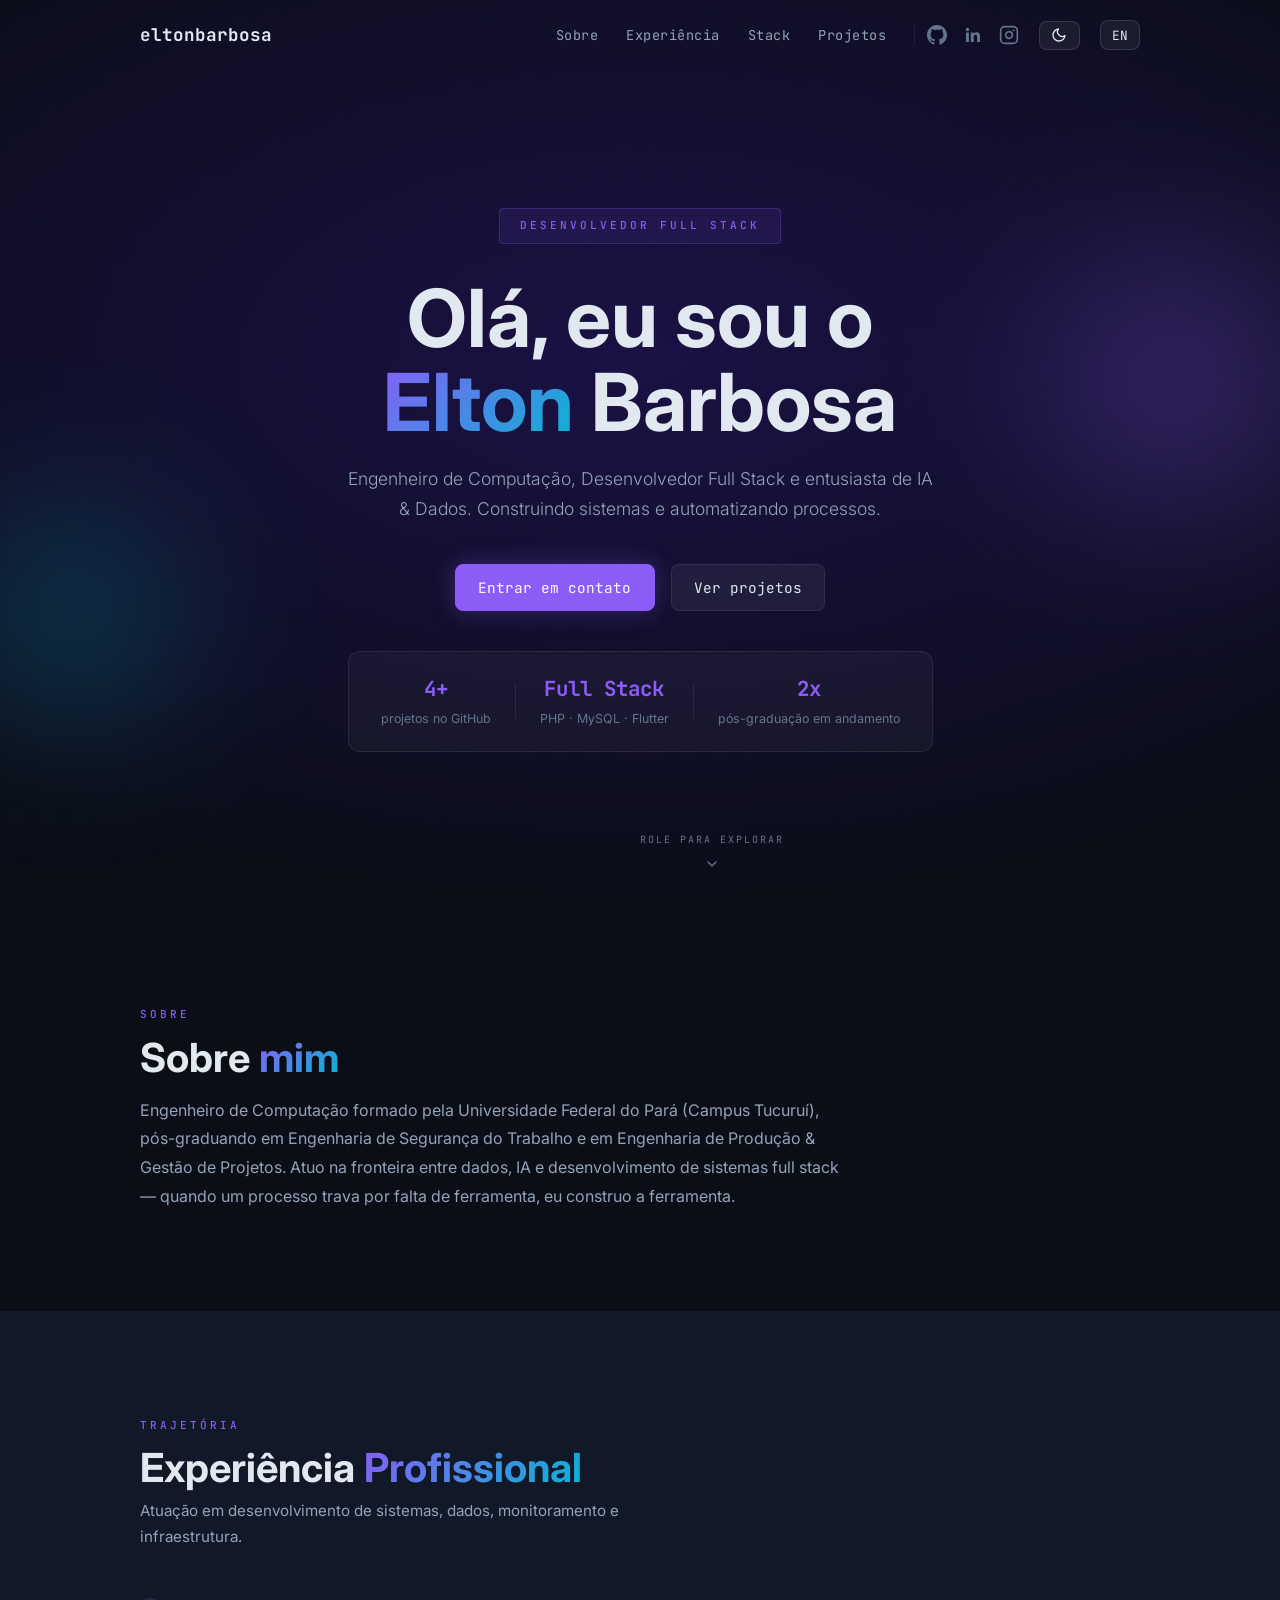
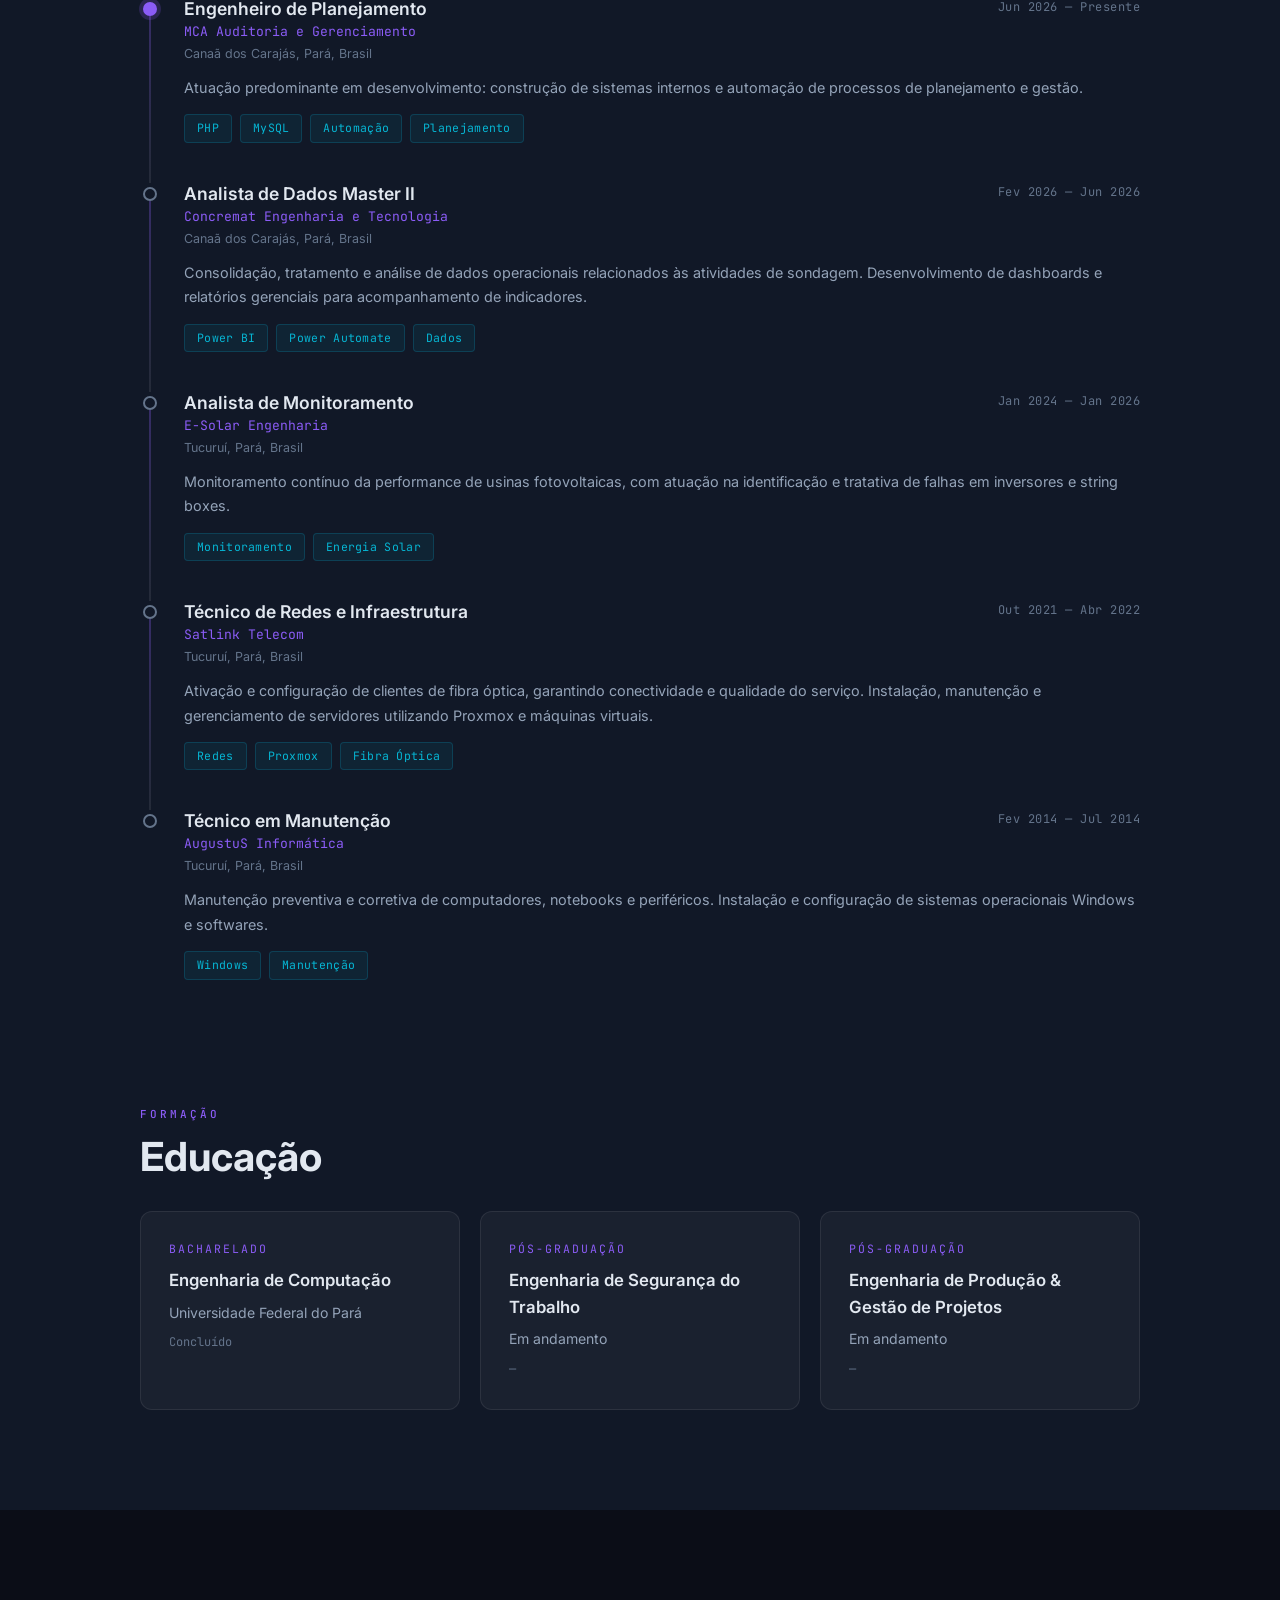
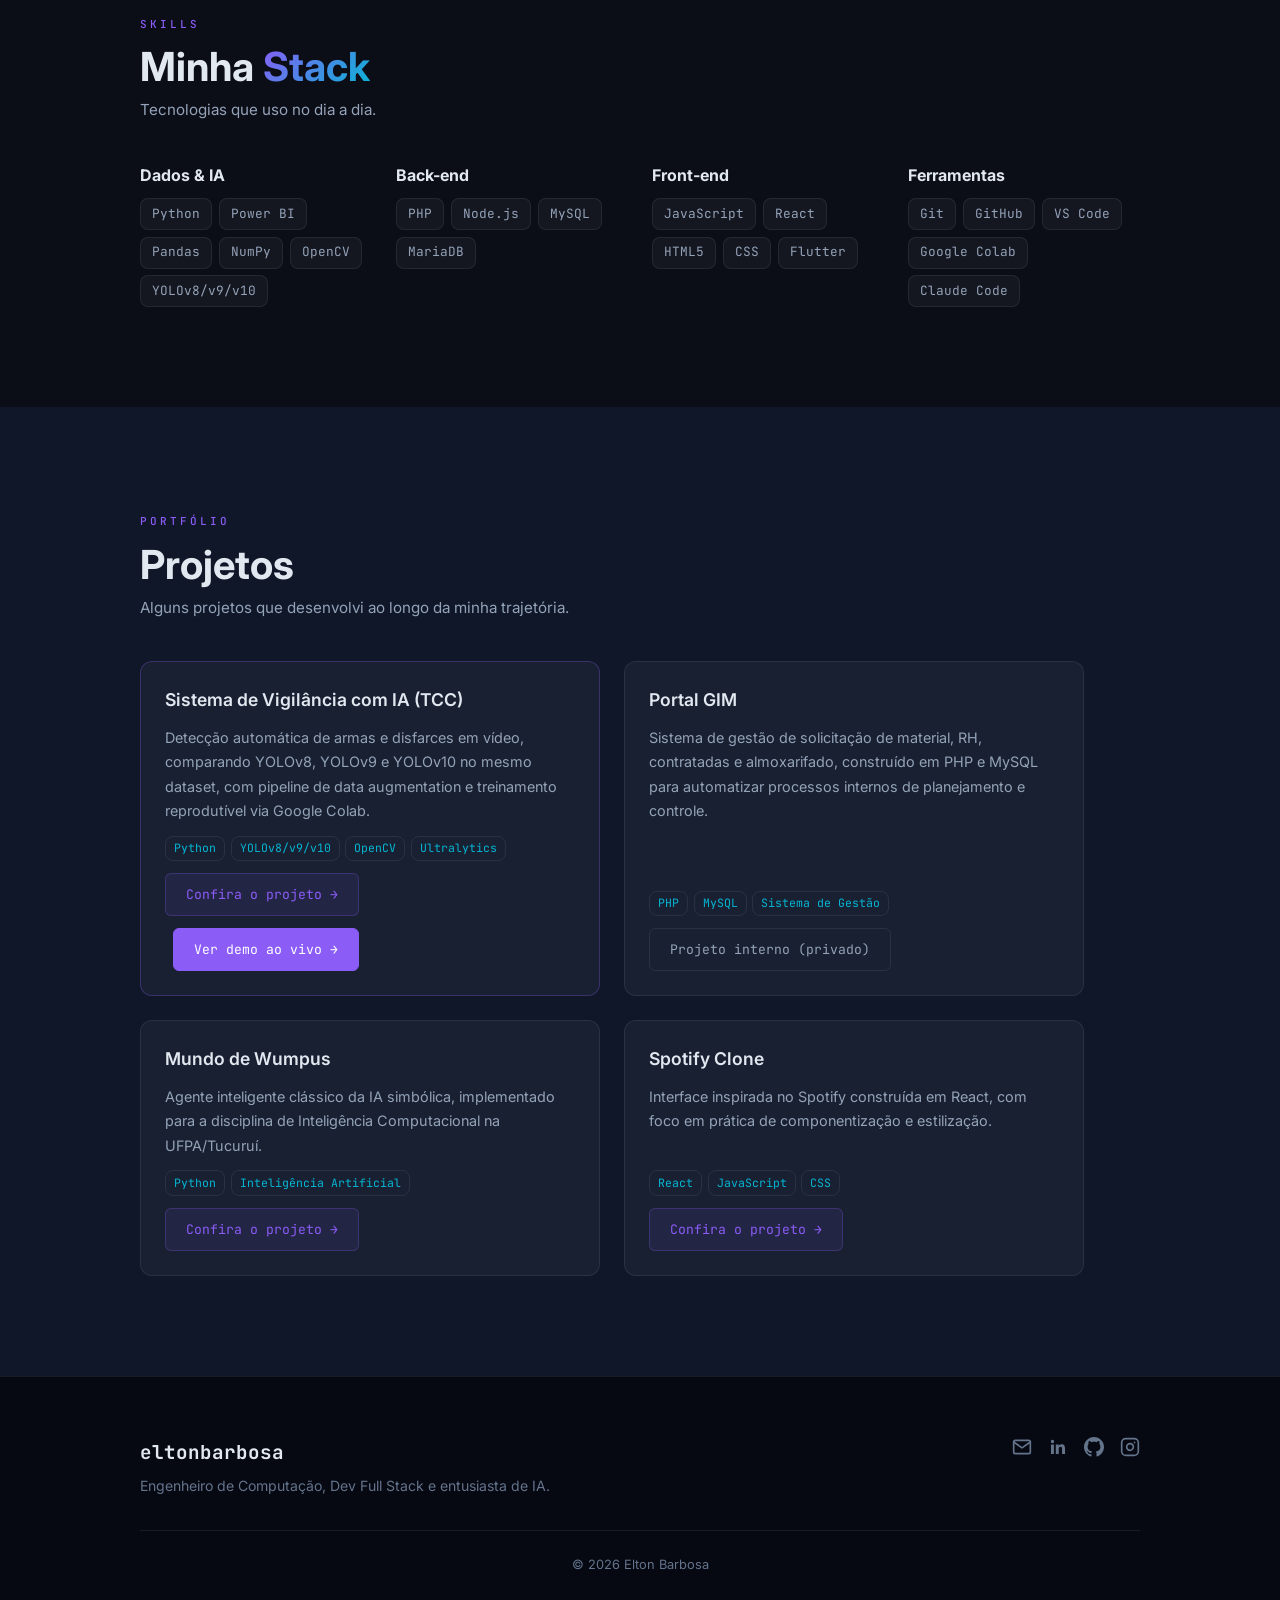
==== commit 6767bdfb: "Adiciona animações e microinterações para um visual mais profissional Entrada em cascata na hero, sc" ====
--- a/index.html
+++ b/index.html
@@ -8,6 +8,10 @@
 <meta property="og:title" content="Elton Barbosa — Desenvolvedor Full Stack">
 <meta property="og:description" content="Engenheiro de Computação, Desenvolvedor Full Stack e entusiasta de IA & Dados.">
 <meta property="og:type" content="website">
+<meta property="og:url" content="https://eltonbarbosaa.github.io/">
+<meta property="og:image" content="https://eltonbarbosaa.github.io/og-image.png">
+<meta name="twitter:card" content="summary_large_image">
+<meta name="theme-color" content="#0b0d17" id="theme-color-meta">
 <link rel="icon" type="image/svg+xml" href="data:image/svg+xml,%3Csvg xmlns='http://www.w3.org/2000/svg' viewBox='0 0 100 100'%3E%3Crect width='100' height='100' rx='20' fill='%230b0d17'/%3E%3Ctext x='50' y='68' font-family='monospace' font-size='46' font-weight='700' fill='%238b5cf6' text-anchor='middle'%3EEB%3C/text%3E%3C/svg%3E">
 <link rel="preconnect" href="https://fonts.googleapis.com">
 <link rel="preconnect" href="https://fonts.gstatic.com" crossorigin>
@@ -77,6 +81,10 @@
           </div>
         </div>
       </div>
+      <div class="scroll-indicator">
+        <span data-i18n="hero_scroll">Role para explorar</span>
+        <svg fill="none" stroke="currentColor" stroke-width="2" stroke-linecap="round" stroke-linejoin="round" width="16" height="16" viewBox="0 0 24 24"><polyline points="6,9 12,15 18,9"/></svg>
+      </div>
     </section>
 
     <section id="about" class="section section-primary">
@@ -94,7 +102,7 @@
         <p class="section-subtitle" data-i18n="experience_subtitle">Atuação em desenvolvimento de sistemas, automação de processos e planejamento.</p>
 
         <div class="timeline">
-          <div class="tl-item">
+          <div class="tl-item reveal-stagger">
             <div class="tl-marker">
               <div class="tl-dot active"></div>
               <div class="tl-line"></div>
@@ -118,7 +126,7 @@
             </div>
           </div>
 
-          <div class="tl-item">
+          <div class="tl-item reveal-stagger">
             <div class="tl-marker">
               <div class="tl-dot"></div>
               <div class="tl-line"></div>
@@ -141,7 +149,7 @@
             </div>
           </div>
 
-          <div class="tl-item">
+          <div class="tl-item reveal-stagger">
             <div class="tl-marker">
               <div class="tl-dot"></div>
               <div class="tl-line"></div>
@@ -163,7 +171,7 @@
             </div>
           </div>
 
-          <div class="tl-item">
+          <div class="tl-item reveal-stagger">
             <div class="tl-marker">
               <div class="tl-dot"></div>
               <div class="tl-line"></div>
@@ -186,7 +194,7 @@
             </div>
           </div>
 
-          <div class="tl-item">
+          <div class="tl-item reveal-stagger">
             <div class="tl-marker">
               <div class="tl-dot"></div>
             </div>
@@ -212,19 +220,19 @@
           <span class="section-tag" data-i18n="education_tag">Formação</span>
           <h2 data-i18n="education_heading">Educação</h2>
           <div class="education-grid">
-            <div class="edu-card">
+            <div class="edu-card reveal-stagger">
               <div class="edu-degree" data-i18n="education_degree1">Bacharelado</div>
               <h3 data-i18n="education_course1">Engenharia de Computação</h3>
               <span class="edu-institution" data-i18n="education_institution1">Universidade Federal do Pará</span>
               <span class="edu-period" data-i18n="education_period1">Concluído</span>
             </div>
-            <div class="edu-card">
+            <div class="edu-card reveal-stagger">
               <div class="edu-degree" data-i18n="education_degree2">Pós-graduação</div>
               <h3 data-i18n="education_course2">Engenharia de Segurança do Trabalho</h3>
               <span class="edu-institution" data-i18n="education_institution2">Em andamento</span>
               <span class="edu-period" data-i18n="education_period2">—</span>
             </div>
-            <div class="edu-card">
+            <div class="edu-card reveal-stagger">
               <div class="edu-degree" data-i18n="education_degree3">Pós-graduação</div>
               <h3 data-i18n="education_course3">Engenharia de Produção & Gestão de Projetos</h3>
               <span class="edu-institution" data-i18n="education_institution3">Em andamento</span>
@@ -241,25 +249,25 @@
         <h2><span data-i18n="stack_heading_main">Minha</span> <em data-i18n="stack_heading_em">Stack</em></h2>
         <p class="section-subtitle" data-i18n="stack_subtitle">Tecnologias que uso no dia a dia.</p>
         <div class="stack-grid">
-          <div class="stack-group">
+          <div class="stack-group reveal-stagger">
             <h3 data-i18n="stack_data_ai">Dados &amp; IA</h3>
             <ul class="stack-badges">
               <li>Python</li><li>Power BI</li><li>Pandas</li><li>NumPy</li><li>OpenCV</li><li>YOLOv8/v9/v10</li>
             </ul>
           </div>
-          <div class="stack-group">
+          <div class="stack-group reveal-stagger">
             <h3 data-i18n="stack_backend">Back-end</h3>
             <ul class="stack-badges">
               <li>PHP</li><li>Node.js</li><li>MySQL</li><li>MariaDB</li>
             </ul>
           </div>
-          <div class="stack-group">
+          <div class="stack-group reveal-stagger">
             <h3 data-i18n="stack_frontend">Front-end</h3>
             <ul class="stack-badges">
               <li>JavaScript</li><li>React</li><li>HTML5</li><li>CSS</li><li>Flutter</li>
             </ul>
           </div>
-          <div class="stack-group">
+          <div class="stack-group reveal-stagger">
             <h3 data-i18n="stack_tools">Ferramentas</h3>
             <ul class="stack-badges">
               <li>Git</li><li>GitHub</li><li>VS Code</li><li>Google Colab</li><li>Claude Code</li>
--- a/styles.css
+++ b/styles.css
@@ -35,6 +35,8 @@
 
 * { box-sizing: border-box; margin: 0; padding: 0; }
 
+html { scroll-behavior: smooth; }
+
 body {
   background: var(--bg-primary);
   color: var(--text-primary);
@@ -111,12 +113,24 @@
   padding: 12px 24px;
 }
 .container-header { align-items: center; display: flex; justify-content: space-between; }
-.logo a { color: #e2e8f0; font-family: var(--font-mono); font-size: 1.1rem; font-weight: 700; text-decoration: none; }
-.logo a:hover { color: var(--accent); }
+.logo a { color: #e2e8f0; font-family: var(--font-mono); font-size: 1.1rem; font-weight: 700; text-decoration: none; display: inline-block; transition: color 0.3s ease, transform 0.3s ease; }
+.logo a:hover { color: var(--accent); transform: translateY(-1px); }
 .nav { align-items: center; display: flex; gap: 20px; }
 .nav-list { align-items: center; display: flex; gap: 28px; list-style: none; }
 .nav-list a { color: #94a3b8; font-size: 0.85rem; letter-spacing: 0.5px; text-decoration: none; transition: color 0.3s; position: relative; }
+.nav-list a::before {
+  content: "";
+  position: absolute;
+  left: 0;
+  right: 100%;
+  bottom: -6px;
+  height: 2px;
+  background: linear-gradient(135deg, var(--accent), var(--accent-secondary));
+  border-radius: 2px;
+  transition: right 0.3s ease;
+}
 .nav-list a:hover { color: var(--accent); }
+.nav-list a:hover::before { right: 0; }
 .nav-list a.active { color: var(--accent); }
 .nav-list a.active::after {
   content: "";
@@ -129,8 +143,8 @@
   border-radius: 2px;
 }
 .social-links { align-items: center; border-left: 1px solid hsla(0, 0%, 100%, 0.08); display: flex; gap: 16px; padding-left: 12px; }
-.social-links a { color: #64748b; display: flex; }
-.social-links a:hover { color: var(--accent); }
+.social-links a { color: #64748b; display: flex; transition: color 0.25s ease, transform 0.25s ease; }
+.social-links a:hover { color: var(--accent); transform: translateY(-2px); }
 
 #lang-toggle, #theme-toggle {
   background: hsla(0, 0%, 100%, 0.06);
@@ -146,6 +160,8 @@
 #lang-toggle:hover, #theme-toggle:hover { border-color: var(--accent); color: var(--accent); }
 
 #theme-toggle { display: flex; align-items: center; justify-content: center; }
+#theme-toggle svg { transition: transform 0.4s cubic-bezier(0.34, 1.56, 0.64, 1), opacity 0.3s ease; }
+#theme-toggle:hover svg { transform: rotate(-14deg) scale(1.1); }
 #theme-toggle .icon-sun { display: none; }
 :root[data-theme="light"] #theme-toggle .icon-moon { display: none; }
 :root[data-theme="light"] #theme-toggle .icon-sun { display: block; }
@@ -239,6 +255,46 @@
   50% { transform: translateY(-20px) rotate(3deg); }
 }
 .hero-content { max-width: 700px; padding: 0 1.5rem; position: relative; text-align: center; z-index: 2; }
+.hero-content > * {
+  animation: hero-in 0.8s cubic-bezier(0.16, 1, 0.3, 1) both;
+}
+.hero-content > .tag { animation-delay: 0.05s; }
+.hero-content > h1 { animation-delay: 0.15s; }
+.hero-content > .hero-sub { animation-delay: 0.28s; }
+.hero-content > .hero-cta { animation-delay: 0.4s; }
+.hero-content > .hero-stats { animation-delay: 0.52s; }
+@keyframes hero-in {
+  from { opacity: 0; transform: translateY(24px); }
+  to { opacity: 1; transform: translateY(0); }
+}
+.scroll-indicator {
+  position: absolute;
+  left: 50%;
+  bottom: 28px;
+  transform: translateX(-50%);
+  display: flex;
+  flex-direction: column;
+  align-items: center;
+  gap: 8px;
+  color: var(--text-muted);
+  opacity: 0.7;
+  z-index: 2;
+  animation: hero-in 0.8s cubic-bezier(0.16, 1, 0.3, 1) both 0.7s;
+}
+.scroll-indicator span {
+  font-family: var(--font-mono);
+  font-size: 10px;
+  letter-spacing: 2px;
+  text-transform: uppercase;
+}
+.scroll-indicator svg { animation: scroll-bounce 2s ease-in-out infinite; }
+@keyframes scroll-bounce {
+  0%, 100% { transform: translateY(0); opacity: 0.5; }
+  50% { transform: translateY(6px); opacity: 1; }
+}
+@media (max-width: 750px) {
+  .scroll-indicator { display: none; }
+}
 .tag {
   background: rgba(139, 92, 246, 0.1);
   border: 1px solid rgba(139, 92, 246, 0.25);
@@ -271,10 +327,23 @@
   font-family: var(--font-mono);
   font-size: 0.9rem;
   border: 1px solid var(--border);
-  transition: all 0.2s;
-}
+  transition: transform 0.25s ease, box-shadow 0.25s ease, border-color 0.25s ease, color 0.25s ease, opacity 0.25s ease;
+  position: relative;
+  overflow: hidden;
+}
+.btn::before {
+  content: "";
+  position: absolute;
+  inset: 0;
+  background: linear-gradient(120deg, transparent, hsla(0, 0%, 100%, 0.25), transparent);
+  transform: translateX(-120%);
+  transition: transform 0.6s ease;
+}
+.btn:hover::before { transform: translateX(120%); }
+.btn:hover { transform: translateY(-2px); }
+.btn:active { transform: translateY(0) scale(0.98); }
 .btn-primary { background: var(--accent); color: #fff; border-color: var(--accent); box-shadow: 0 0 24px var(--accent-glow); }
-.btn-primary:hover { opacity: 0.9; color: #fff; }
+.btn-primary:hover { opacity: 0.9; color: #fff; box-shadow: 0 6px 32px var(--accent-glow); }
 .btn-secondary { color: #e2e8f0; background: hsla(0, 0%, 100%, 0.06); }
 .btn-secondary:hover { border-color: var(--accent); color: var(--accent); }
 
@@ -324,7 +393,14 @@
   width: 14px;
   transition: all 0.3s;
 }
-.tl-dot.active { background: var(--accent); border-color: var(--accent); box-shadow: 0 0 0 4px rgba(139, 92, 246, 0.2); }
+.tl-dot.active { background: var(--accent); border-color: var(--accent); box-shadow: 0 0 0 4px rgba(139, 92, 246, 0.2); animation: dot-pulse 2.4s ease-in-out infinite; }
+@keyframes dot-pulse {
+  0%, 100% { box-shadow: 0 0 0 4px rgba(139, 92, 246, 0.2); }
+  50% { box-shadow: 0 0 0 8px rgba(139, 92, 246, 0.12); }
+}
+.tl-item:hover .tl-dot { transform: scale(1.15); border-color: var(--accent); }
+.tl-content { transition: transform 0.3s ease; }
+.tl-item:hover .tl-content { transform: translateX(4px); }
 .tl-line { background: linear-gradient(to bottom, var(--border-accent), var(--border)); flex: 1; min-height: 20px; width: 2px; }
 .tl-content { flex: 1; padding-bottom: 40px; }
 .tl-header { align-items: flex-start; display: flex; gap: 16px; justify-content: space-between; margin-bottom: 12px; flex-wrap: wrap; }
@@ -379,6 +455,14 @@
   font-size: 0.8rem;
   font-family: var(--font-mono);
   color: var(--text-secondary);
+  transition: transform 0.25s ease, border-color 0.25s ease, color 0.25s ease, background 0.25s ease;
+  cursor: default;
+}
+.stack-badges li:hover {
+  transform: translateY(-3px);
+  border-color: var(--border-accent);
+  color: var(--accent);
+  background: var(--bg-card-hover);
 }
 
 /* ---------- Projects ---------- */
@@ -393,11 +477,24 @@
   padding: 24px;
   width: 100%;
   max-width: 460px;
-  transition: transform 0.3s ease, border-color 0.3s ease, box-shadow 0.3s ease;
-}
-.project-card:hover { border-color: var(--border-accent); box-shadow: 0 12px 40px rgba(139, 92, 246, 0.08); transform: translateY(-4px); }
+  position: relative;
+  overflow: hidden;
+  transition: transform 0.35s cubic-bezier(0.16, 1, 0.3, 1), border-color 0.3s ease, box-shadow 0.3s ease;
+}
+.project-card::before {
+  content: "";
+  position: absolute;
+  inset: 0;
+  background: radial-gradient(320px circle at var(--mx, 50%) var(--my, 0%), rgba(139, 92, 246, 0.12), transparent 60%);
+  opacity: 0;
+  transition: opacity 0.4s ease;
+  pointer-events: none;
+}
+.project-card:hover::before { opacity: 1; }
+.project-card:hover { border-color: var(--border-accent); box-shadow: 0 16px 44px rgba(139, 92, 246, 0.12); transform: translateY(-6px); }
 .project-card-highlight { border-color: var(--border-accent); }
-.project-card h3 { color: var(--text-primary); font-size: 1.1rem; font-weight: 600; }
+.project-card h3 { color: var(--text-primary); font-size: 1.1rem; font-weight: 600; transition: color 0.3s ease; }
+.project-card:hover h3 { color: var(--accent); }
 .project-card p { color: var(--text-secondary); font-size: 0.9rem; line-height: 1.7; flex-grow: 1; }
 .project-tags { list-style: none; display: flex; flex-wrap: wrap; gap: 0.35rem; }
 .project-tags li {
@@ -407,7 +504,9 @@
   border: 1px solid var(--border);
   border-radius: var(--radius-sm);
   padding: 0.15rem 0.5rem;
-}
+  transition: border-color 0.25s ease, transform 0.25s ease;
+}
+.project-card:hover .project-tags li { border-color: var(--border-accent); }
 .project-link {
   background: rgba(139, 92, 246, 0.1);
   border: 1px solid rgba(139, 92, 246, 0.25);
@@ -417,10 +516,26 @@
   font-family: var(--font-mono);
   font-size: 0.82rem;
   padding: 10px 20px;
-  transition: all 0.3s;
+  transition: background 0.3s, border-color 0.3s, color 0.3s, transform 0.25s ease, box-shadow 0.25s ease;
   width: fit-content;
 }
-.project-link:hover { background: var(--accent); border-color: var(--accent); color: #fff; }
+.project-link:hover { background: var(--accent); border-color: var(--accent); color: #fff; transform: translateY(-2px); box-shadow: 0 8px 20px rgba(139, 92, 246, 0.25); }
+
+.project-link-demo {
+  background: var(--accent);
+  color: #fff;
+  border-color: var(--accent);
+  margin-left: 0.5rem;
+}
+.project-link-demo:hover { background: var(--accent-secondary); border-color: var(--accent-secondary); color: #fff; }
+
+.project-link-private {
+  background: transparent;
+  border-color: var(--border);
+  color: var(--text-secondary);
+  cursor: default;
+}
+.project-link-private:hover { background: transparent; border-color: var(--border); color: var(--text-secondary); }
 
 /* ---------- Footer ---------- */
 .site-footer { background: var(--footer-bg); border-top: 1px solid var(--border); padding: 60px 24px 32px; transition: background 0.3s ease; }
@@ -450,6 +565,12 @@
 /* ---------- Scroll reveal ---------- */
 .reveal { opacity: 0; transform: translateY(30px); transition: opacity 0.7s ease, transform 0.7s ease; }
 .revealed { opacity: 1; transform: none; }
+
+/* Staggered reveal for grouped items (timeline, education cards, stack groups, project cards) */
+.reveal-stagger { opacity: 0; transform: translateY(24px); transition: opacity 0.6s ease, transform 0.6s ease; }
+.reveal-stagger.revealed { opacity: 1; transform: none; }
+.tl-item.reveal-stagger { transform: translateX(-16px) translateY(0); }
+.tl-item.reveal-stagger.revealed { transform: none; }
 
 /* ---------- Back to top ---------- */
 #back-to-top {
@@ -474,8 +595,19 @@
   z-index: 90;
 }
 #back-to-top.visible { opacity: 1; pointer-events: all; transform: none; }
-#back-to-top:hover { opacity: 0.85; }
+#back-to-top:hover { opacity: 0.9; transform: translateY(-3px) scale(1.06); box-shadow: 0 8px 28px var(--accent-glow); }
+#back-to-top svg { transition: transform 0.25s ease; }
+#back-to-top:hover svg { transform: translateY(-2px); }
 
 @media (max-width: 600px) {
   .hero-content { width: 100%; }
 }
+
+/* ---------- Reduced motion ---------- */
+@media (prefers-reduced-motion: reduce) {
+  * { animation-duration: 0.01ms !important; animation-iteration-count: 1 !important; transition-duration: 0.01ms !important; }
+  .orb { animation: none; }
+  .reveal, .reveal-stagger, .hero-content > *, .scroll-indicator { opacity: 1; transform: none; transition: none; animation: none; }
+  .scroll-indicator svg { animation: none; }
+  .project-card::before { display: none; }
+}
